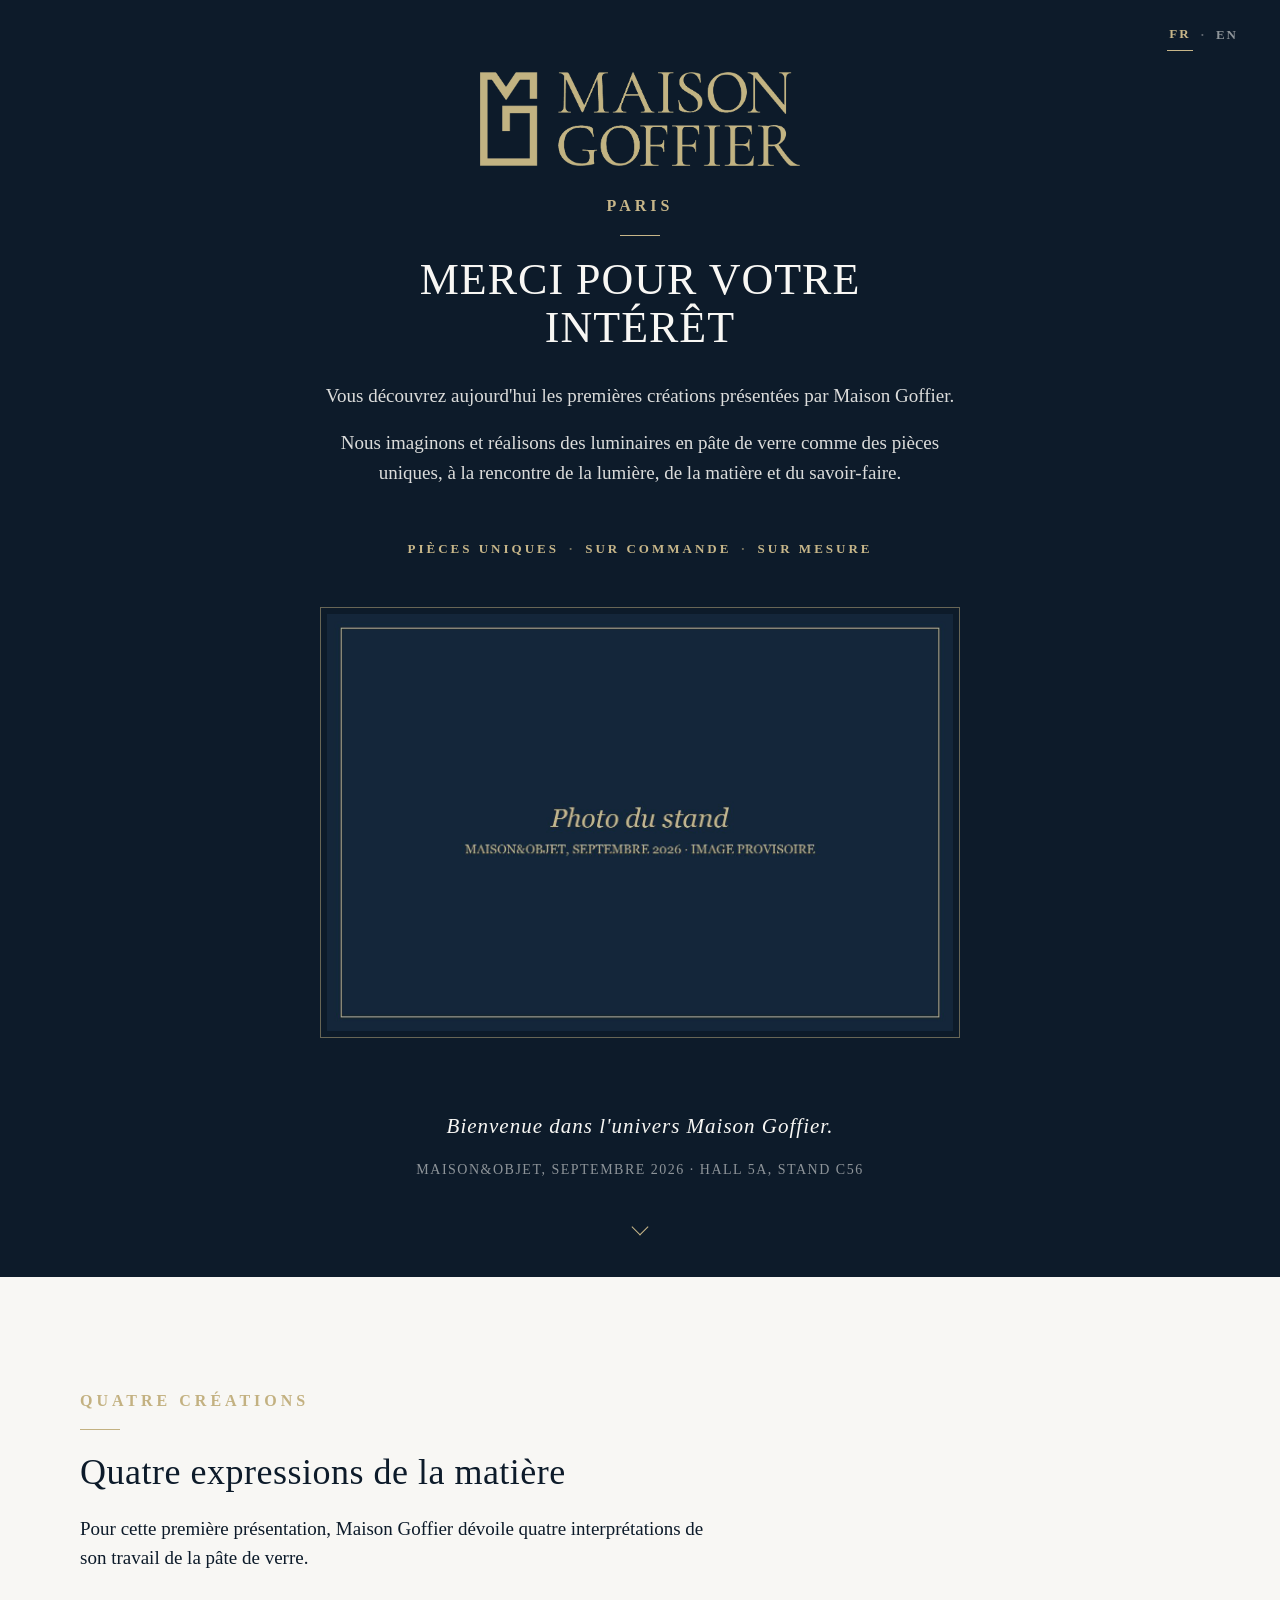
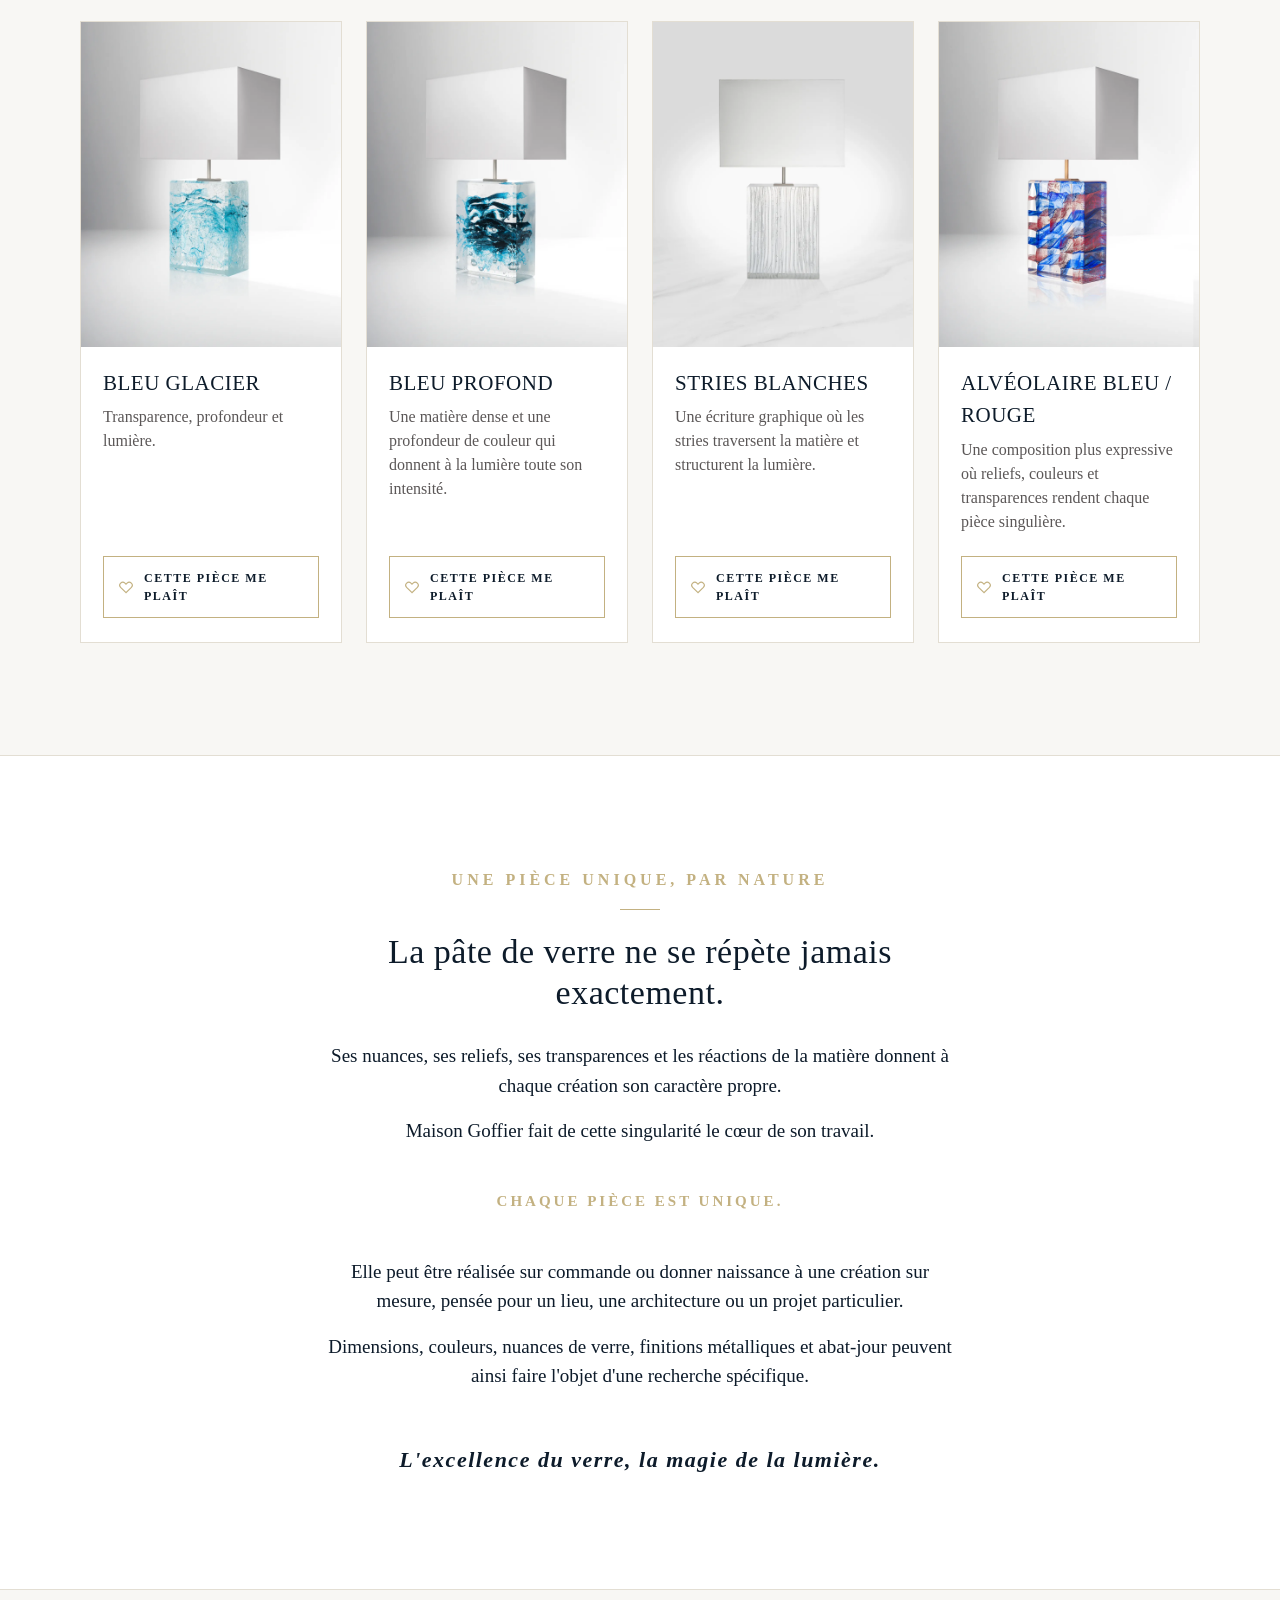
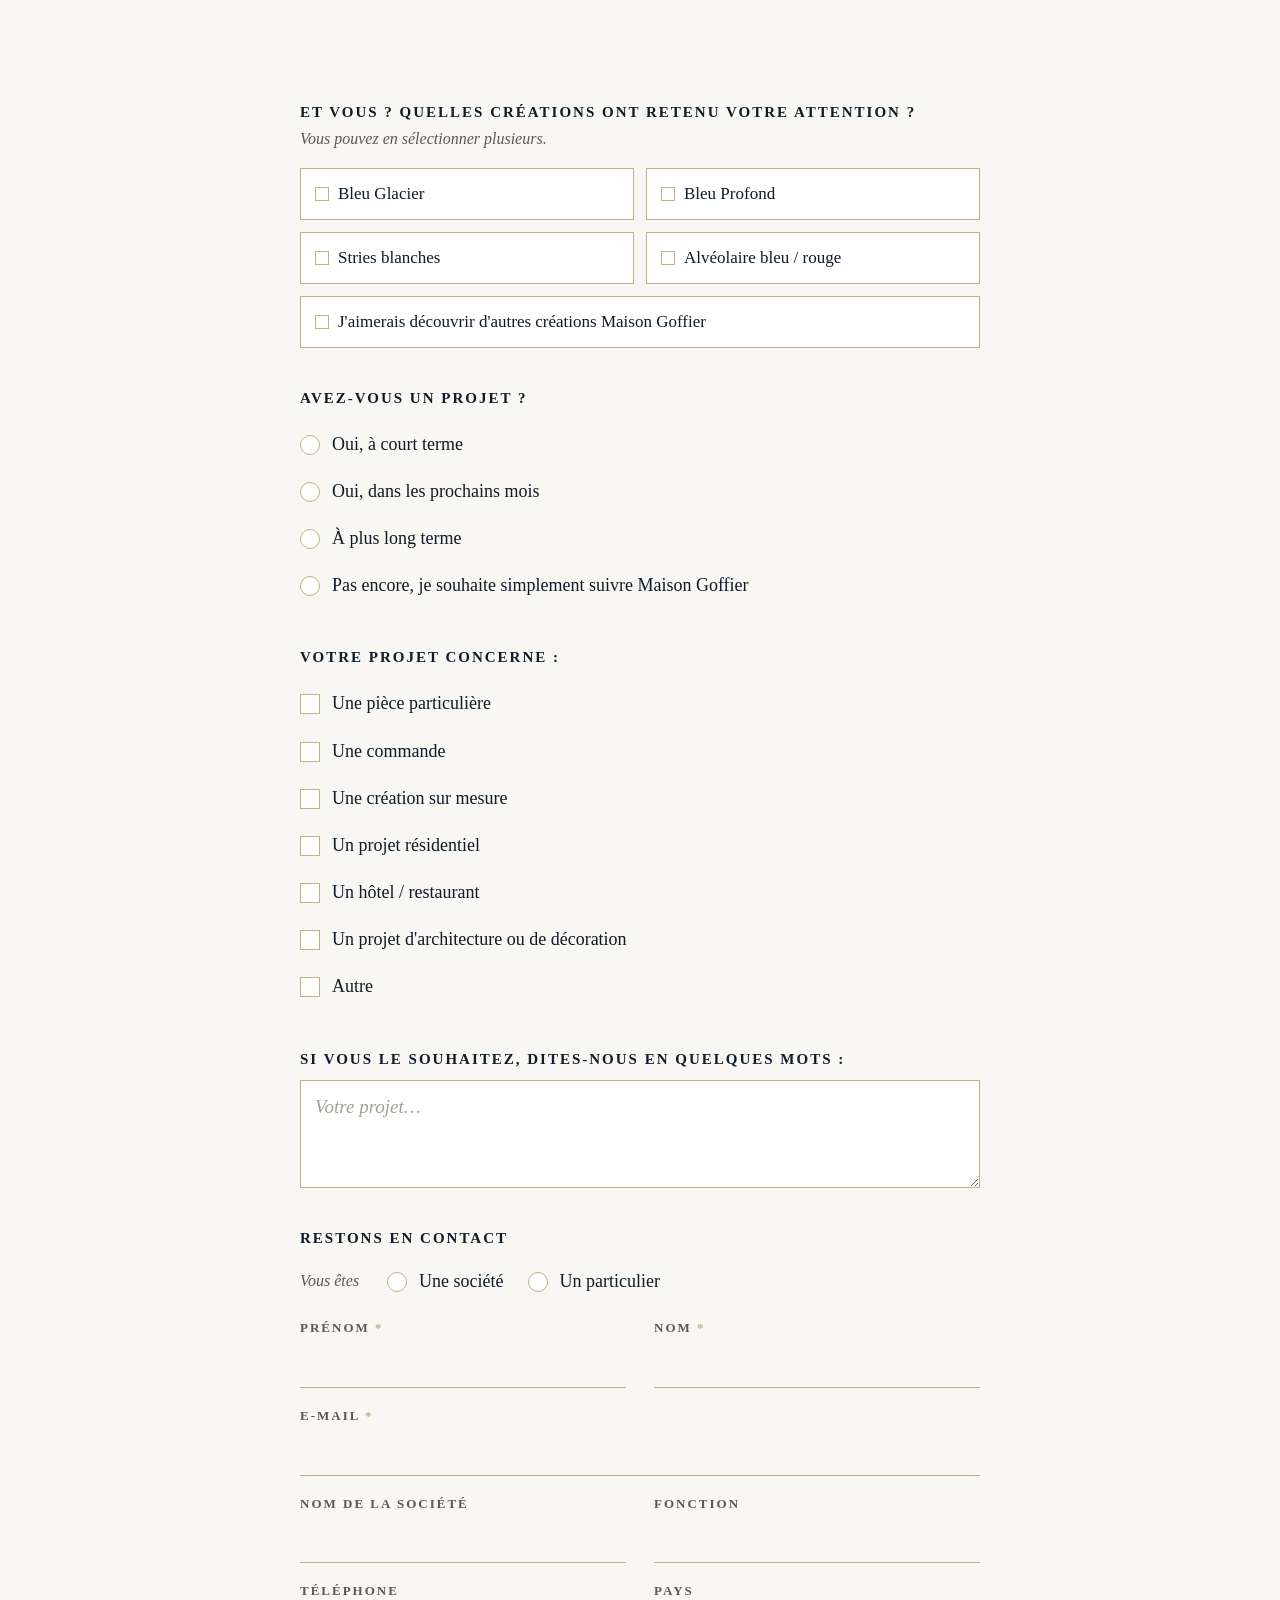
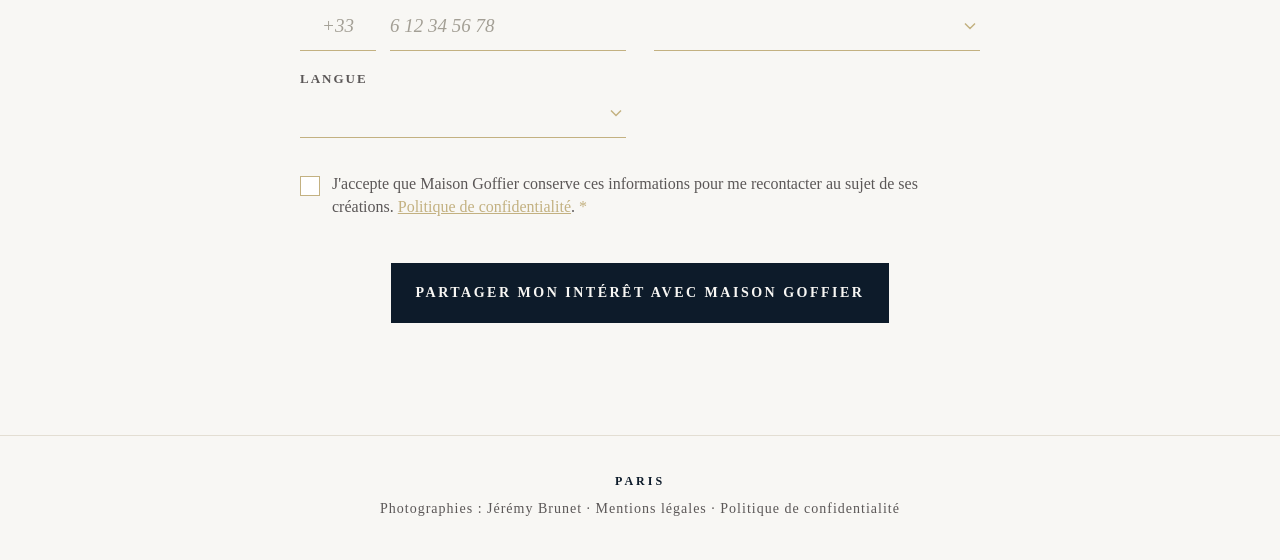
==== index.html @ 5ba2204f "Couleurs : retour strict à la charte (Or Sable #C3B181 sur les surtitres) Co-Authored-By: Claude Fab" ====
<!DOCTYPE html>
<html lang="fr-FR">
<head>
<meta charset="UTF-8">
<meta name="viewport" content="width=device-width, initial-scale=1">
<meta name="theme-color" content="#0d1b2a">
<meta name="format-detection" content="telephone=no">
<link rel="preload" href="assets/fonts/cormorant-garamond-latin.woff2" as="font" type="font/woff2" crossorigin>
<link rel="preload" href="assets/fonts/cormorant-garamond-latin-italic.woff2" as="font" type="font/woff2" crossorigin>
<title>Maison Goffier, Paris</title><meta name="robots" content="noindex,nofollow"><link rel="stylesheet" href="assets/rencontre.css?v=1788344741"></head>
<body class="mg-rencontre mg-ecran-page mg-lang-fr">
<header class="mg-hero">
	<nav class="mg-langues" aria-label="Langue / Language">
	<a href="index.html" class="est-active" aria-current="true" lang="fr">FR</a><span aria-hidden="true">·</span><a href="en.html"  lang="en">EN</a>
</nav>
	<div class="mg-hero__inner">
		<div class="mg-hero__logo">
			<picture>
				<source type="image/webp" srcset="assets/img/logo-maison-goffier.webp">
				<img src="assets/img/logo-maison-goffier.png" alt="Maison Goffier" width="949" height="279" fetchpriority="high">
			</picture>
		</div>
		<p class="mg-surtitre">Paris</p>
		<h1 class="mg-hero__titre">Merci pour votre intérêt</h1>
		<p class="mg-hero__texte">Vous découvrez aujourd'hui les premières créations présentées par Maison Goffier.</p>
		<p class="mg-hero__texte">Nous imaginons et réalisons des luminaires en pâte de verre comme des pièces uniques, à la rencontre de la lumière, de la matière et du savoir-faire.</p>
		<p class="mg-hero__mots"><span class="mg-hero__mot">Pièces uniques</span><span class="mg-hero__sep" aria-hidden="true">·</span><span class="mg-hero__mot">Sur commande</span><span class="mg-hero__sep" aria-hidden="true">·</span><span class="mg-hero__mot">Sur mesure</span></p>
				<figure class="mg-hero__photo"><img src="assets/img/stand-maison-objet-2026.jpg" alt="Le stand Maison Goffier au salon Maison&amp;Objet" width="1280" height="853" decoding="async"></figure>
			</div>
	<div class="mg-hero__pied">
		<p class="mg-hero__bienvenue">Bienvenue dans l'univers Maison Goffier.</p>
				<p class="mg-hero__salon">Maison&amp;Objet, septembre 2026 · Hall 5A, stand C56</p>
			</div>
	<a class="mg-hero__fleche" href="#mg-creations" aria-label="Découvrir les créations"><span></span></a>
</header>
<section class="mg-section mg-creations" id="mg-creations">
	<div class="mg-section__inner">
		<p class="mg-surtitre">Quatre créations</p>
		<h2 class="mg-titre">Quatre expressions de la matière</h2>
		<p class="mg-chapo">Pour cette première présentation, Maison Goffier dévoile quatre interprétations de son travail de la pâte de verre.</p>

		<ul class="mg-cartes" role="list">
						<li class="mg-carte">
				<input type="checkbox" class="mg-carte__input" id="mg-sel-bleu-glacier" name="creations[]" value="bleu-glacier" form="mg-form">
				<div class="mg-carte__visuel">
					<picture>
						<source type="image/webp" srcset="assets/img/bleu-glacier.webp">
						<img src="assets/img/bleu-glacier.jpg" alt="Lampe Bleu Glacier, pied en pâte de verre bleu clair veiné, abat-jour blanc" width="1200" height="1500" decoding="async">
					</picture>
				</div>
				<div class="mg-carte__corps">
					<h3 class="mg-carte__nom">Bleu Glacier</h3>
					<p class="mg-carte__texte">Transparence, profondeur et lumière.</p>
					<label class="mg-carte__bouton" for="mg-sel-bleu-glacier">
						<span class="mg-coeur" aria-hidden="true"></span>
						<span class="mg-carte__bouton-texte">Cette pièce me plaît</span>
						<span class="mg-carte__bouton-texte mg-carte__bouton-texte--choisie">Pièce retenue</span>
					</label>
				</div>
			</li>
						<li class="mg-carte">
				<input type="checkbox" class="mg-carte__input" id="mg-sel-bleu-profond" name="creations[]" value="bleu-profond" form="mg-form">
				<div class="mg-carte__visuel">
					<picture>
						<source type="image/webp" srcset="assets/img/bleu-profond.webp">
						<img src="assets/img/bleu-profond.jpg" alt="Lampe Bleu Profond, pied en pâte de verre turquoise dense, abat-jour blanc" width="1200" height="1500" decoding="async">
					</picture>
				</div>
				<div class="mg-carte__corps">
					<h3 class="mg-carte__nom">Bleu Profond</h3>
					<p class="mg-carte__texte">Une matière dense et une profondeur de couleur qui donnent à la lumière toute son intensité.</p>
					<label class="mg-carte__bouton" for="mg-sel-bleu-profond">
						<span class="mg-coeur" aria-hidden="true"></span>
						<span class="mg-carte__bouton-texte">Cette pièce me plaît</span>
						<span class="mg-carte__bouton-texte mg-carte__bouton-texte--choisie">Pièce retenue</span>
					</label>
				</div>
			</li>
						<li class="mg-carte">
				<input type="checkbox" class="mg-carte__input" id="mg-sel-stries-blanches" name="creations[]" value="stries-blanches" form="mg-form">
				<div class="mg-carte__visuel">
					<picture>
						<source type="image/webp" srcset="assets/img/stries-blanches.webp">
						<img src="assets/img/stries-blanches.jpg" alt="Lampe Stries blanches, pied en pâte de verre strié blanc, abat-jour blanc" width="1200" height="1500" decoding="async">
					</picture>
				</div>
				<div class="mg-carte__corps">
					<h3 class="mg-carte__nom">Stries blanches</h3>
					<p class="mg-carte__texte">Une écriture graphique où les stries traversent la matière et structurent la lumière.</p>
					<label class="mg-carte__bouton" for="mg-sel-stries-blanches">
						<span class="mg-coeur" aria-hidden="true"></span>
						<span class="mg-carte__bouton-texte">Cette pièce me plaît</span>
						<span class="mg-carte__bouton-texte mg-carte__bouton-texte--choisie">Pièce retenue</span>
					</label>
				</div>
			</li>
						<li class="mg-carte">
				<input type="checkbox" class="mg-carte__input" id="mg-sel-alveolaire" name="creations[]" value="alveolaire" form="mg-form">
				<div class="mg-carte__visuel">
					<picture>
						<source type="image/webp" srcset="assets/img/alveolaire-bleu-rouge.webp">
						<img src="assets/img/alveolaire-bleu-rouge.jpg" alt="Lampe Alvéolaire bleu et rouge, pied en pâte de verre à reliefs colorés, abat-jour blanc" width="1200" height="1500" decoding="async">
					</picture>
				</div>
				<div class="mg-carte__corps">
					<h3 class="mg-carte__nom">Alvéolaire bleu / rouge</h3>
					<p class="mg-carte__texte">Une composition plus expressive où reliefs, couleurs et transparences rendent chaque pièce singulière.</p>
					<label class="mg-carte__bouton" for="mg-sel-alveolaire">
						<span class="mg-coeur" aria-hidden="true"></span>
						<span class="mg-carte__bouton-texte">Cette pièce me plaît</span>
						<span class="mg-carte__bouton-texte mg-carte__bouton-texte--choisie">Pièce retenue</span>
					</label>
				</div>
			</li>
					</ul>
	</div>
</section>
<section class="mg-section mg-unique">
	<div class="mg-section__inner">
		<p class="mg-surtitre">Une pièce unique, par nature</p>
		<p class="mg-unique__accroche">La pâte de verre ne se répète jamais exactement.</p>
		<p class="mg-texte">Ses nuances, ses reliefs, ses transparences et les réactions de la matière donnent à chaque création son caractère propre.</p>
		<p class="mg-texte">Maison Goffier fait de cette singularité le cœur de son travail.</p>
		<p class="mg-unique__mots">Chaque pièce est unique.</p>
		<p class="mg-texte">Elle peut être réalisée sur commande ou donner naissance à une création sur mesure, pensée pour un lieu, une architecture ou un projet particulier.</p>
		<p class="mg-texte">Dimensions, couleurs, nuances de verre, finitions métalliques et abat-jour peuvent ainsi faire l'objet d'une recherche spécifique.</p>
		<p class="mg-signature">L'excellence du verre, la magie de la lumière.</p>
	</div>
</section>
<section class="mg-section mg-form-section" id="mg-form-section">
	<div class="mg-section__inner">
		<form class="mg-form" id="mg-form" method="post" action="https://maisongoffier.com/wp-admin/admin-post.php" novalidate>
			<input type="hidden" name="action" value="mg_rencontre_lead">
			<input type="hidden" name="page_langue" value="fr">
			<input type="hidden" name="mg_t" id="mg-t" value="preview-token">
			<p class="mg-hp" aria-hidden="true"><label for="mg-site-web">Votre site web</label><input type="text" id="mg-site-web" name="mg_site_web" tabindex="-1" autocomplete="off"></p>

						<p class="mg-form__erreur" id="mg-erreur" role="alert" hidden></p>

			<fieldset class="mg-groupe">
				<legend class="mg-question">Et vous ? Quelles créations ont retenu votre attention ?</legend>
				<p class="mg-aide">Vous pouvez en sélectionner plusieurs.</p>
				<div class="mg-pilules" id="mg-recap">
										<label class="mg-pilule" for="mg-sel-bleu-glacier" data-for="mg-sel-bleu-glacier"><span class="mg-coche" aria-hidden="true"></span>Bleu Glacier</label>
										<label class="mg-pilule" for="mg-sel-bleu-profond" data-for="mg-sel-bleu-profond"><span class="mg-coche" aria-hidden="true"></span>Bleu Profond</label>
										<label class="mg-pilule" for="mg-sel-stries-blanches" data-for="mg-sel-stries-blanches"><span class="mg-coche" aria-hidden="true"></span>Stries blanches</label>
										<label class="mg-pilule" for="mg-sel-alveolaire" data-for="mg-sel-alveolaire"><span class="mg-coche" aria-hidden="true"></span>Alvéolaire bleu / rouge</label>
										<label class="mg-pilule mg-pilule--autres"><input type="checkbox" name="autres_creations" value="1"><span class="mg-coche" aria-hidden="true"></span>J'aimerais découvrir d'autres créations Maison Goffier</label>
				</div>
			</fieldset>

			<fieldset class="mg-groupe">
				<legend class="mg-question">Avez-vous un projet ?</legend>
				<div class="mg-options">
										<label class="mg-option"><input type="radio" name="horizon" value="court-terme"><span class="mg-rond" aria-hidden="true"></span>Oui, à court terme</label>
										<label class="mg-option"><input type="radio" name="horizon" value="prochains-mois"><span class="mg-rond" aria-hidden="true"></span>Oui, dans les prochains mois</label>
										<label class="mg-option"><input type="radio" name="horizon" value="plus-tard"><span class="mg-rond" aria-hidden="true"></span>À plus long terme</label>
										<label class="mg-option"><input type="radio" name="horizon" value="suivre"><span class="mg-rond" aria-hidden="true"></span>Pas encore, je souhaite simplement suivre Maison Goffier</label>
									</div>
			</fieldset>

			<fieldset class="mg-groupe">
				<legend class="mg-question">Votre projet concerne :</legend>
				<div class="mg-options">
										<label class="mg-option"><input type="checkbox" name="projets[]" value="piece"><span class="mg-coche" aria-hidden="true"></span>Une pièce particulière</label>
										<label class="mg-option"><input type="checkbox" name="projets[]" value="commande"><span class="mg-coche" aria-hidden="true"></span>Une commande</label>
										<label class="mg-option"><input type="checkbox" name="projets[]" value="sur-mesure"><span class="mg-coche" aria-hidden="true"></span>Une création sur mesure</label>
										<label class="mg-option"><input type="checkbox" name="projets[]" value="residentiel"><span class="mg-coche" aria-hidden="true"></span>Un projet résidentiel</label>
										<label class="mg-option"><input type="checkbox" name="projets[]" value="hotel"><span class="mg-coche" aria-hidden="true"></span>Un hôtel / restaurant</label>
										<label class="mg-option"><input type="checkbox" name="projets[]" value="architecture"><span class="mg-coche" aria-hidden="true"></span>Un projet d&#039;architecture ou de décoration</label>
										<label class="mg-option"><input type="checkbox" name="projets[]" value="autre"><span class="mg-coche" aria-hidden="true"></span>Autre</label>
									</div>
			</fieldset>

			<div class="mg-groupe">
				<label class="mg-question" for="mg-message">Si vous le souhaitez, dites-nous en quelques mots :</label>
				<textarea class="mg-champ mg-champ--zone" id="mg-message" name="message" rows="3" maxlength="2000" placeholder="Votre projet…"></textarea>
			</div>

			<fieldset class="mg-groupe mg-contact">
				<legend class="mg-question">Restons en contact</legend>
				<div class="mg-vous" role="radiogroup" aria-label="Vous êtes">
					<span class="mg-vous__libelle">Vous êtes</span>
										<label class="mg-option mg-option--ligne"><input type="radio" name="type_contact" value="societe"><span class="mg-rond" aria-hidden="true"></span>Une société</label>
										<label class="mg-option mg-option--ligne"><input type="radio" name="type_contact" value="particulier"><span class="mg-rond" aria-hidden="true"></span>Un particulier</label>
									</div>
				<div class="mg-champs">
					<p class="mg-champ-groupe"><label for="mg-prenom">Prénom <abbr title="obligatoire">*</abbr></label><input class="mg-champ" type="text" id="mg-prenom" name="prenom" autocomplete="given-name" required></p>
					<p class="mg-champ-groupe"><label for="mg-nom">Nom <abbr title="obligatoire">*</abbr></label><input class="mg-champ" type="text" id="mg-nom" name="nom" autocomplete="family-name" required></p>
					<p class="mg-champ-groupe mg-champ-groupe--large"><label for="mg-email">E-mail <abbr title="obligatoire">*</abbr></label><input class="mg-champ" type="email" id="mg-email" name="email" autocomplete="email" inputmode="email" required></p>
					<p class="mg-champ-groupe mg-champ-groupe--societe"><label for="mg-societe">Nom de la société</label><input class="mg-champ" type="text" id="mg-societe" name="societe" autocomplete="organization"></p>
					<p class="mg-champ-groupe mg-champ-groupe--societe"><label for="mg-fonction">Fonction</label><input class="mg-champ" type="text" id="mg-fonction" name="fonction" autocomplete="organization-title"></p>
					<p class="mg-champ-groupe"><label for="mg-telephone">Téléphone</label><span class="mg-tel"><input class="mg-champ mg-champ--indicatif" type="text" id="mg-indicatif" name="indicatif" autocomplete="tel-country-code" inputmode="tel" placeholder="+33" maxlength="6" aria-label="Indicatif international"><input class="mg-champ" type="tel" id="mg-telephone" name="telephone" autocomplete="tel-national" inputmode="tel" placeholder="6 12 34 56 78" aria-label="Téléphone"></span></p>
					<p class="mg-champ-groupe"><label for="mg-pays">Pays</label><select class="mg-champ mg-champ--select" id="mg-pays" name="pays" autocomplete="country-name"><option value=""></option><option value="France">France</option><option value="Suisse">Suisse</option><option value="Belgique">Belgique</option><option value="Luxembourg">Luxembourg</option><option value="Monaco">Monaco</option><option value="Italie">Italie</option><option value="Espagne">Espagne</option><option value="Allemagne">Allemagne</option><option value="Royaume-Uni">Royaume-Uni</option><option value="Pays-Bas">Pays-Bas</option><option value="Émirats arabes unis">Émirats arabes unis</option><option value="Arabie saoudite">Arabie saoudite</option><option value="Qatar">Qatar</option><option value="États-Unis">États-Unis</option><option value="Canada">Canada</option><option value="Chine">Chine</option><option value="Japon">Japon</option><option value="Corée du Sud">Corée du Sud</option><option value="Singapour">Singapour</option><option value="Hong Kong">Hong Kong</option><option value="Australie">Australie</option><option value="Brésil">Brésil</option><option value="Mexique">Mexique</option><option value="Maroc">Maroc</option><option value="Liban">Liban</option><option value="Turquie">Turquie</option><option value="Inde">Inde</option><option value="Autre pays">Autre pays</option></select></p>
					<p class="mg-champ-groupe"><label for="mg-langue">Langue</label><select class="mg-champ mg-champ--select" id="mg-langue" name="langue" autocomplete="language"><option value=""></option><option value="Français">Français</option><option value="Anglais">Anglais</option><option value="Espagnol">Espagnol</option><option value="Chinois">Chinois</option></select></p>
				</div>
				<label class="mg-option mg-consentement"><input type="checkbox" name="consentement" value="1" required><span class="mg-coche" aria-hidden="true"></span><span>J'accepte que Maison Goffier conserve ces informations pour me recontacter au sujet de ses créations. <a href="https://maisongoffier.com/privacy-policy/" target="_blank" rel="noopener">Politique de confidentialité</a>. <abbr title="obligatoire">*</abbr></span></label>
			</fieldset>

			<button type="submit" class="mg-bouton" id="mg-envoyer"><span class="mg-bouton__long">Partager mon intérêt avec Maison Goffier</span><span class="mg-bouton__court">Partager mon intérêt</span></button>
		</form>
	</div>
</section>

<div class="mg-barre" id="mg-barre" hidden>
	<span class="mg-barre__compte" id="mg-compte"></span>
	<a class="mg-barre__lien" href="#mg-form-section">Partager mon intérêt</a>
</div>
<footer class="mg-footer">
	<p class="mg-footer__marque">Paris</p>
	<p class="mg-footer__mentions">Photographies&nbsp;: Jérémy Brunet · <a href="https://maisongoffier.com/mentions-legales/">Mentions légales</a> · <a href="https://maisongoffier.com/privacy-policy/">Politique de confidentialité</a></p>
</footer>
<script>var mgRencontre = {"bootstrap":"","lead":"","ecran":"page","lang":"fr","t":{"une":"1 pièce retenue","plusieurs":"%d pièces retenues","envoi":"Envoi en cours…","err_champs":"Merci de renseigner votre prénom, votre nom et une adresse e-mail valide.","err_consent":"Merci d'accepter que Maison Goffier vous recontacte.","err_envoi":"Votre demande n'a pas pu être transmise. Merci de réessayer."}};</script><script src="assets/rencontre.js"></script><script>/* Preview GitHub Pages : pas de serveur, l'envoi mène à l'écran merci. */document.addEventListener('submit',function(e){if(e.defaultPrevented)return;e.preventDefault();window.location.href='merci.html';});</script></body>
</html>
---- assets/rencontre.css ----
/* Maison Goffier : page de rencontre salon.
   Tout est préfixé .mg- : Divi ne cible rien ici, et réciproquement.
   DA relevée en production le 22/08/2026 : Cormorant Garamond intégral, bleu nuit #0d1b2a,
   or #c3b181 (liens) et #c7b689 (accents), sur-titres en majuscules espacées, italique de respiration. */

@font-face {
	font-family: 'Cormorant Garamond';
	font-style: normal;
	font-weight: 300 700;
	font-display: block;
	src: url('fonts/cormorant-garamond-latin.woff2') format('woff2');
}
@font-face {
	font-family: 'Cormorant Garamond';
	font-style: italic;
	font-weight: 300 700;
	font-display: block;
	src: url('fonts/cormorant-garamond-latin-italic.woff2') format('woff2');
}

:root {
	--mg-nuit: #0d1b2a;
	--mg-nuit-2: #14263a;
	--mg-or: #c3b181;
	--mg-or-2: #c7b689;
	--mg-creme: #f8f7f4;
	--mg-blanc: #ffffff;
	--mg-pierre: #5b5757;
	--mg-trait: #e3ded3;
	--mg-erreur: #8c2f2f;
	--mg-police: 'Cormorant Garamond', Georgia, 'Times New Roman', serif;
	--mg-marge: 24px;
	--mg-largeur: 1120px;
}

html { -webkit-text-size-adjust: 100%; scroll-behavior: smooth; }
body.mg-rencontre {
	margin: 0;
	background: var(--mg-creme);
	color: var(--mg-nuit);
	font-family: var(--mg-police);
	font-size: 19px;
	line-height: 1.55;
	-webkit-font-smoothing: antialiased;
}
body.mg-rencontre.mg-barre-visible { padding-bottom: 72px; }
.mg-rencontre * { box-sizing: border-box; }
/* Reset en spécificité nulle (:where) : les marges posées par les classes .mg-* gagnent toujours. */
:where(.mg-rencontre) :where(h1, h2, h3, p, ul, fieldset) { margin: 0; padding: 0; }
.mg-rencontre fieldset { border: 0; min-width: 0; }
.mg-rencontre legend { padding: 0; }
.mg-rencontre a { color: var(--mg-or); text-decoration: none; }
.mg-rencontre a:hover { text-decoration: underline; }
.mg-rencontre img { display: block; max-width: 100%; height: auto; }
.mg-rencontre abbr { text-decoration: none; color: var(--mg-or); }

/* Typographie commune */
.mg-surtitre {
	font-size: 15px;
	font-weight: 600;
	letter-spacing: 4px;
	text-transform: uppercase;
	color: var(--mg-or);
}
/* Filet doré court : le lien entre le surtitre et le titre (demande Thierry, 02/09) */
.mg-surtitre::after { content: ''; display: block; width: 40px; height: 1px; margin: 16px 0 0; background: var(--mg-or); }
.mg-hero .mg-surtitre, .mg-unique .mg-surtitre { text-align: center; }
.mg-hero .mg-surtitre::after, .mg-unique .mg-surtitre::after { margin-left: auto; margin-right: auto; }
.mg-hero .mg-surtitre { color: var(--mg-or-2); }
.mg-hero .mg-surtitre::after { background: var(--mg-or-2); }
.mg-titre {
	font-size: 30px;
	font-weight: 500;
	line-height: 1.15;
	letter-spacing: .5px;
	margin-top: 22px;
}
.mg-chapo, .mg-texte { font-size: 19px; max-width: 640px; }
.mg-chapo { margin-top: 20px; }
.mg-texte + .mg-texte { margin-top: 16px; }
.mg-signature {
	font-style: italic;
	font-weight: 600;
	font-size: 22px;
	letter-spacing: 1.5px;
	color: var(--mg-nuit);
}

/* Sections */
.mg-section { padding: 64px var(--mg-marge); }
.mg-section__inner { max-width: var(--mg-largeur); margin: 0 auto; }

/* Bascule FR / EN */
.mg-langues {
	position: absolute;
	top: 18px;
	right: var(--mg-marge);
	z-index: 5;
	display: flex;
	align-items: center;
	gap: 8px;
	font-size: 13px;
	font-weight: 600;
	letter-spacing: 2px;
}
.mg-langues a { color: rgba(248, 247, 244, .55); padding: 6px 2px; }
.mg-langues a:hover { color: var(--mg-or-2); text-decoration: none; }
.mg-langues a.est-active { color: var(--mg-or-2); border-bottom: 1px solid var(--mg-or-2); }
.mg-langues span { color: rgba(248, 247, 244, .35); }

/* Hero */
.mg-hero {
	position: relative;
	min-height: 92svh;
	display: flex;
	flex-direction: column;
	justify-content: center;
	padding: 72px var(--mg-marge) 96px;
	background: var(--mg-nuit);
	color: var(--mg-creme);
	text-align: center;
}
.mg-hero__inner { max-width: 640px; margin: auto; }
.mg-hero__logo { width: 220px; margin: 0 auto 28px; }
.mg-hero__logo img { width: 100%; }
.mg-hero__photo { margin: 48px auto 0; padding: 6px; border: 1px solid rgba(195, 177, 129, .5); }
.mg-hero__photo img { width: 100%; aspect-ratio: 3 / 2; object-fit: cover; }
.mg-hero__pied { max-width: 640px; margin: 56px auto 0; }
.mg-hero__titre {
	font-size: 34px;
	font-weight: 500;
	line-height: 1.1;
	letter-spacing: 1px;
	text-transform: uppercase;
	margin: 20px 0 28px;
	color: var(--mg-creme);
}
.mg-hero__texte { font-size: 19px; color: rgba(248, 247, 244, .88); }
.mg-hero__texte + .mg-hero__texte { margin-top: 18px; }
.mg-hero .mg-hero__mots {
	display: flex;
	flex-direction: column;
	align-items: center;
	gap: 14px;
	margin: 48px 0 0;
	font-size: 13px;
	font-weight: 600;
	letter-spacing: 3px;
	text-transform: uppercase;
	color: var(--mg-or-2);
}
.mg-hero__sep { display: none; margin: 0 10px; opacity: .6; }
.mg-hero__bienvenue { font-style: italic; font-weight: 500; font-size: 21px; letter-spacing: 1px; }
.mg-hero .mg-hero__salon { margin-top: 16px; font-size: 14px; letter-spacing: 1.5px; text-transform: uppercase; color: rgba(248, 247, 244, .55); }
.mg-hero__fleche {
	position: absolute;
	left: 50%;
	bottom: 28px;
	width: 44px;
	height: 44px;
	margin-left: -22px;
	display: flex;
	align-items: center;
	justify-content: center;
}
.mg-hero__fleche span {
	width: 12px;
	height: 12px;
	border-right: 1px solid var(--mg-or-2);
	border-bottom: 1px solid var(--mg-or-2);
	transform: rotate(45deg);
	animation: mg-fleche 2.2s ease-in-out infinite;
}
@keyframes mg-fleche { 0%, 100% { transform: translateY(-3px) rotate(45deg); opacity: .6; } 50% { transform: translateY(3px) rotate(45deg); opacity: 1; } }
@media (prefers-reduced-motion: reduce) { .mg-hero__fleche span { animation: none; } }

/* Créations */
.mg-creations { background: var(--mg-creme); }
.mg-cartes {
	list-style: none;
	display: grid;
	grid-template-columns: 1fr;
	gap: 28px;
	margin-top: 48px;
}
.mg-carte {
	position: relative;
	display: flex;
	flex-direction: column;
	background: var(--mg-blanc);
	border: 1px solid var(--mg-trait);
	transition: border-color .25s ease, box-shadow .25s ease;
}
.mg-carte__input {
	position: absolute;
	width: 1px; height: 1px;
	margin: -1px; padding: 0;
	overflow: hidden;
	clip: rect(0 0 0 0);
	white-space: nowrap;
	border: 0;
}
.mg-carte__visuel { aspect-ratio: 4 / 5; overflow: hidden; background: #f1f0ec; }
.mg-carte__visuel img { width: 100%; height: 100%; object-fit: cover; }
/* Corps en colonne flexible : le bouton se cale en bas, aligné d'une carte à l'autre quelle que soit la longueur du texte. */
.mg-carte__corps { display: flex; flex-direction: column; flex: 1 1 auto; padding: 20px 22px 24px; }
.mg-carte__nom { font-size: 24px; font-weight: 500; letter-spacing: .5px; text-transform: uppercase; }
.mg-carte__texte { margin: 6px 0 22px; font-size: 17px; line-height: 1.5; color: var(--mg-pierre); }
.mg-carte__bouton {
	display: inline-flex;
	align-items: center;
	gap: 10px;
	margin-top: auto;
	padding: 12px 20px 11px 16px;
	border: 1px solid var(--mg-or);
	color: var(--mg-nuit);
	font-size: 13px;
	font-weight: 600;
	letter-spacing: 2px;
	text-transform: uppercase;
	cursor: pointer;
	user-select: none;
	-webkit-tap-highlight-color: transparent;
	transition: background-color .2s ease, color .2s ease, border-color .2s ease;
	width: 100%;
	justify-content: center;
}
.mg-carte__bouton-texte--choisie { display: none; }
.mg-coeur, .mg-coche, .mg-rond { flex: 0 0 auto; display: inline-block; }
.mg-coeur {
	width: 16px; height: 16px;
	background-color: var(--mg-or);
	-webkit-mask: url("data:image/svg+xml,%3Csvg xmlns='http://www.w3.org/2000/svg' viewBox='0 0 24 24'%3E%3Cpath fill='none' stroke='%23000' stroke-width='1.8' d='M12 20.5 3.9 12.6a4.6 4.6 0 0 1 6.5-6.5L12 7.7l1.6-1.6a4.6 4.6 0 0 1 6.5 6.5Z'/%3E%3C/svg%3E") center / contain no-repeat;
	mask: url("data:image/svg+xml,%3Csvg xmlns='http://www.w3.org/2000/svg' viewBox='0 0 24 24'%3E%3Cpath fill='none' stroke='%23000' stroke-width='1.8' d='M12 20.5 3.9 12.6a4.6 4.6 0 0 1 6.5-6.5L12 7.7l1.6-1.6a4.6 4.6 0 0 1 6.5 6.5Z'/%3E%3C/svg%3E") center / contain no-repeat;
}
.mg-carte:has(.mg-carte__input:checked) { border-color: var(--mg-nuit); box-shadow: 0 0 0 1px var(--mg-nuit); }
.mg-carte:has(.mg-carte__input:checked) .mg-carte__bouton { background: var(--mg-nuit); border-color: var(--mg-nuit); color: var(--mg-creme); }
.mg-carte:has(.mg-carte__input:checked) .mg-coeur {
	-webkit-mask-image: url("data:image/svg+xml,%3Csvg xmlns='http://www.w3.org/2000/svg' viewBox='0 0 24 24'%3E%3Cpath d='M12 21 3.5 12.7a5 5 0 0 1 7-7.1L12 7l1.5-1.4a5 5 0 0 1 7 7.1Z'/%3E%3C/svg%3E");
	mask-image: url("data:image/svg+xml,%3Csvg xmlns='http://www.w3.org/2000/svg' viewBox='0 0 24 24'%3E%3Cpath d='M12 21 3.5 12.7a5 5 0 0 1 7-7.1L12 7l1.5-1.4a5 5 0 0 1 7 7.1Z'/%3E%3C/svg%3E");
	background-color: var(--mg-or-2);
}
.mg-carte:has(.mg-carte__input:checked) .mg-carte__bouton-texte { display: none; }
.mg-carte:has(.mg-carte__input:checked) .mg-carte__bouton-texte--choisie { display: inline; }
.mg-carte:has(.mg-carte__input:focus-visible) { outline: 2px solid var(--mg-or); outline-offset: 3px; }

/* Pièce unique */
.mg-unique { background: var(--mg-blanc); border-top: 1px solid var(--mg-trait); border-bottom: 1px solid var(--mg-trait); text-align: center; }
.mg-unique .mg-section__inner { max-width: 680px; }
.mg-unique .mg-texte { margin-left: auto; margin-right: auto; }
.mg-unique__accroche { margin: 22px 0 28px; font-size: 30px; font-weight: 500; line-height: 1.2; letter-spacing: .5px; }
.mg-unique__mots { margin: 44px 0; font-size: 15px; font-weight: 600; letter-spacing: 3px; text-transform: uppercase; color: var(--mg-or); }
.mg-unique .mg-signature { margin-top: 52px; }

/* Formulaire */
.mg-form-section { background: var(--mg-creme); }
.mg-form { max-width: 680px; margin: 0 auto; }
.mg-groupe + .mg-groupe { margin-top: 40px; }
.mg-question {
	display: block;
	font-size: 15px;
	font-weight: 600;
	letter-spacing: 2px;
	text-transform: uppercase;
	color: var(--mg-nuit);
	line-height: 1.4;
}
.mg-aide { margin-top: 4px; font-size: 16px; font-style: italic; color: var(--mg-pierre); }
.mg-hp { position: absolute; left: -9999px; top: auto; width: 1px; height: 1px; overflow: hidden; }
.mg-form__erreur { margin: 0 0 24px; padding: 12px 16px; border: 1px solid var(--mg-erreur); color: var(--mg-erreur); font-size: 17px; background: #fff; }
.mg-form__erreur[hidden] { display: none; }

.mg-pilules { display: grid; grid-template-columns: 1fr; gap: 10px; margin-top: 16px; }
.mg-pilule {
	display: flex;
	align-items: center;
	gap: 9px;
	min-height: 52px;
	padding: 9px 16px 8px 14px;
	border: 1px solid var(--mg-or);
	background: var(--mg-blanc);
	font-size: 17px;
	cursor: pointer;
	user-select: none;
	-webkit-tap-highlight-color: transparent;
	transition: background-color .2s ease, color .2s ease;
}
.mg-pilule input { position: absolute; opacity: 0; width: 1px; height: 1px; }
.mg-pilule.est-choisie, .mg-pilule:has(input:checked) { background: var(--mg-nuit); border-color: var(--mg-nuit); color: var(--mg-creme); }
.mg-pilule--autres { grid-column: 1 / -1; }

.mg-options { display: flex; flex-direction: column; gap: 4px; margin-top: 14px; }
.mg-option {
	position: relative;
	display: flex;
	align-items: flex-start;
	gap: 12px;
	padding: 9px 0;
	font-size: 18px;
	line-height: 1.4;
	cursor: pointer;
	-webkit-tap-highlight-color: transparent;
}
.mg-option input { position: absolute; opacity: 0; width: 1px; height: 1px; }
.mg-coche, .mg-rond {
	width: 20px; height: 20px;
	margin-top: 3px;
	border: 1px solid var(--mg-or);
	background: var(--mg-blanc);
	position: relative;
	transition: background-color .15s ease;
}
.mg-rond { border-radius: 50%; }
.mg-pilule .mg-coche { width: 14px; height: 14px; margin-top: 0; }
.mg-option:has(input:checked) .mg-coche, .mg-option:has(input:checked) .mg-rond,
.mg-pilule:has(input:checked) .mg-coche, .mg-pilule.est-choisie .mg-coche { background: var(--mg-nuit); border-color: var(--mg-nuit); }
.mg-coche::after {
	content: '';
	position: absolute;
	left: 6px; top: 2px;
	width: 5px; height: 10px;
	border-right: 1.5px solid var(--mg-or-2);
	border-bottom: 1.5px solid var(--mg-or-2);
	transform: rotate(45deg);
	opacity: 0;
}
.mg-pilule .mg-coche::after { left: 4px; top: 1px; width: 4px; height: 7px; }
.mg-option:has(input:checked) .mg-coche::after, .mg-pilule:has(input:checked) .mg-coche::after, .mg-pilule.est-choisie .mg-coche::after { opacity: 1; }
.mg-rond::after {
	content: '';
	position: absolute;
	left: 5px; top: 5px;
	width: 8px; height: 8px;
	border-radius: 50%;
	background: var(--mg-or-2);
	opacity: 0;
}
.mg-option:has(input:checked) .mg-rond::after { opacity: 1; }
.mg-option:has(input:focus-visible) .mg-coche, .mg-option:has(input:focus-visible) .mg-rond, .mg-pilule:has(input:focus-visible) { outline: 2px solid var(--mg-or); outline-offset: 2px; }

.mg-champ {
	display: block;
	width: 100%;
	padding: 10px 0 9px;
	border: 0;
	border-bottom: 1px solid var(--mg-or);
	border-radius: 0;
	background: transparent;
	font: inherit;
	font-size: 19px;
	color: var(--mg-nuit);
	outline: none;
	transition: border-color .2s ease;
	-webkit-appearance: none;
	appearance: none;
}
.mg-champ:focus { border-bottom-color: var(--mg-nuit); border-bottom-width: 2px; padding-bottom: 8px; }
.mg-champ::placeholder { color: #a39f95; font-style: italic; }
.mg-champ--zone { margin-top: 10px; padding: 12px 14px; border: 1px solid var(--mg-or); background: var(--mg-blanc); resize: vertical; min-height: 96px; line-height: 1.45; }
.mg-champ--zone:focus { border-color: var(--mg-nuit); border-width: 1px; padding: 12px 14px; }
.mg-champ.est-invalide { border-bottom-color: var(--mg-erreur); }

.mg-champs { display: grid; grid-template-columns: 1fr; gap: 18px; margin-top: 18px; }
.mg-vous { display: flex; flex-wrap: wrap; align-items: center; gap: 4px 24px; margin-top: 14px; }
.mg-vous__libelle { font-size: 16px; font-style: italic; color: var(--mg-pierre); margin-right: 4px; }
.mg-option--ligne { padding: 6px 0; }
/* Un particulier n'a ni société ni fonction à renseigner : les deux champs s'effacent (repli sans :has() : champs toujours visibles). */
.mg-contact:has(input[name="type_contact"][value="particulier"]:checked) .mg-champ-groupe--societe { display: none; }
.mg-tel { display: flex; gap: 14px; }
.mg-champ--indicatif { flex: 0 0 76px; text-align: center; }
.mg-champ--select {
	background-image: url("data:image/svg+xml,%3Csvg xmlns='http://www.w3.org/2000/svg' viewBox='0 0 12 8'%3E%3Cpath fill='none' stroke='%23c3b181' stroke-width='1.5' d='m1 1.5 5 5 5-5'/%3E%3C/svg%3E");
	background-repeat: no-repeat;
	background-position: right 4px center;
	background-size: 12px 8px;
	padding-right: 26px;
	cursor: pointer;
}
.mg-champ--select option { color: #0d1b2a; }
.mg-champ-groupe label { display: block; font-size: 13px; font-weight: 600; letter-spacing: 2px; text-transform: uppercase; color: var(--mg-pierre); }
.mg-champ-groupe label small { font-size: 12px; font-weight: 400; letter-spacing: 1px; text-transform: none; font-style: italic; }
.mg-consentement { margin-top: 26px; font-size: 16px; color: var(--mg-pierre); }
.mg-consentement a { text-decoration: underline; }

.mg-bouton {
	display: block;
	width: 100%;
	margin-top: 36px;
	padding: 18px 24px;
	border: 1px solid var(--mg-nuit);
	background: var(--mg-nuit);
	color: var(--mg-creme);
	font: inherit;
	font-size: 14px;
	font-weight: 600;
	letter-spacing: 2.5px;
	text-transform: uppercase;
	cursor: pointer;
	transition: background-color .2s ease, opacity .2s ease;
	-webkit-appearance: none;
	appearance: none;
	border-radius: 0;
	white-space: nowrap;
}
.mg-bouton__long { display: none; }
.mg-bouton:hover { background: var(--mg-nuit-2); }
.mg-bouton:focus-visible { outline: 2px solid var(--mg-or); outline-offset: 3px; }
.mg-bouton[disabled] { opacity: .6; cursor: wait; }

/* Barre flottante (sélection en cours) */
.mg-barre {
	position: fixed;
	left: 0; right: 0; bottom: 0;
	z-index: 50;
	display: flex;
	align-items: center;
	justify-content: space-between;
	gap: 16px;
	padding: 14px var(--mg-marge);
	padding-bottom: max(14px, env(safe-area-inset-bottom));
	background: var(--mg-nuit);
	color: var(--mg-creme);
	box-shadow: 0 -8px 24px rgba(13, 27, 42, .18);
	transform: translateY(100%);
	transition: transform .3s ease;
}
.mg-barre[hidden] { display: none; }
.mg-barre.est-visible { transform: translateY(0); }
.mg-barre__compte { font-style: italic; font-size: 18px; }
.mg-barre__lien {
	flex: 0 0 auto;
	padding: 10px 18px;
	border: 1px solid var(--mg-or);
	color: var(--mg-or-2);
	font-size: 12px;
	font-weight: 600;
	letter-spacing: 2px;
	text-transform: uppercase;
}
.mg-barre__lien:hover { background: var(--mg-or); color: var(--mg-nuit); text-decoration: none; }

/* Merci */
.mg-hero--merci { min-height: 100svh; padding-bottom: 72px; }
.mg-hero--merci .mg-hero__mots { display: block; margin: 6px 0 26px; }
.mg-hero__bientot { margin-top: 26px !important; font-style: italic; }
.mg-merci__marque { margin-top: 36px; font-size: 14px; font-weight: 600; letter-spacing: 3px; text-transform: uppercase; }
.mg-signature--clair { margin-top: 10px; color: var(--mg-creme); }
.mg-merci__devise { margin-top: 6px; font-style: italic; font-size: 17px; letter-spacing: 1px; color: var(--mg-or-2); }
.mg-merci__retour { margin-top: 44px; }
.mg-merci__retour a { display: inline-block; padding: 12px 22px; border: 1px solid var(--mg-or); color: var(--mg-or-2); font-size: 12px; font-weight: 600; letter-spacing: 2px; text-transform: uppercase; }
.mg-merci__retour a:hover { background: var(--mg-or); color: var(--mg-nuit); text-decoration: none; }

/* Pied */
.mg-footer { padding: 36px var(--mg-marge) 40px; text-align: center; background: var(--mg-creme); border-top: 1px solid var(--mg-trait); }
.mg-footer__marque { font-size: 12px; font-weight: 600; letter-spacing: 3px; text-transform: uppercase; color: var(--mg-nuit); }
.mg-footer__mentions { margin-top: 8px; font-size: 14px; letter-spacing: 1px; color: var(--mg-pierre); }
.mg-footer__mentions a { color: var(--mg-pierre); }
.mg-ecran-merci .mg-footer { background: var(--mg-nuit); border-top-color: rgba(248, 247, 244, .12); }
.mg-ecran-merci .mg-footer__marque { color: rgba(248, 247, 244, .55); }
.mg-ecran-merci .mg-footer__mentions, .mg-ecran-merci .mg-footer__mentions a { color: rgba(248, 247, 244, .45); }

/* Bandeau cookies : la page ne dépose aucun traceur, il n'a rien à faire ici */
#cmplz-cookiebanner-container, .cmplz-cookiebanner { display: none !important; }

/* Tablette */
@media (min-width: 640px) {
	:root { --mg-marge: 40px; }
	.mg-section { padding: 88px var(--mg-marge); }
	.mg-surtitre { font-size: 16px; }
	.mg-hero__logo { width: 280px; }
	.mg-cartes { grid-template-columns: repeat(2, 1fr); }
	.mg-pilules { grid-template-columns: repeat(2, 1fr); gap: 12px; }
	.mg-champs { grid-template-columns: repeat(2, 1fr); column-gap: 28px; }
	.mg-champ-groupe--large { grid-column: 1 / -1; }
	.mg-bouton { width: auto; min-width: 360px; margin-left: auto; margin-right: auto; }
	.mg-bouton__long { display: inline; }
	.mg-bouton__court { display: none; }
	.mg-hero__titre { font-size: 40px; }
	.mg-hero .mg-hero__mots { display: block; margin-top: 52px; }
	.mg-hero__sep { display: inline; }
	.mg-hero__pied { margin-top: 72px; }
	.mg-titre { font-size: 36px; }
	.mg-unique__accroche { font-size: 34px; }
}

/* Bureau */
@media (min-width: 1024px) {
	.mg-section { padding: 112px var(--mg-marge); }
	.mg-hero__logo { width: 320px; }
	.mg-cartes { grid-template-columns: repeat(4, 1fr); gap: 24px; }
	.mg-carte__nom { font-size: 21px; }
	.mg-carte__texte { font-size: 16px; }
	.mg-carte__bouton { padding-left: 14px; padding-right: 14px; font-size: 12px; letter-spacing: 1.5px; }
	.mg-hero { min-height: 84svh; }
	.mg-hero__titre { font-size: 44px; }
	.mg-barre { padding-left: 40px; padding-right: 40px; }
}
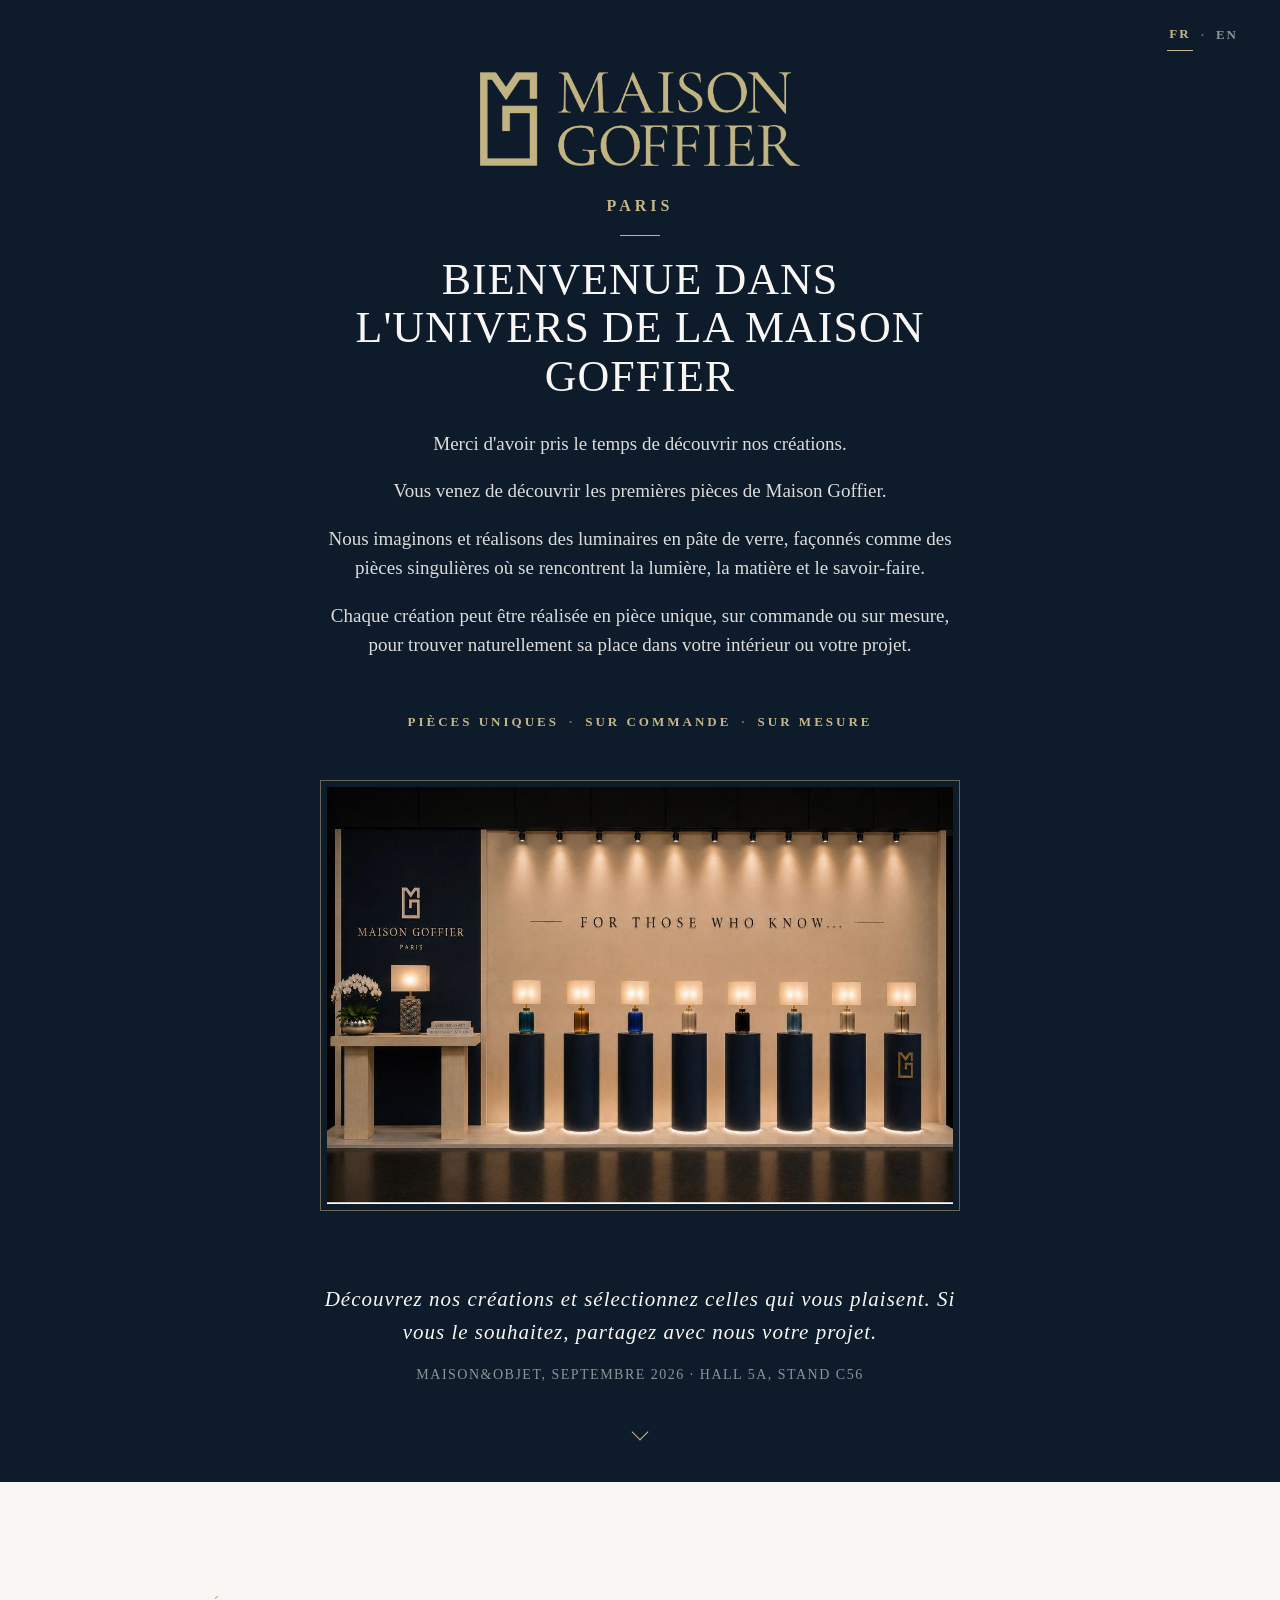
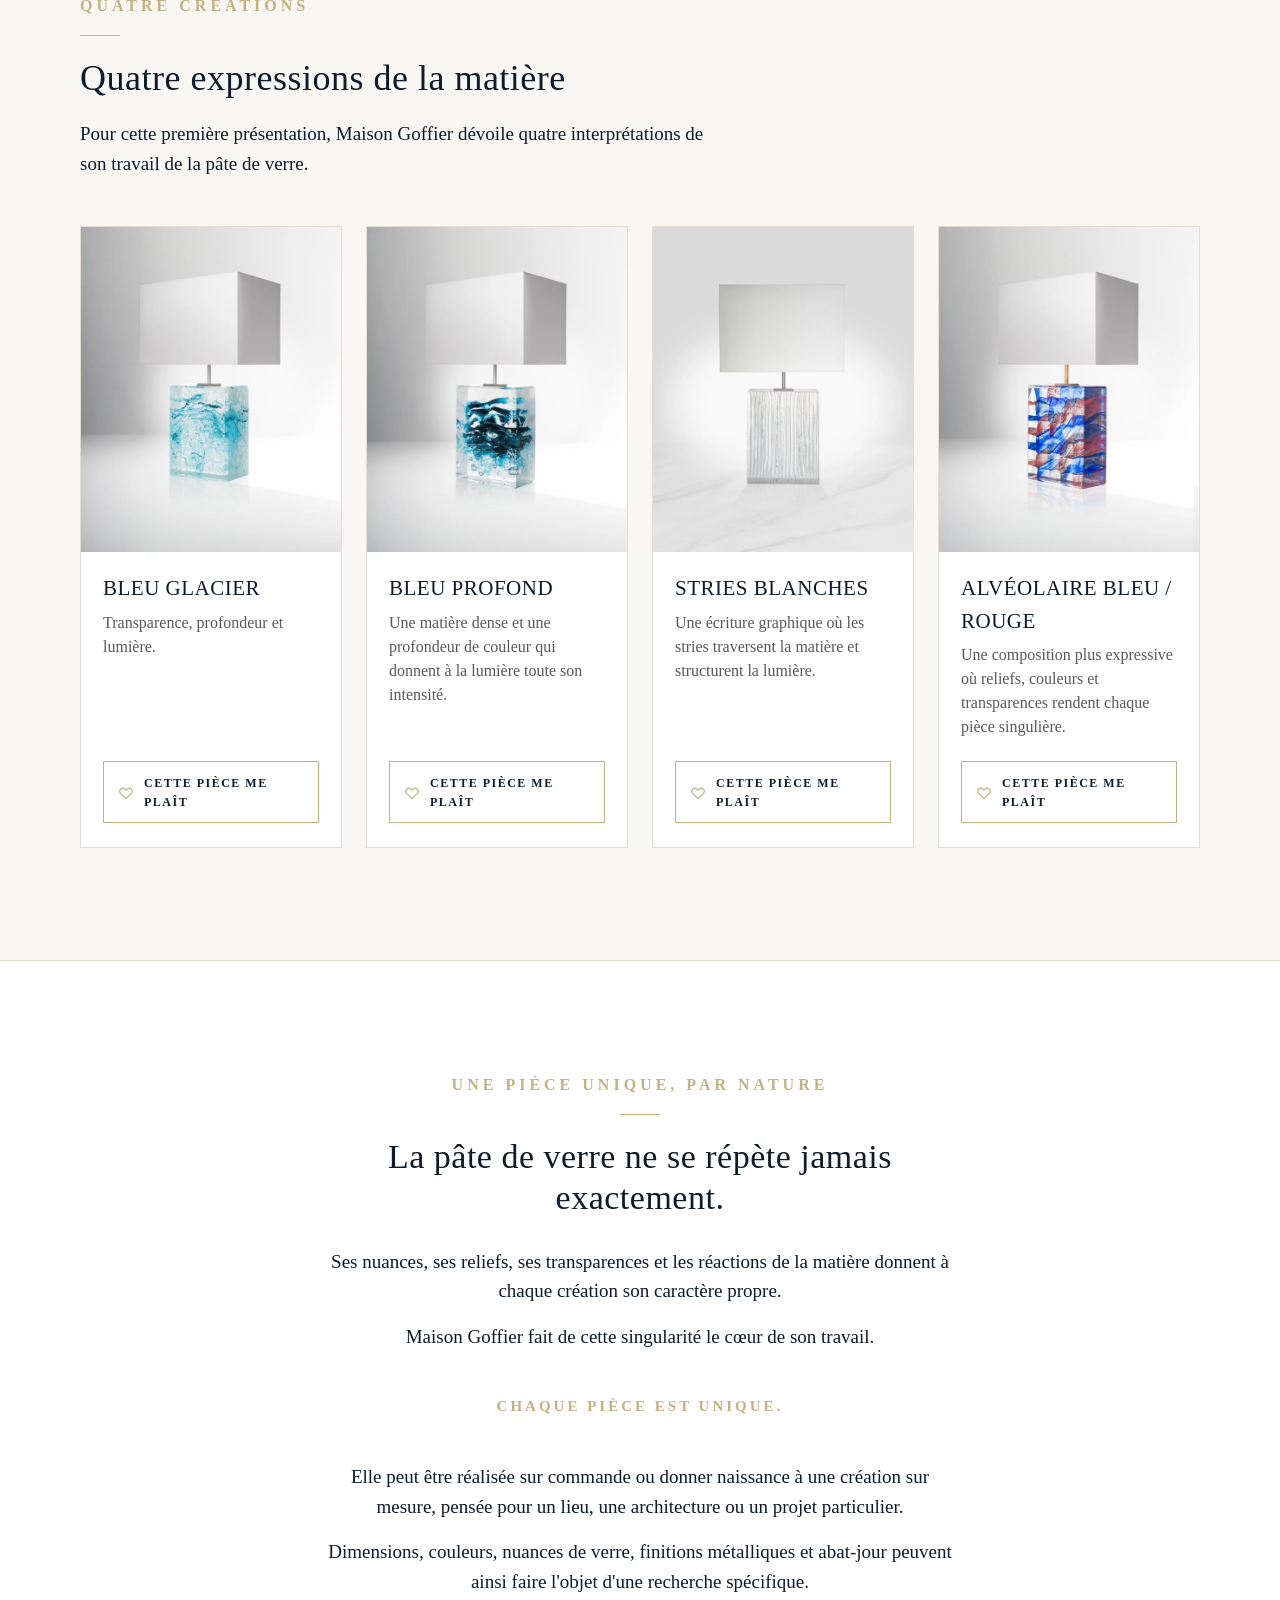
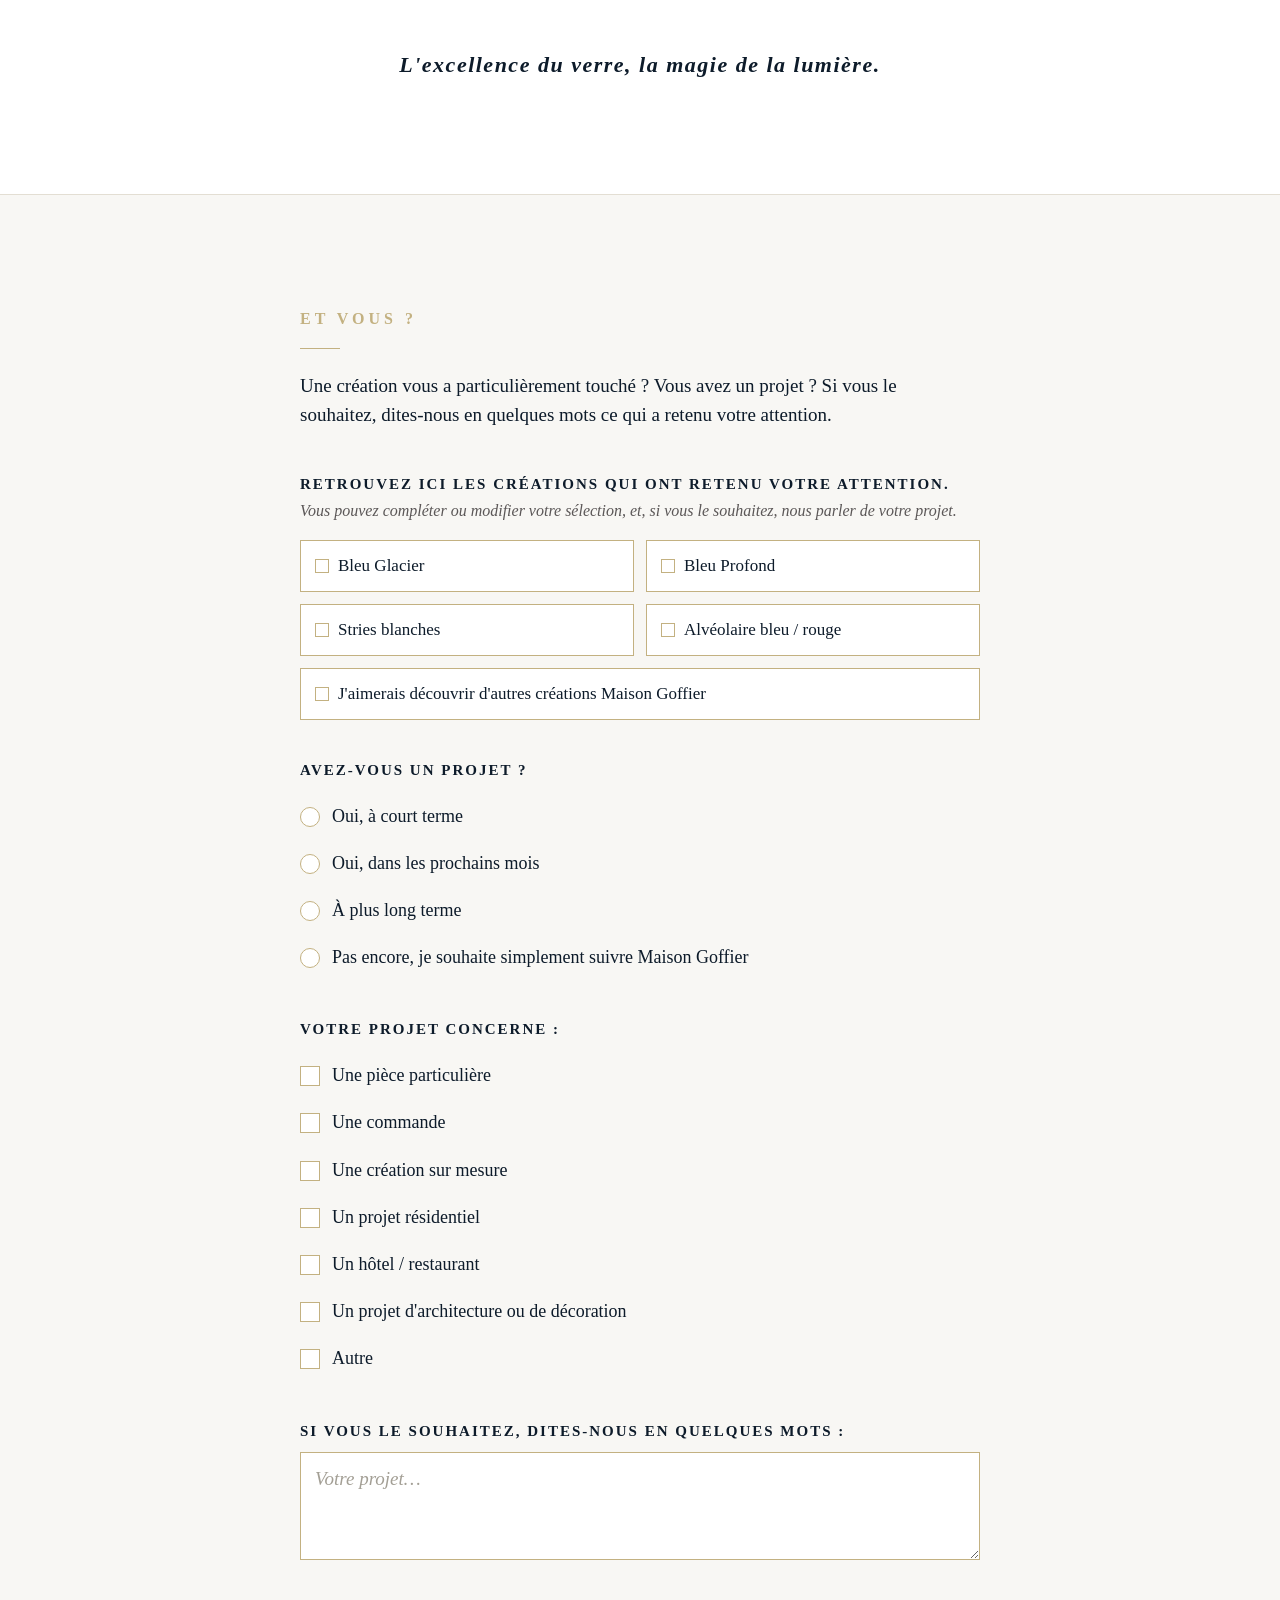
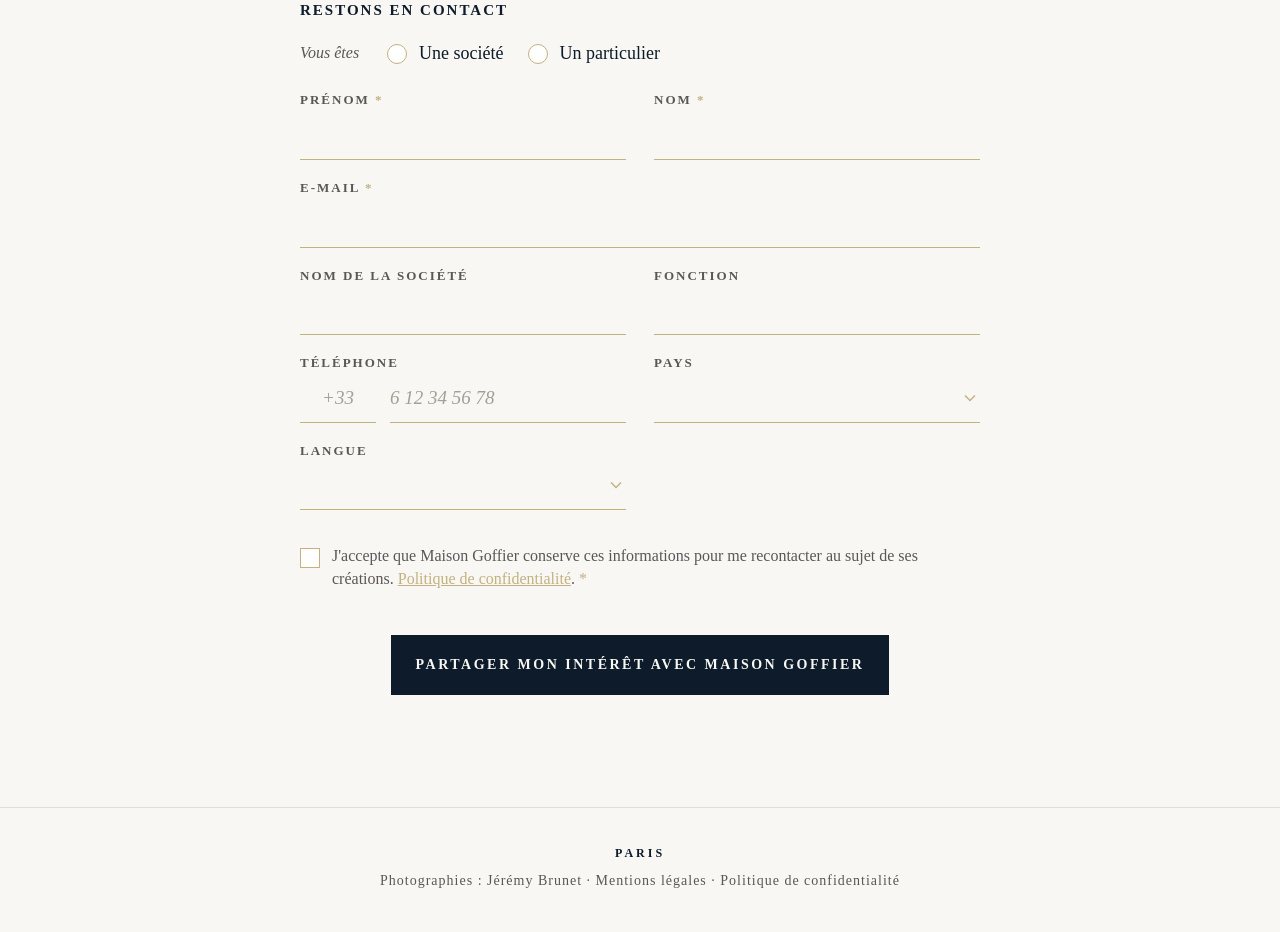
==== commit a856ba4d: "Textes v2 de Thierry (hero, intro formulaire, écran merci), photo du stand Co-Authored-By: Claude Fa" ====
--- a/index.html
+++ b/index.html
@@ -7,7 +7,7 @@
 <meta name="format-detection" content="telephone=no">
 <link rel="preload" href="assets/fonts/cormorant-garamond-latin.woff2" as="font" type="font/woff2" crossorigin>
 <link rel="preload" href="assets/fonts/cormorant-garamond-latin-italic.woff2" as="font" type="font/woff2" crossorigin>
-<title>Maison Goffier, Paris</title><meta name="robots" content="noindex,nofollow"><link rel="stylesheet" href="assets/rencontre.css?v=1788344741"></head>
+<title>Maison Goffier, Paris</title><meta name="robots" content="noindex,nofollow"><link rel="stylesheet" href="assets/rencontre.css?v=1788345699"></head>
 <body class="mg-rencontre mg-ecran-page mg-lang-fr">
 <header class="mg-hero">
 	<nav class="mg-langues" aria-label="Langue / Language">
@@ -21,14 +21,16 @@
 			</picture>
 		</div>
 		<p class="mg-surtitre">Paris</p>
-		<h1 class="mg-hero__titre">Merci pour votre intérêt</h1>
-		<p class="mg-hero__texte">Vous découvrez aujourd'hui les premières créations présentées par Maison Goffier.</p>
-		<p class="mg-hero__texte">Nous imaginons et réalisons des luminaires en pâte de verre comme des pièces uniques, à la rencontre de la lumière, de la matière et du savoir-faire.</p>
-		<p class="mg-hero__mots"><span class="mg-hero__mot">Pièces uniques</span><span class="mg-hero__sep" aria-hidden="true">·</span><span class="mg-hero__mot">Sur commande</span><span class="mg-hero__sep" aria-hidden="true">·</span><span class="mg-hero__mot">Sur mesure</span></p>
+		<h1 class="mg-hero__titre">Bienvenue dans l'univers de la Maison Goffier</h1>
+				<p class="mg-hero__texte">Merci d'avoir pris le temps de découvrir nos créations.</p>
+				<p class="mg-hero__texte">Vous venez de découvrir les premières pièces de Maison Goffier.</p>
+				<p class="mg-hero__texte">Nous imaginons et réalisons des luminaires en pâte de verre, façonnés comme des pièces singulières où se rencontrent la lumière, la matière et le savoir-faire.</p>
+				<p class="mg-hero__texte">Chaque création peut être réalisée en pièce unique, sur commande ou sur mesure, pour trouver naturellement sa place dans votre intérieur ou votre projet.</p>
+				<p class="mg-hero__mots"><span class="mg-hero__mot">Pièces uniques</span><span class="mg-hero__sep" aria-hidden="true">·</span><span class="mg-hero__mot">Sur commande</span><span class="mg-hero__sep" aria-hidden="true">·</span><span class="mg-hero__mot">Sur mesure</span></p>
 				<figure class="mg-hero__photo"><img src="assets/img/stand-maison-objet-2026.jpg" alt="Le stand Maison Goffier au salon Maison&amp;Objet" width="1280" height="853" decoding="async"></figure>
 			</div>
 	<div class="mg-hero__pied">
-		<p class="mg-hero__bienvenue">Bienvenue dans l'univers Maison Goffier.</p>
+		<p class="mg-hero__bienvenue">Découvrez nos créations et sélectionnez celles qui vous plaisent. Si vous le souhaitez, partagez avec nous votre projet.</p>
 				<p class="mg-hero__salon">Maison&amp;Objet, septembre 2026 · Hall 5A, stand C56</p>
 			</div>
 	<a class="mg-hero__fleche" href="#mg-creations" aria-label="Découvrir les créations"><span></span></a>
@@ -129,6 +131,10 @@
 </section>
 <section class="mg-section mg-form-section" id="mg-form-section">
 	<div class="mg-section__inner">
+		<div class="mg-form__intro">
+			<p class="mg-surtitre">Et vous ?</p>
+			<p class="mg-chapo">Une création vous a particulièrement touché ? Vous avez un projet ? Si vous le souhaitez, dites-nous en quelques mots ce qui a retenu votre attention.</p>
+		</div>
 		<form class="mg-form" id="mg-form" method="post" action="https://maisongoffier.com/wp-admin/admin-post.php" novalidate>
 			<input type="hidden" name="action" value="mg_rencontre_lead">
 			<input type="hidden" name="page_langue" value="fr">
@@ -138,8 +144,8 @@
 						<p class="mg-form__erreur" id="mg-erreur" role="alert" hidden></p>
 
 			<fieldset class="mg-groupe">
-				<legend class="mg-question">Et vous ? Quelles créations ont retenu votre attention ?</legend>
-				<p class="mg-aide">Vous pouvez en sélectionner plusieurs.</p>
+				<legend class="mg-question">Retrouvez ici les créations qui ont retenu votre attention.</legend>
+				<p class="mg-aide">Vous pouvez compléter ou modifier votre sélection, et, si vous le souhaitez, nous parler de votre projet.</p>
 				<div class="mg-pilules" id="mg-recap">
 										<label class="mg-pilule" for="mg-sel-bleu-glacier" data-for="mg-sel-bleu-glacier"><span class="mg-coche" aria-hidden="true"></span>Bleu Glacier</label>
 										<label class="mg-pilule" for="mg-sel-bleu-profond" data-for="mg-sel-bleu-profond"><span class="mg-coche" aria-hidden="true"></span>Bleu Profond</label>
--- a/assets/rencontre.css
+++ b/assets/rencontre.css
@@ -254,6 +254,8 @@
 
 /* Formulaire */
 .mg-form-section { background: var(--mg-creme); }
+.mg-form__intro { max-width: 680px; margin: 0 auto 44px; }
+.mg-form__intro .mg-chapo { margin-top: 22px; }
 .mg-form { max-width: 680px; margin: 0 auto; }
 .mg-groupe + .mg-groupe { margin-top: 40px; }
 .mg-question {
@@ -446,7 +448,12 @@
 .mg-merci__marque { margin-top: 36px; font-size: 14px; font-weight: 600; letter-spacing: 3px; text-transform: uppercase; }
 .mg-signature--clair { margin-top: 10px; color: var(--mg-creme); }
 .mg-merci__devise { margin-top: 6px; font-style: italic; font-size: 17px; letter-spacing: 1px; color: var(--mg-or-2); }
-.mg-merci__retour { margin-top: 44px; }
+.mg-merci__liens { margin-top: 44px; }
+.mg-merci__liens-titre { font-size: 15px; font-weight: 600; letter-spacing: 4px; text-transform: uppercase; color: var(--mg-or-2); }
+.mg-merci__retour { margin-top: 18px; }
+.mg-merci__retour + .mg-merci__retour { margin-top: 12px; }
+.mg-hero--merci .mg-hero__bientot { margin-top: 44px !important; }
+.mg-merci__marque { margin-top: 28px; }
 .mg-merci__retour a { display: inline-block; padding: 12px 22px; border: 1px solid var(--mg-or); color: var(--mg-or-2); font-size: 12px; font-weight: 600; letter-spacing: 2px; text-transform: uppercase; }
 .mg-merci__retour a:hover { background: var(--mg-or); color: var(--mg-nuit); text-decoration: none; }
 
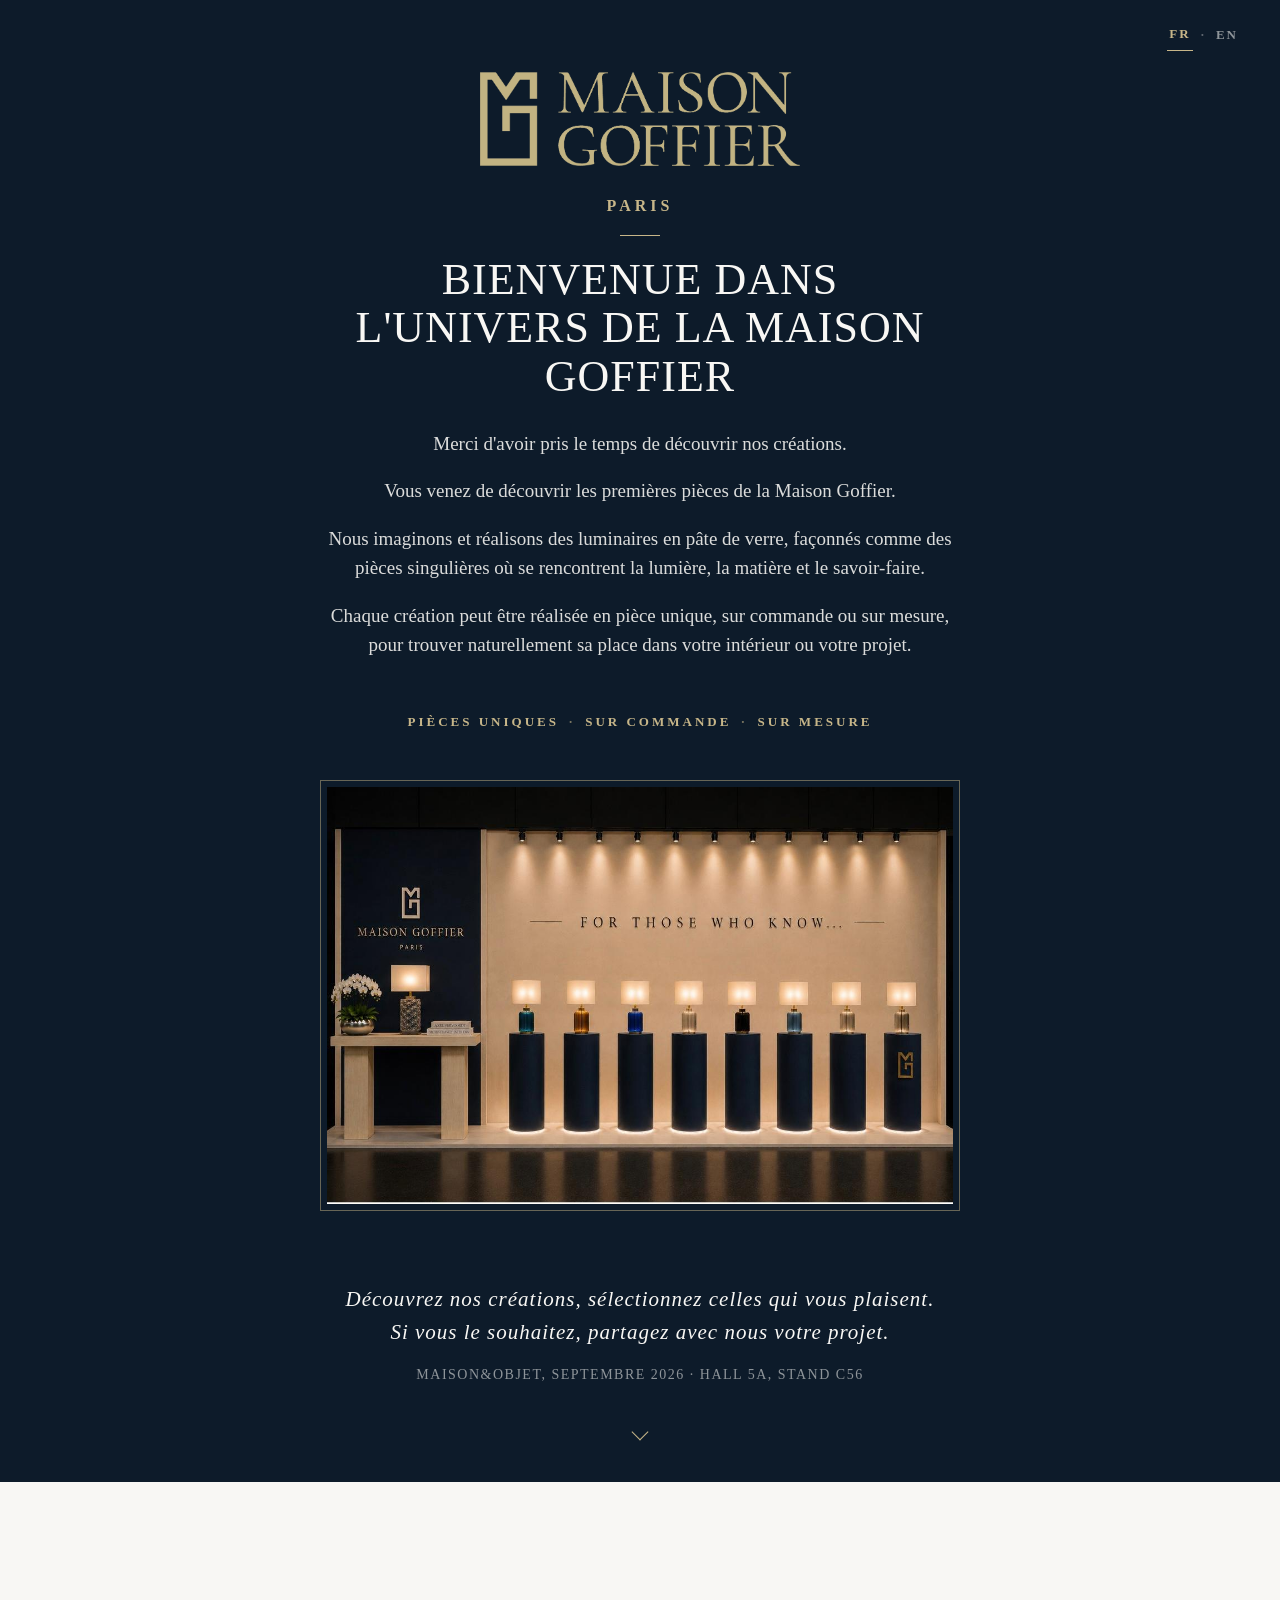
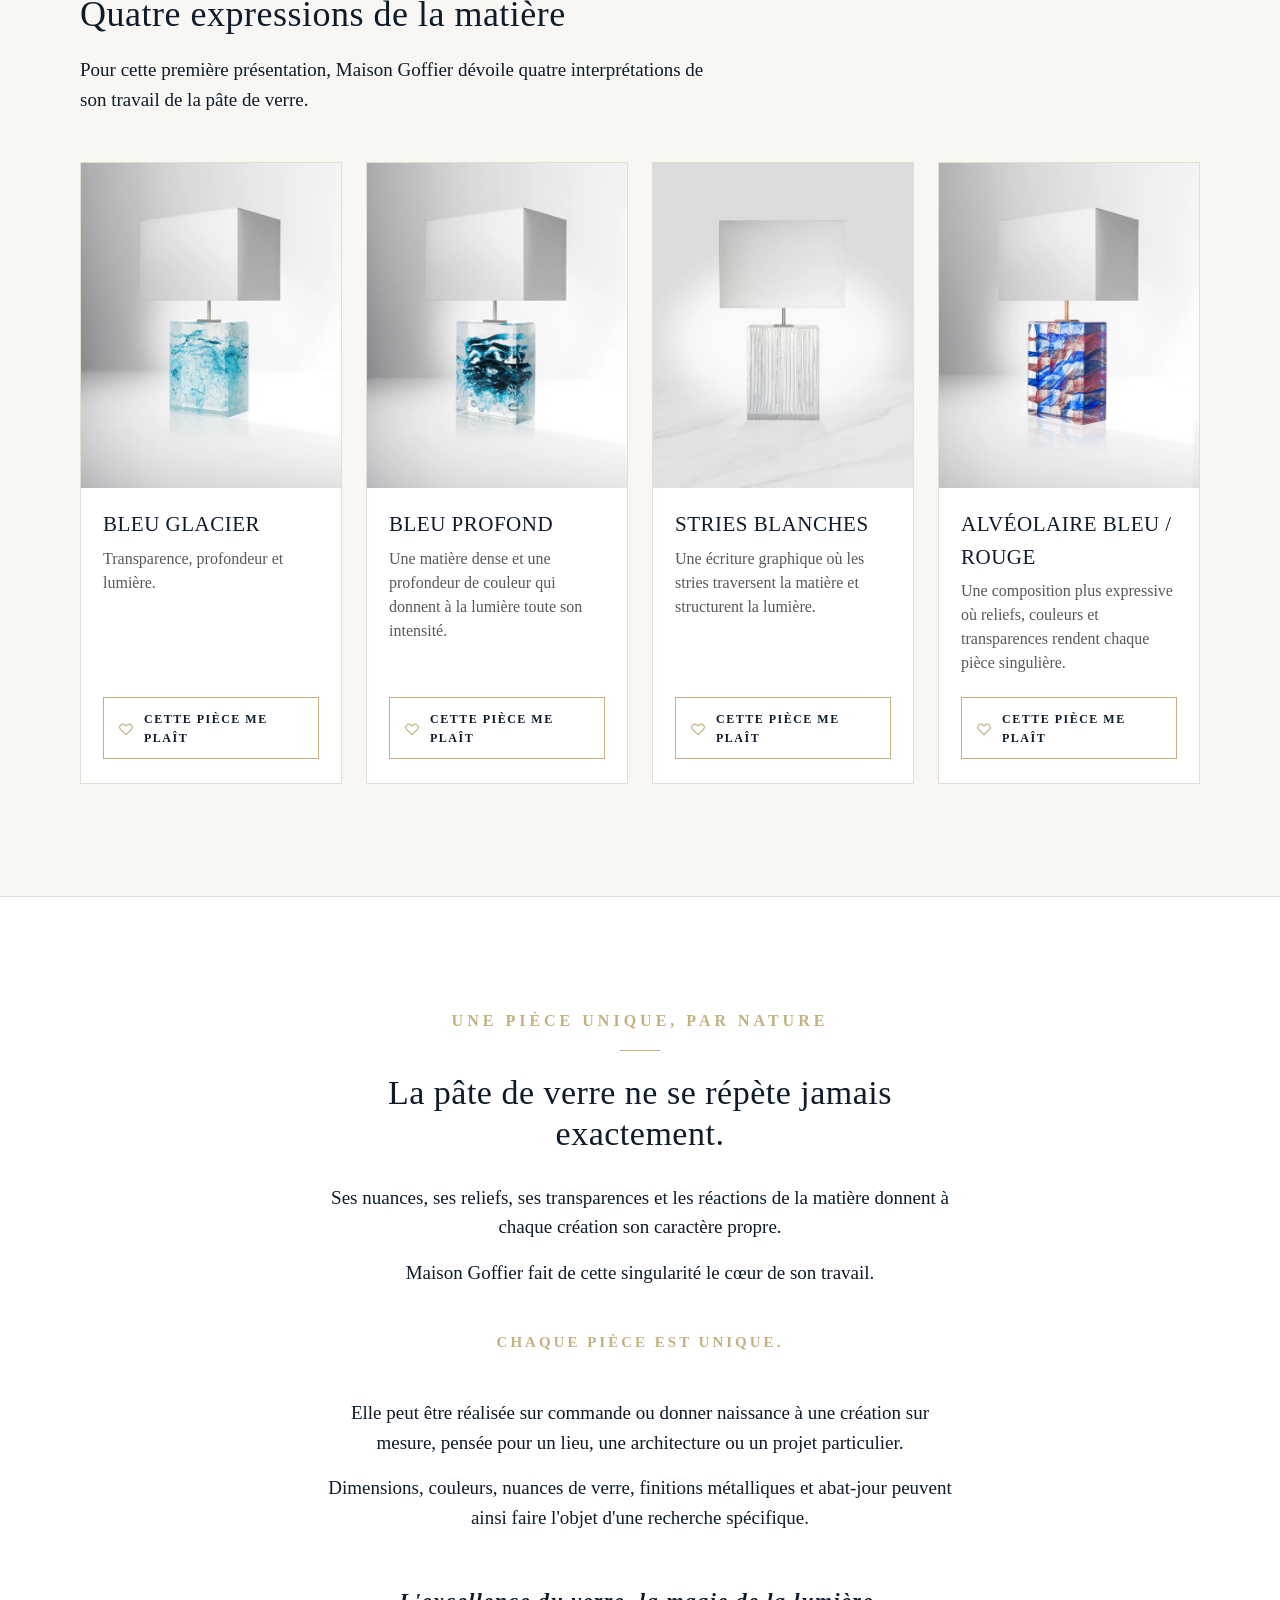
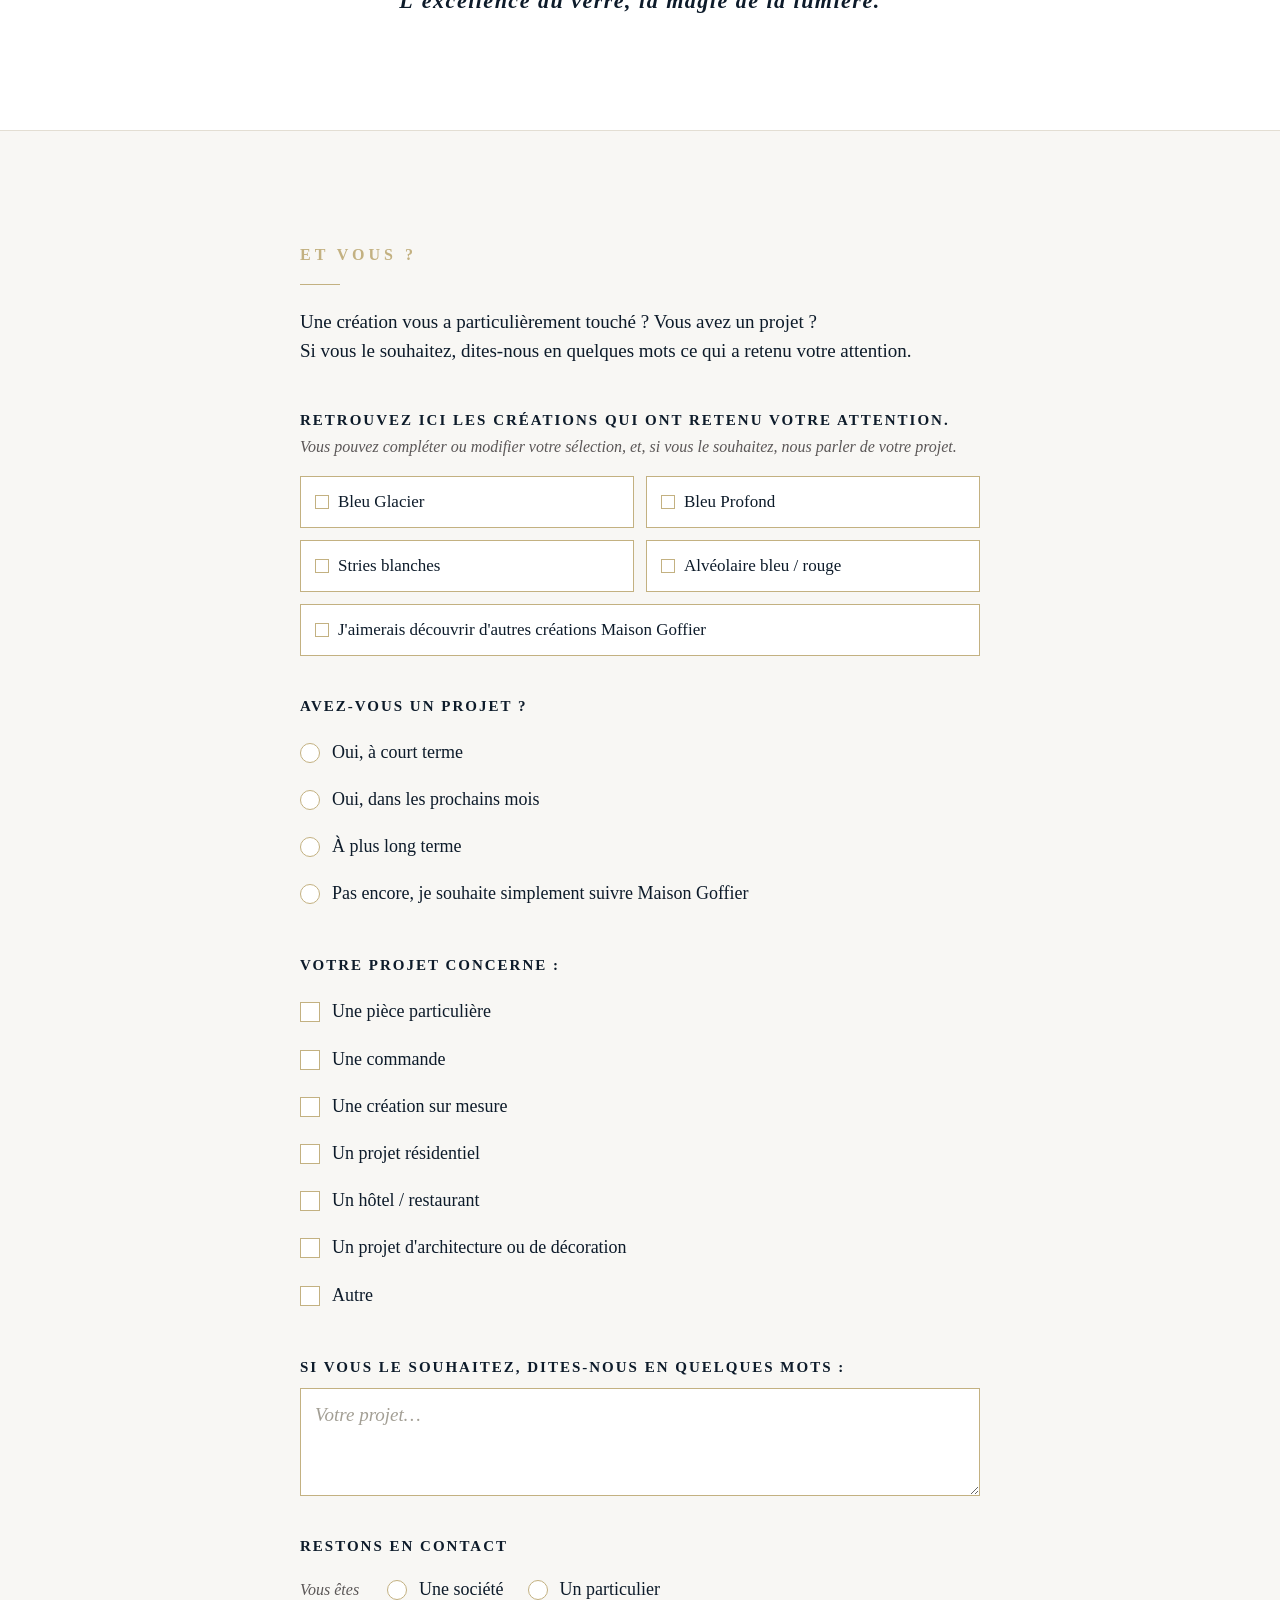
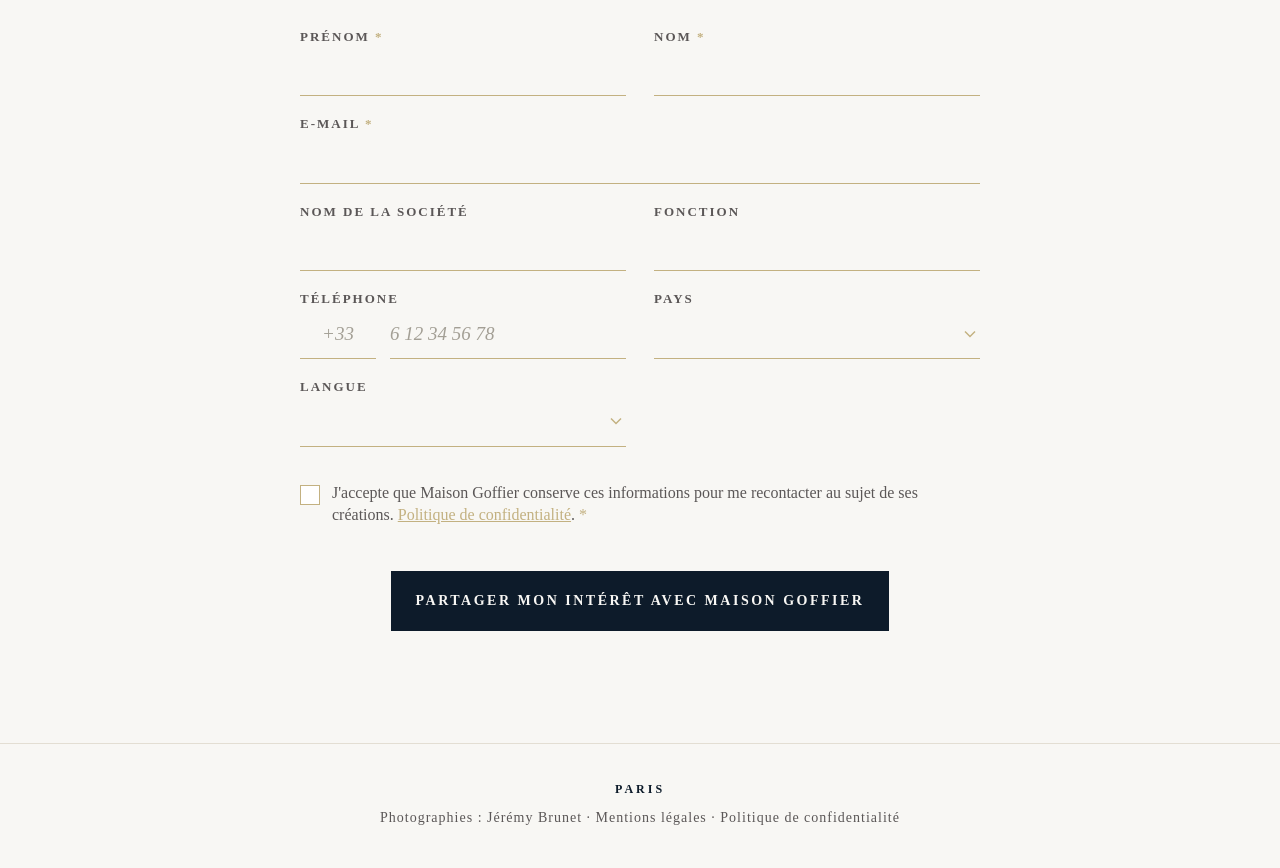
==== commit 229359fb: "Retours Thierry du 03/09 : « de la Maison Goffier », surtitre créations retiré, retours à la ligne, " ====
--- a/index.html
+++ b/index.html
@@ -7,7 +7,7 @@
 <meta name="format-detection" content="telephone=no">
 <link rel="preload" href="assets/fonts/cormorant-garamond-latin.woff2" as="font" type="font/woff2" crossorigin>
 <link rel="preload" href="assets/fonts/cormorant-garamond-latin-italic.woff2" as="font" type="font/woff2" crossorigin>
-<title>Maison Goffier, Paris</title><meta name="robots" content="noindex,nofollow"><link rel="stylesheet" href="assets/rencontre.css?v=1788345699"></head>
+<title>Maison Goffier, Paris</title><meta name="robots" content="noindex,nofollow"><link rel="stylesheet" href="assets/rencontre.css?v=1788453793"></head>
 <body class="mg-rencontre mg-ecran-page mg-lang-fr">
 <header class="mg-hero">
 	<nav class="mg-langues" aria-label="Langue / Language">
@@ -23,22 +23,21 @@
 		<p class="mg-surtitre">Paris</p>
 		<h1 class="mg-hero__titre">Bienvenue dans l'univers de la Maison Goffier</h1>
 				<p class="mg-hero__texte">Merci d'avoir pris le temps de découvrir nos créations.</p>
-				<p class="mg-hero__texte">Vous venez de découvrir les premières pièces de Maison Goffier.</p>
+				<p class="mg-hero__texte">Vous venez de découvrir les premières pièces de la Maison Goffier.</p>
 				<p class="mg-hero__texte">Nous imaginons et réalisons des luminaires en pâte de verre, façonnés comme des pièces singulières où se rencontrent la lumière, la matière et le savoir-faire.</p>
 				<p class="mg-hero__texte">Chaque création peut être réalisée en pièce unique, sur commande ou sur mesure, pour trouver naturellement sa place dans votre intérieur ou votre projet.</p>
 				<p class="mg-hero__mots"><span class="mg-hero__mot">Pièces uniques</span><span class="mg-hero__sep" aria-hidden="true">·</span><span class="mg-hero__mot">Sur commande</span><span class="mg-hero__sep" aria-hidden="true">·</span><span class="mg-hero__mot">Sur mesure</span></p>
 				<figure class="mg-hero__photo"><img src="assets/img/stand-maison-objet-2026.jpg" alt="Le stand Maison Goffier au salon Maison&amp;Objet" width="1280" height="853" decoding="async"></figure>
 			</div>
 	<div class="mg-hero__pied">
-		<p class="mg-hero__bienvenue">Découvrez nos créations et sélectionnez celles qui vous plaisent. Si vous le souhaitez, partagez avec nous votre projet.</p>
+		<p class="mg-hero__bienvenue">Découvrez nos créations, sélectionnez celles qui vous plaisent.<br>Si vous le souhaitez, partagez avec nous votre projet.</p>
 				<p class="mg-hero__salon">Maison&amp;Objet, septembre 2026 · Hall 5A, stand C56</p>
 			</div>
 	<a class="mg-hero__fleche" href="#mg-creations" aria-label="Découvrir les créations"><span></span></a>
 </header>
 <section class="mg-section mg-creations" id="mg-creations">
 	<div class="mg-section__inner">
-		<p class="mg-surtitre">Quatre créations</p>
-		<h2 class="mg-titre">Quatre expressions de la matière</h2>
+				<h2 class="mg-titre mg-titre--seul">Quatre expressions de la matière</h2>
 		<p class="mg-chapo">Pour cette première présentation, Maison Goffier dévoile quatre interprétations de son travail de la pâte de verre.</p>
 
 		<ul class="mg-cartes" role="list">
@@ -133,12 +132,12 @@
 	<div class="mg-section__inner">
 		<div class="mg-form__intro">
 			<p class="mg-surtitre">Et vous ?</p>
-			<p class="mg-chapo">Une création vous a particulièrement touché ? Vous avez un projet ? Si vous le souhaitez, dites-nous en quelques mots ce qui a retenu votre attention.</p>
+			<p class="mg-chapo">Une création vous a particulièrement touché ? Vous avez un projet ?<br>Si vous le souhaitez, dites-nous en quelques mots ce qui a retenu votre attention.</p>
 		</div>
 		<form class="mg-form" id="mg-form" method="post" action="https://maisongoffier.com/wp-admin/admin-post.php" novalidate>
 			<input type="hidden" name="action" value="mg_rencontre_lead">
 			<input type="hidden" name="page_langue" value="fr">
-			<input type="hidden" name="mg_t" id="mg-t" value="preview-token">
+			<input type="hidden" name="mg_t" id="mg-t" value="1788454105.67fc8c33c5febd248453">
 			<p class="mg-hp" aria-hidden="true"><label for="mg-site-web">Votre site web</label><input type="text" id="mg-site-web" name="mg_site_web" tabindex="-1" autocomplete="off"></p>
 
 						<p class="mg-form__erreur" id="mg-erreur" role="alert" hidden></p>
@@ -216,5 +215,5 @@
 	<p class="mg-footer__marque">Paris</p>
 	<p class="mg-footer__mentions">Photographies&nbsp;: Jérémy Brunet · <a href="https://maisongoffier.com/mentions-legales/">Mentions légales</a> · <a href="https://maisongoffier.com/privacy-policy/">Politique de confidentialité</a></p>
 </footer>
-<script>var mgRencontre = {"bootstrap":"","lead":"","ecran":"page","lang":"fr","t":{"une":"1 pièce retenue","plusieurs":"%d pièces retenues","envoi":"Envoi en cours…","err_champs":"Merci de renseigner votre prénom, votre nom et une adresse e-mail valide.","err_consent":"Merci d'accepter que Maison Goffier vous recontacte.","err_envoi":"Votre demande n'a pas pu être transmise. Merci de réessayer."}};</script><script src="assets/rencontre.js"></script><script>/* Preview GitHub Pages : pas de serveur, l'envoi mène à l'écran merci. */document.addEventListener('submit',function(e){if(e.defaultPrevented)return;e.preventDefault();window.location.href='merci.html';});</script></body>
+<script>var mgRencontre = {"bootstrap":"","lead":"","ecran":"page","lang":"fr","t":{"une":"1 pièce retenue","plusieurs":"%d pièces retenues","envoi":"Envoi en cours…","err_champs":"Merci de renseigner votre prénom, votre nom et une adresse e-mail valide.","err_consent":"Merci d'accepter que Maison Goffier vous recontacte.","err_envoi":"Votre demande n'a pas pu être transmise. Merci de réessayer."}};</script><script src="assets/rencontre.js?v=1788280093"></script><script>/* Preview GitHub Pages : pas de serveur, l'envoi mène à l'écran merci. */document.addEventListener('submit',function(e){if(e.defaultPrevented)return;e.preventDefault();window.location.href='merci.html';});</script></body>
 </html>
--- a/assets/rencontre.css
+++ b/assets/rencontre.css
@@ -75,6 +75,7 @@
 	letter-spacing: .5px;
 	margin-top: 22px;
 }
+.mg-titre--seul { margin-top: 0; }
 .mg-chapo, .mg-texte { font-size: 19px; max-width: 640px; }
 .mg-chapo { margin-top: 20px; }
 .mg-texte + .mg-texte { margin-top: 16px; }
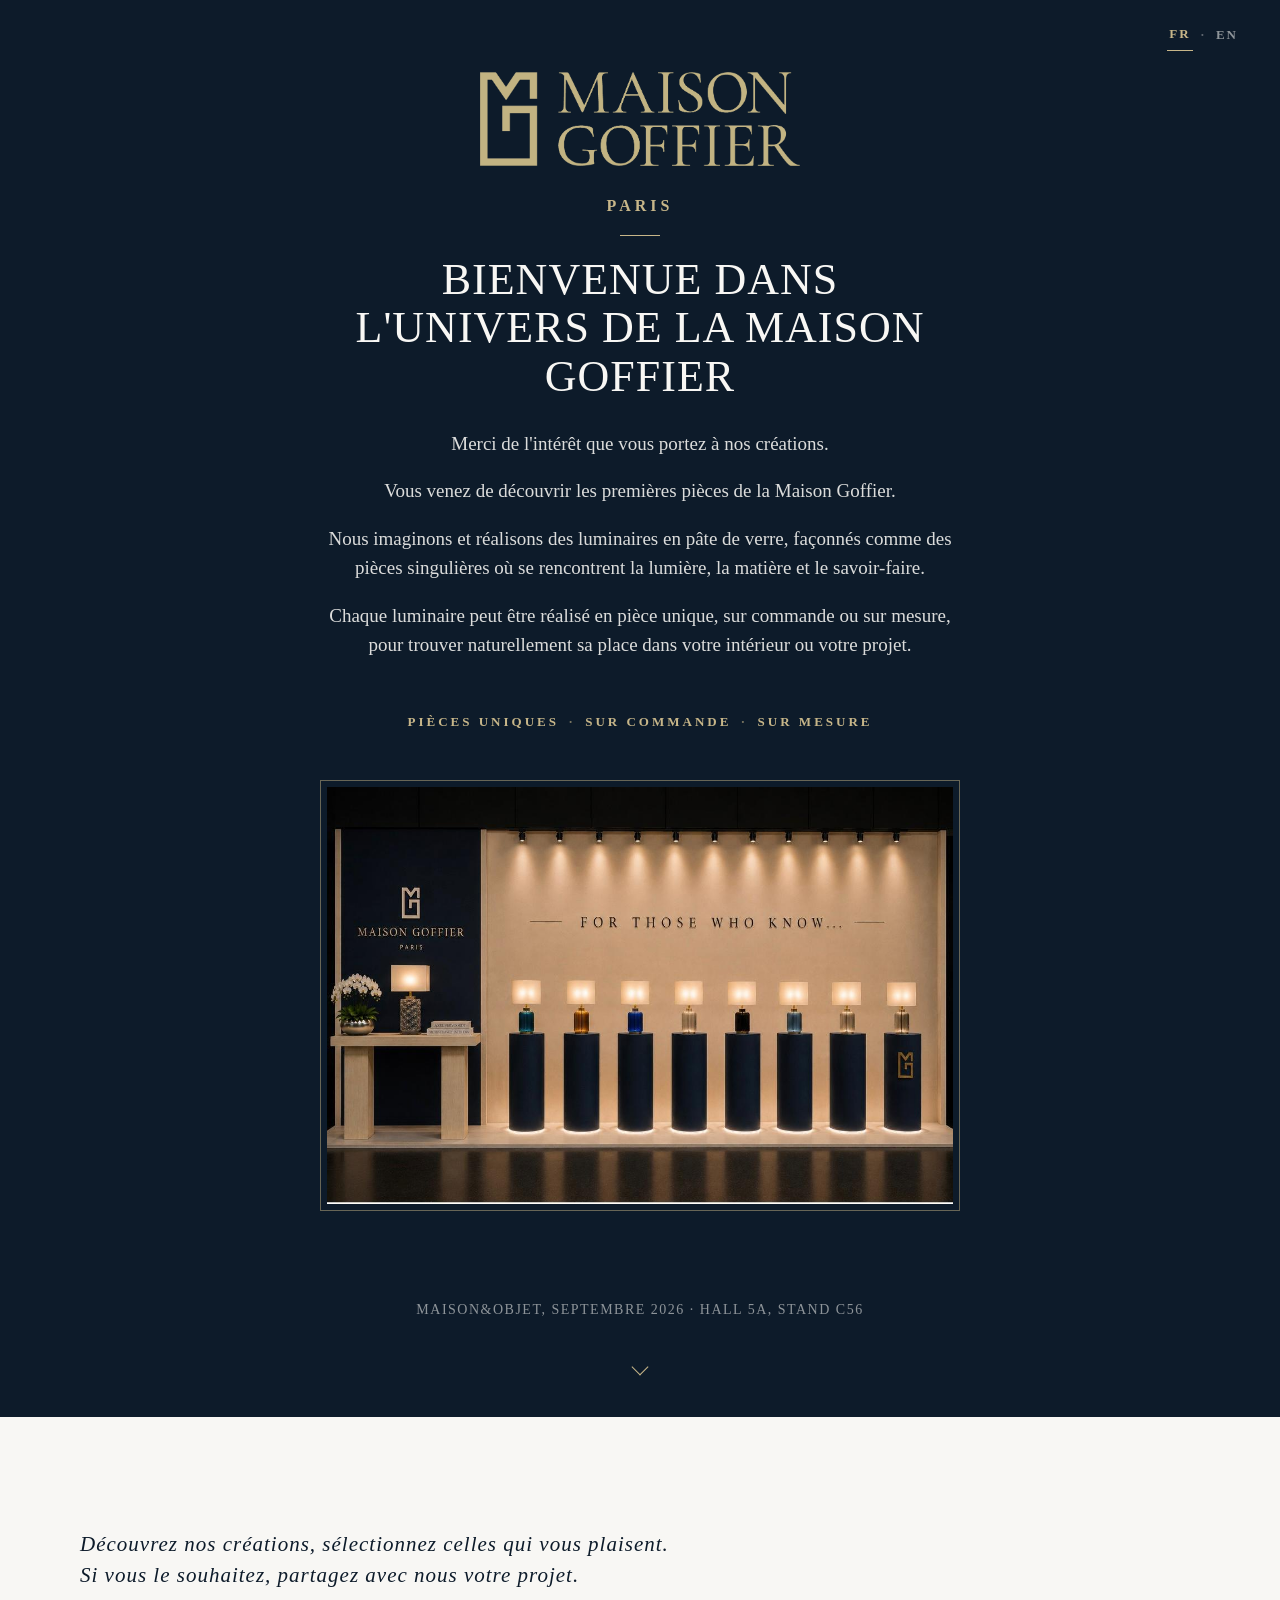
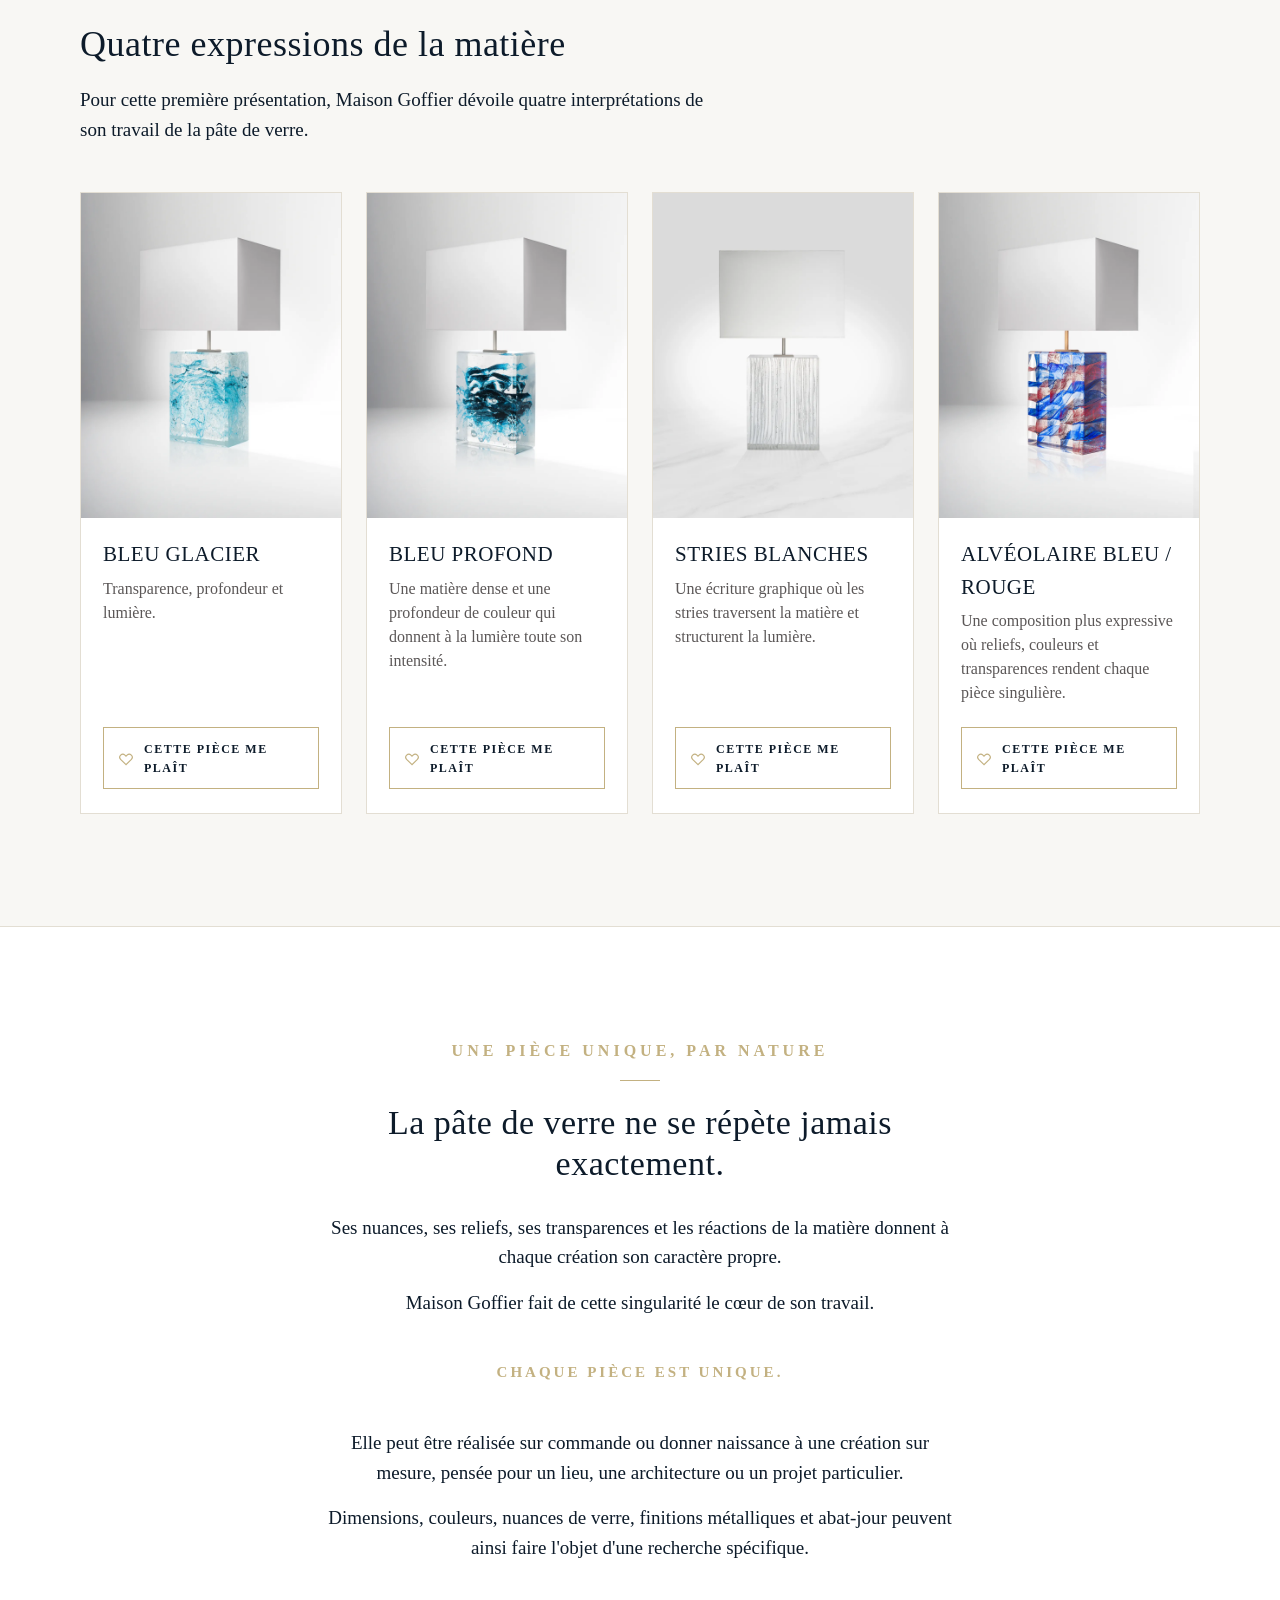
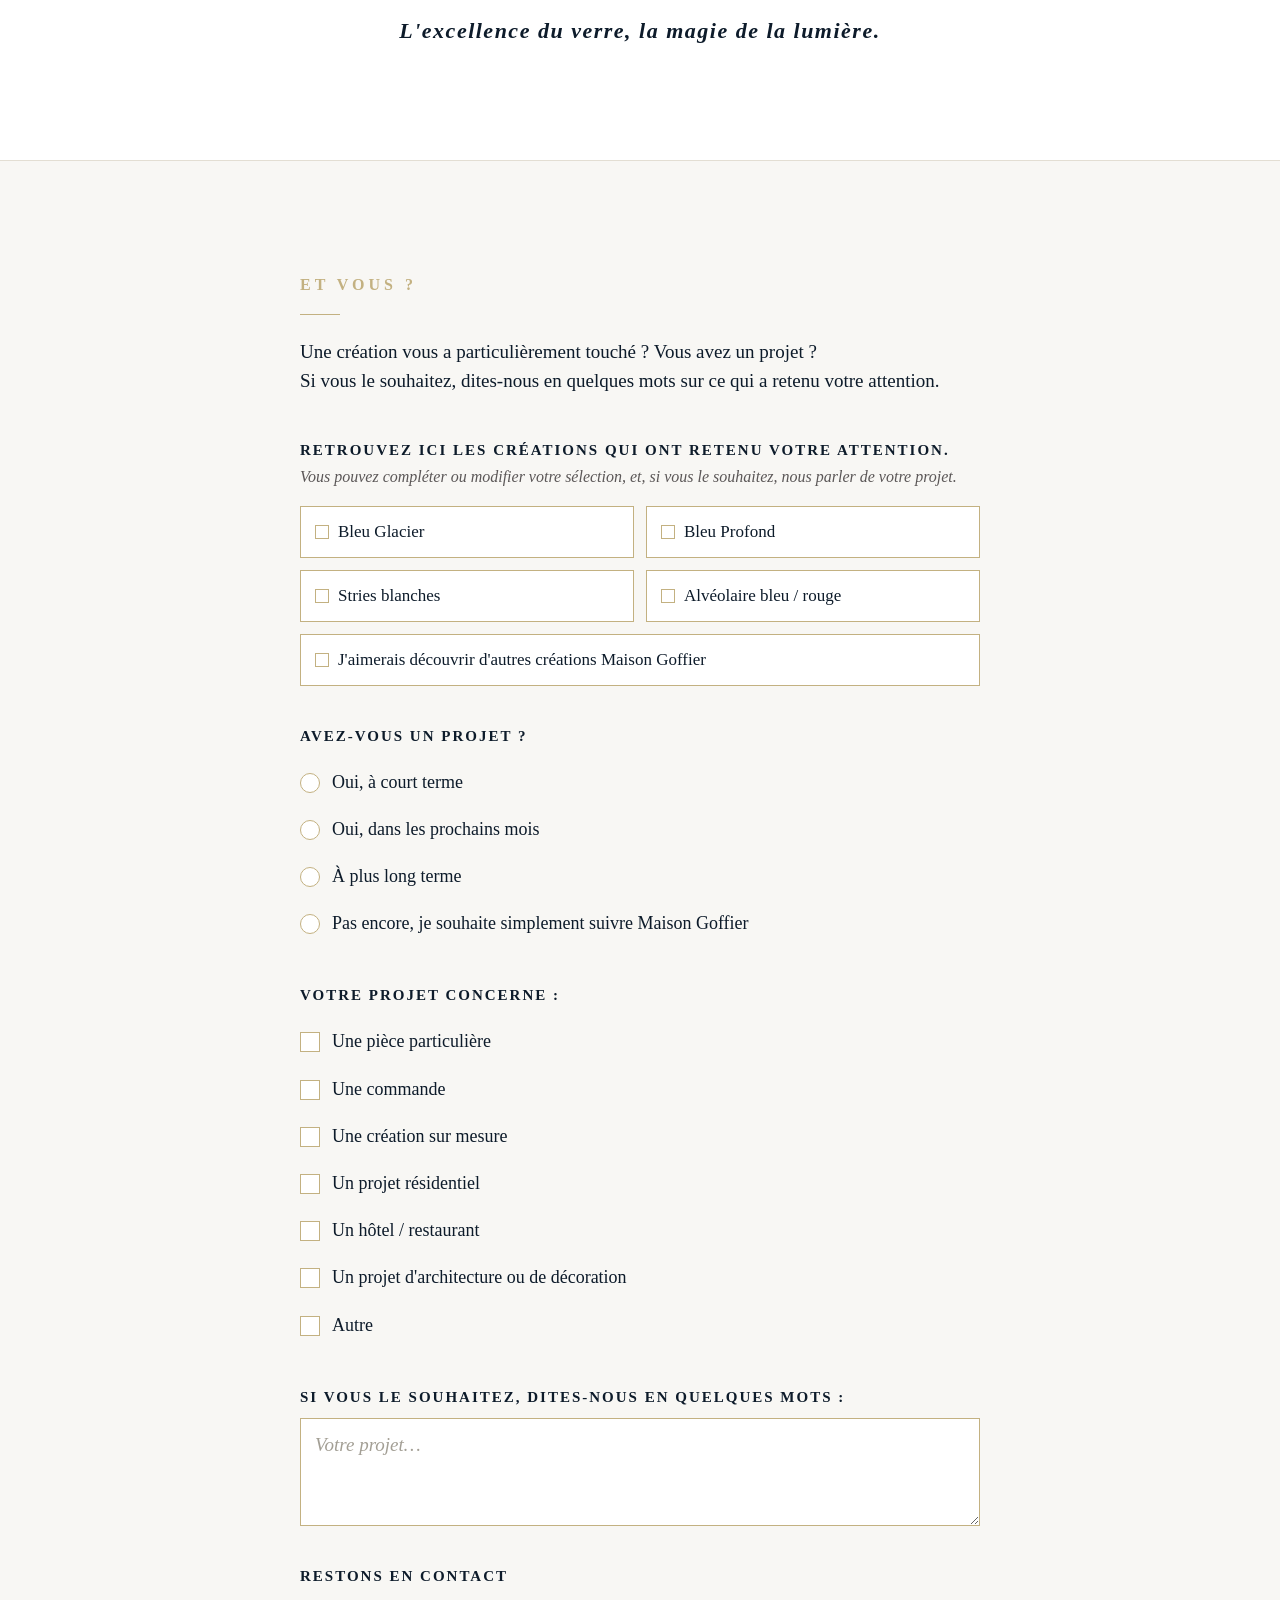
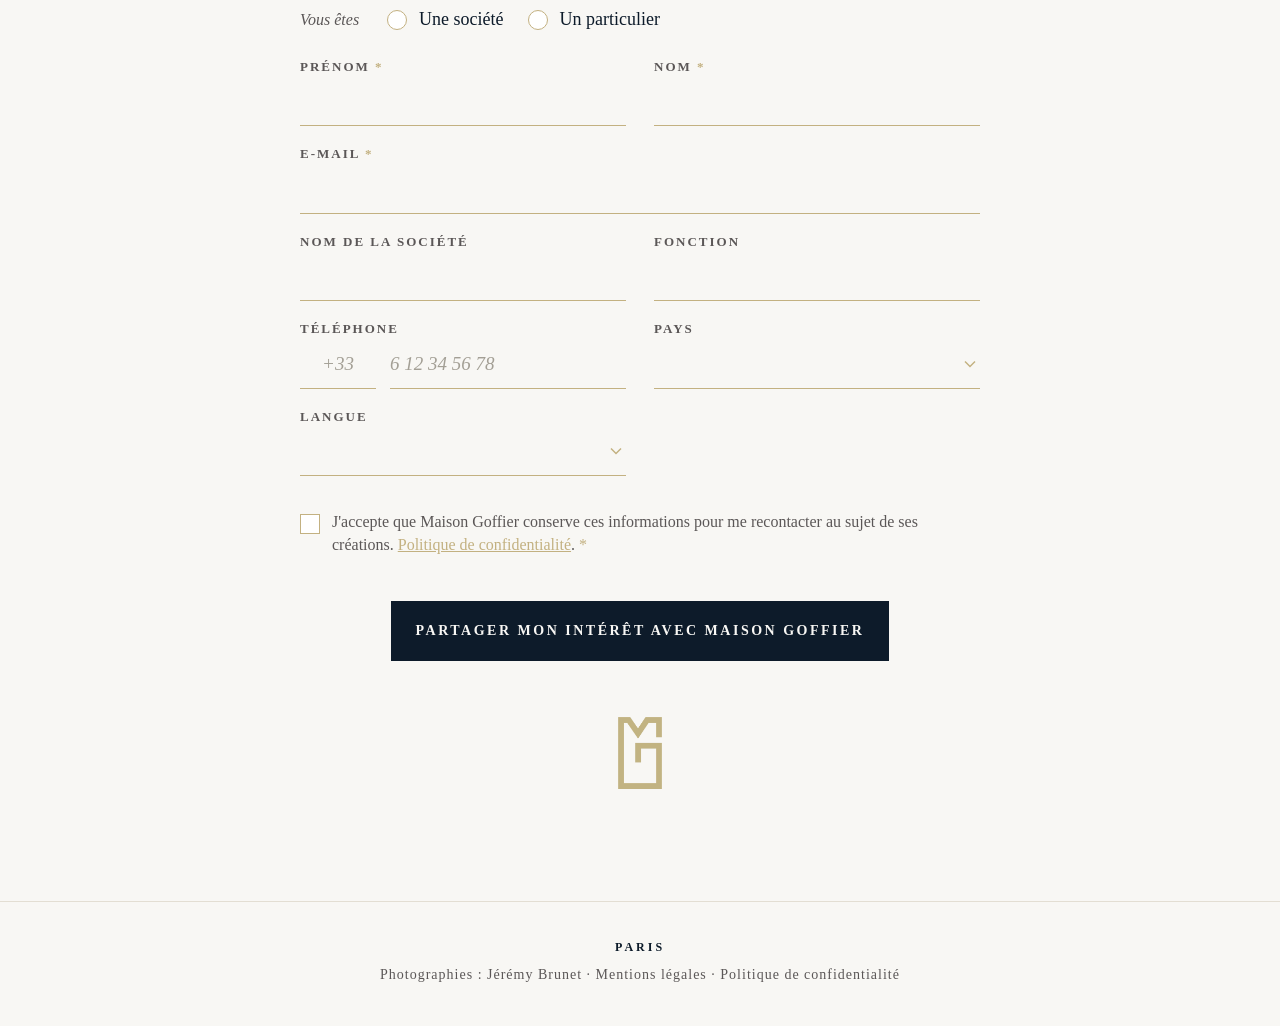
==== commit e988875a: "Retours Thierry 03/09 soir : merci de l'intérêt, chaque luminaire, « sur ce qui », invitation en têt" ====
--- a/index.html
+++ b/index.html
@@ -7,7 +7,7 @@
 <meta name="format-detection" content="telephone=no">
 <link rel="preload" href="assets/fonts/cormorant-garamond-latin.woff2" as="font" type="font/woff2" crossorigin>
 <link rel="preload" href="assets/fonts/cormorant-garamond-latin-italic.woff2" as="font" type="font/woff2" crossorigin>
-<title>Maison Goffier, Paris</title><meta name="robots" content="noindex,nofollow"><link rel="stylesheet" href="assets/rencontre.css?v=1788453793"></head>
+<title>Maison Goffier, Paris</title><meta name="robots" content="noindex,nofollow"><link rel="stylesheet" href="assets/rencontre.css?v=1788470801"></head>
 <body class="mg-rencontre mg-ecran-page mg-lang-fr">
 <header class="mg-hero">
 	<nav class="mg-langues" aria-label="Langue / Language">
@@ -22,22 +22,22 @@
 		</div>
 		<p class="mg-surtitre">Paris</p>
 		<h1 class="mg-hero__titre">Bienvenue dans l'univers de la Maison Goffier</h1>
-				<p class="mg-hero__texte">Merci d'avoir pris le temps de découvrir nos créations.</p>
+				<p class="mg-hero__texte">Merci de l'intérêt que vous portez à nos créations.</p>
 				<p class="mg-hero__texte">Vous venez de découvrir les premières pièces de la Maison Goffier.</p>
 				<p class="mg-hero__texte">Nous imaginons et réalisons des luminaires en pâte de verre, façonnés comme des pièces singulières où se rencontrent la lumière, la matière et le savoir-faire.</p>
-				<p class="mg-hero__texte">Chaque création peut être réalisée en pièce unique, sur commande ou sur mesure, pour trouver naturellement sa place dans votre intérieur ou votre projet.</p>
+				<p class="mg-hero__texte">Chaque luminaire peut être réalisé en pièce unique, sur commande ou sur mesure, pour trouver naturellement sa place dans votre intérieur ou votre projet.</p>
 				<p class="mg-hero__mots"><span class="mg-hero__mot">Pièces uniques</span><span class="mg-hero__sep" aria-hidden="true">·</span><span class="mg-hero__mot">Sur commande</span><span class="mg-hero__sep" aria-hidden="true">·</span><span class="mg-hero__mot">Sur mesure</span></p>
 				<figure class="mg-hero__photo"><img src="assets/img/stand-maison-objet-2026.jpg" alt="Le stand Maison Goffier au salon Maison&amp;Objet" width="1280" height="853" decoding="async"></figure>
 			</div>
 	<div class="mg-hero__pied">
-		<p class="mg-hero__bienvenue">Découvrez nos créations, sélectionnez celles qui vous plaisent.<br>Si vous le souhaitez, partagez avec nous votre projet.</p>
 				<p class="mg-hero__salon">Maison&amp;Objet, septembre 2026 · Hall 5A, stand C56</p>
 			</div>
 	<a class="mg-hero__fleche" href="#mg-creations" aria-label="Découvrir les créations"><span></span></a>
 </header>
 <section class="mg-section mg-creations" id="mg-creations">
 	<div class="mg-section__inner">
-				<h2 class="mg-titre mg-titre--seul">Quatre expressions de la matière</h2>
+				<p class="mg-creations__invite">Découvrez nos créations, sélectionnez celles qui vous plaisent.<br>Si vous le souhaitez, partagez avec nous votre projet.</p>
+		<h2 class="mg-titre mg-titre--seul">Quatre expressions de la matière</h2>
 		<p class="mg-chapo">Pour cette première présentation, Maison Goffier dévoile quatre interprétations de son travail de la pâte de verre.</p>
 
 		<ul class="mg-cartes" role="list">
@@ -132,12 +132,12 @@
 	<div class="mg-section__inner">
 		<div class="mg-form__intro">
 			<p class="mg-surtitre">Et vous ?</p>
-			<p class="mg-chapo">Une création vous a particulièrement touché ? Vous avez un projet ?<br>Si vous le souhaitez, dites-nous en quelques mots ce qui a retenu votre attention.</p>
+			<p class="mg-chapo">Une création vous a particulièrement touché ? Vous avez un projet ?<br>Si vous le souhaitez, dites-nous en quelques mots sur ce qui a retenu votre attention.</p>
 		</div>
 		<form class="mg-form" id="mg-form" method="post" action="https://maisongoffier.com/wp-admin/admin-post.php" novalidate>
 			<input type="hidden" name="action" value="mg_rencontre_lead">
 			<input type="hidden" name="page_langue" value="fr">
-			<input type="hidden" name="mg_t" id="mg-t" value="1788454105.67fc8c33c5febd248453">
+			<input type="hidden" name="mg_t" id="mg-t" value="1788470847.2330d9b1f1c8d05b4c35">
 			<p class="mg-hp" aria-hidden="true"><label for="mg-site-web">Votre site web</label><input type="text" id="mg-site-web" name="mg_site_web" tabindex="-1" autocomplete="off"></p>
 
 						<p class="mg-form__erreur" id="mg-erreur" role="alert" hidden></p>
@@ -204,6 +204,7 @@
 
 			<button type="submit" class="mg-bouton" id="mg-envoyer"><span class="mg-bouton__long">Partager mon intérêt avec Maison Goffier</span><span class="mg-bouton__court">Partager mon intérêt</span></button>
 		</form>
+		<p class="mg-form__signature"><picture><source type="image/webp" srcset="assets/img/monogramme-mg.webp"><img src="assets/img/monogramme-mg.png" alt="" width="170" height="278" loading="lazy"></picture></p>
 	</div>
 </section>
 
--- a/assets/rencontre.css
+++ b/assets/rencontre.css
@@ -126,7 +126,10 @@
 .mg-hero__logo img { width: 100%; }
 .mg-hero__photo { margin: 48px auto 0; padding: 6px; border: 1px solid rgba(195, 177, 129, .5); }
 .mg-hero__photo img { width: 100%; aspect-ratio: 3 / 2; object-fit: cover; }
-.mg-hero__pied { max-width: 640px; margin: 56px auto 0; }
+.mg-hero__pied { max-width: 640px; margin: 48px auto 0; }
+.mg-creations__invite { max-width: 640px; margin: 0 0 32px; font-style: italic; font-weight: 500; font-size: 21px; letter-spacing: 1px; line-height: 1.5; }
+.mg-form__signature { margin: 56px auto 0; width: 44px; }
+.mg-form__signature img { width: 100%; }
 .mg-hero__titre {
 	font-size: 34px;
 	font-weight: 500;
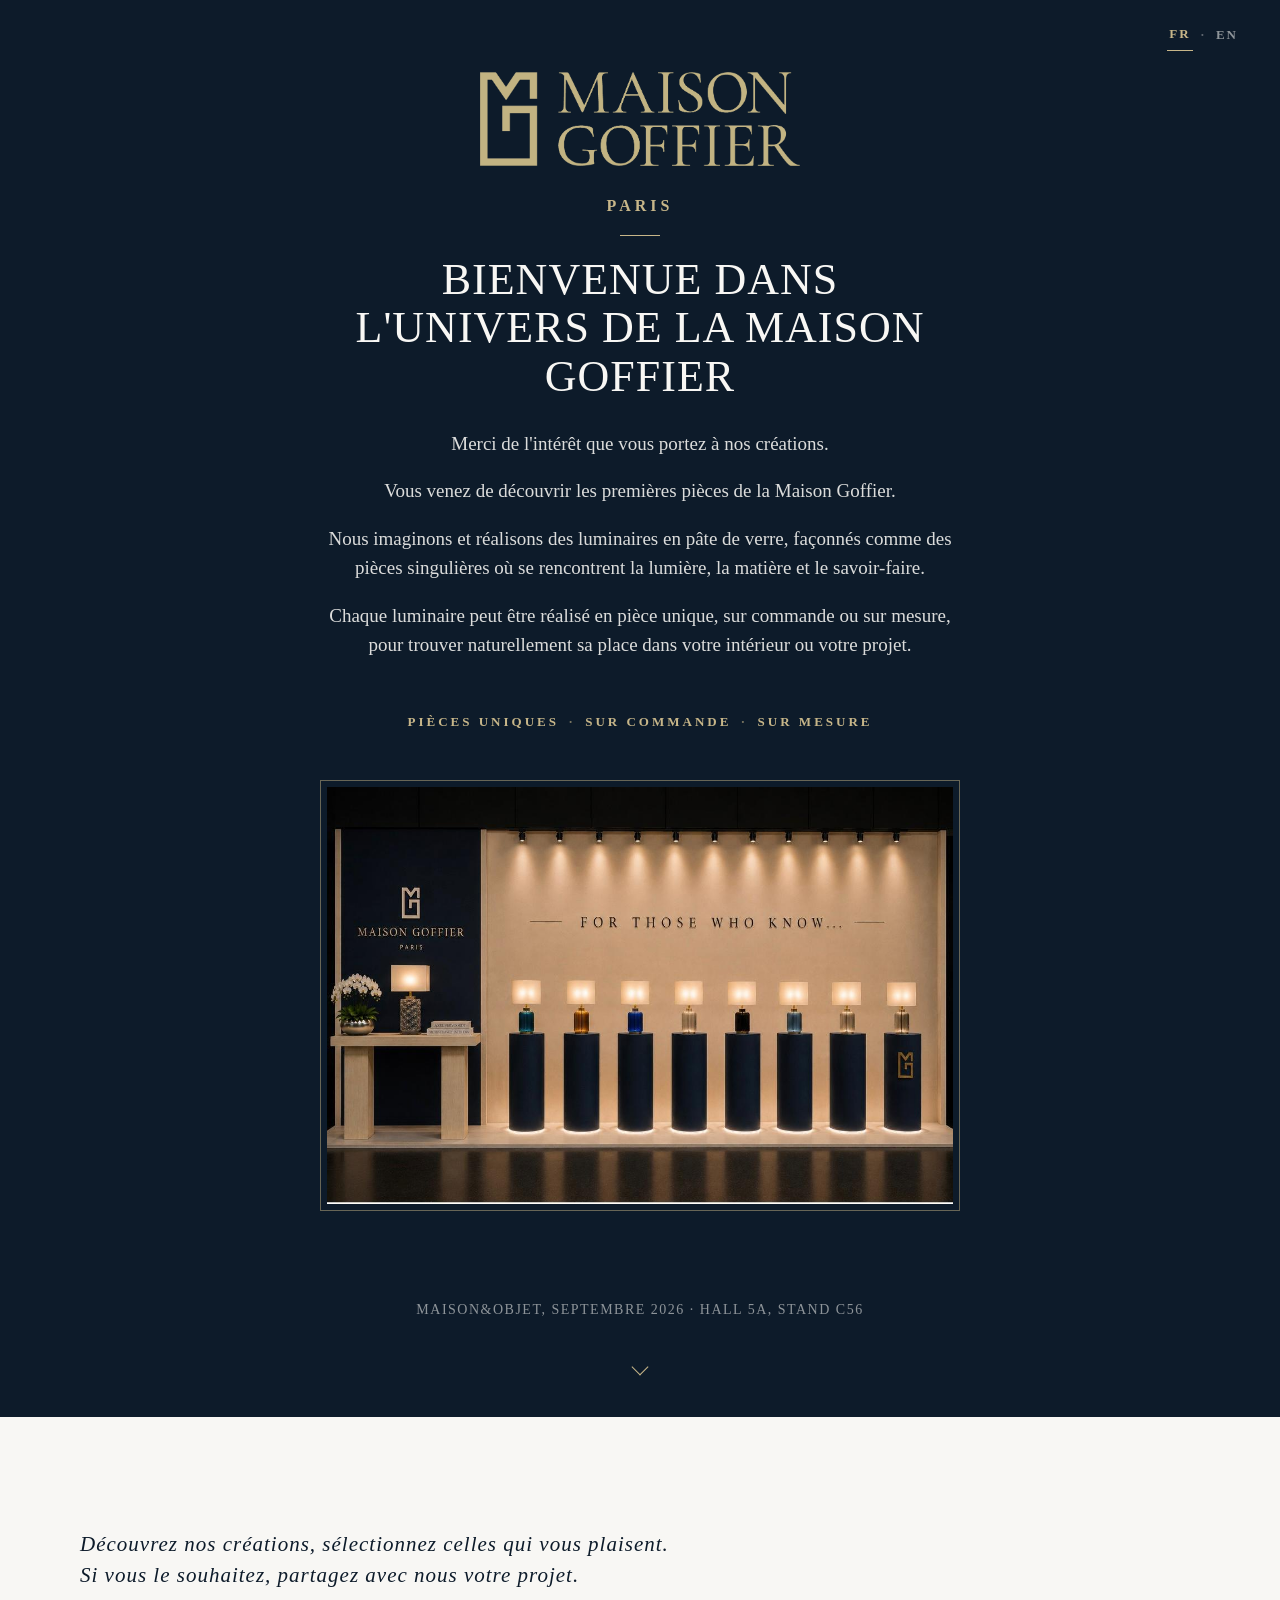
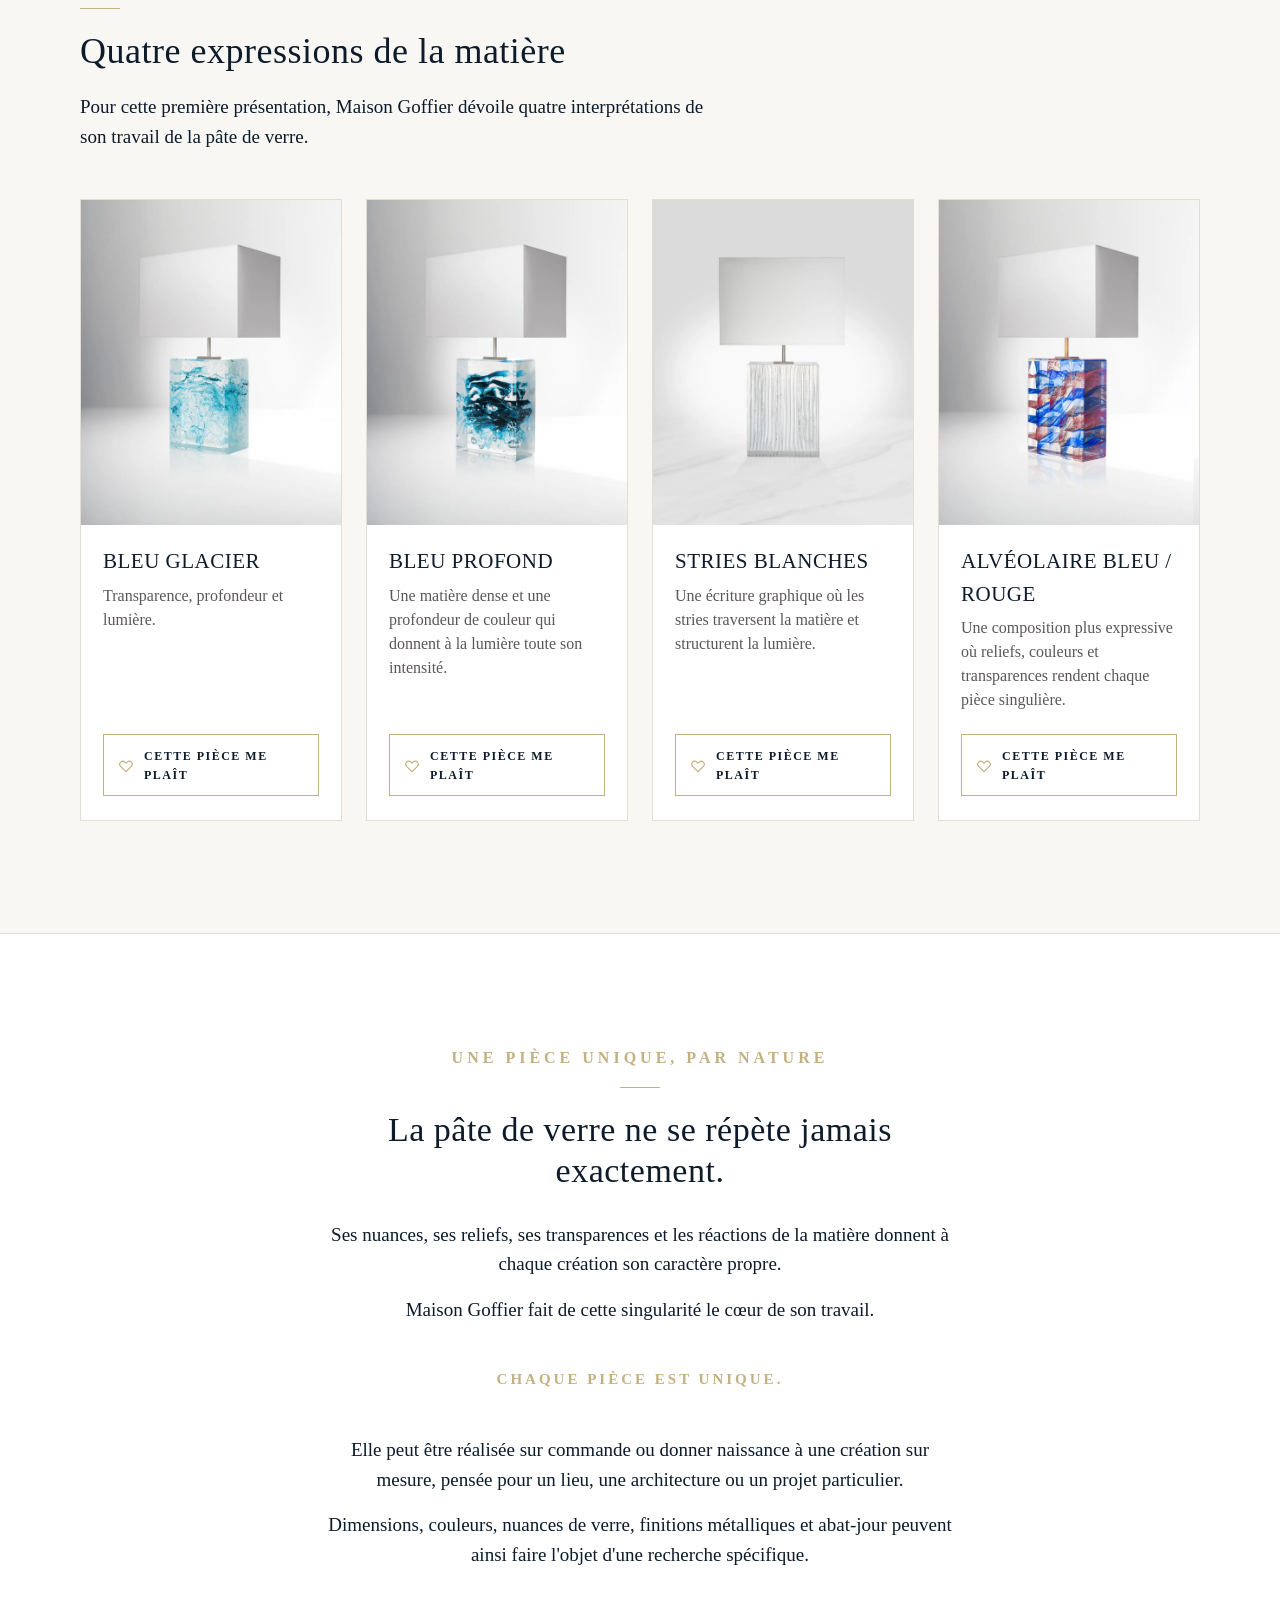
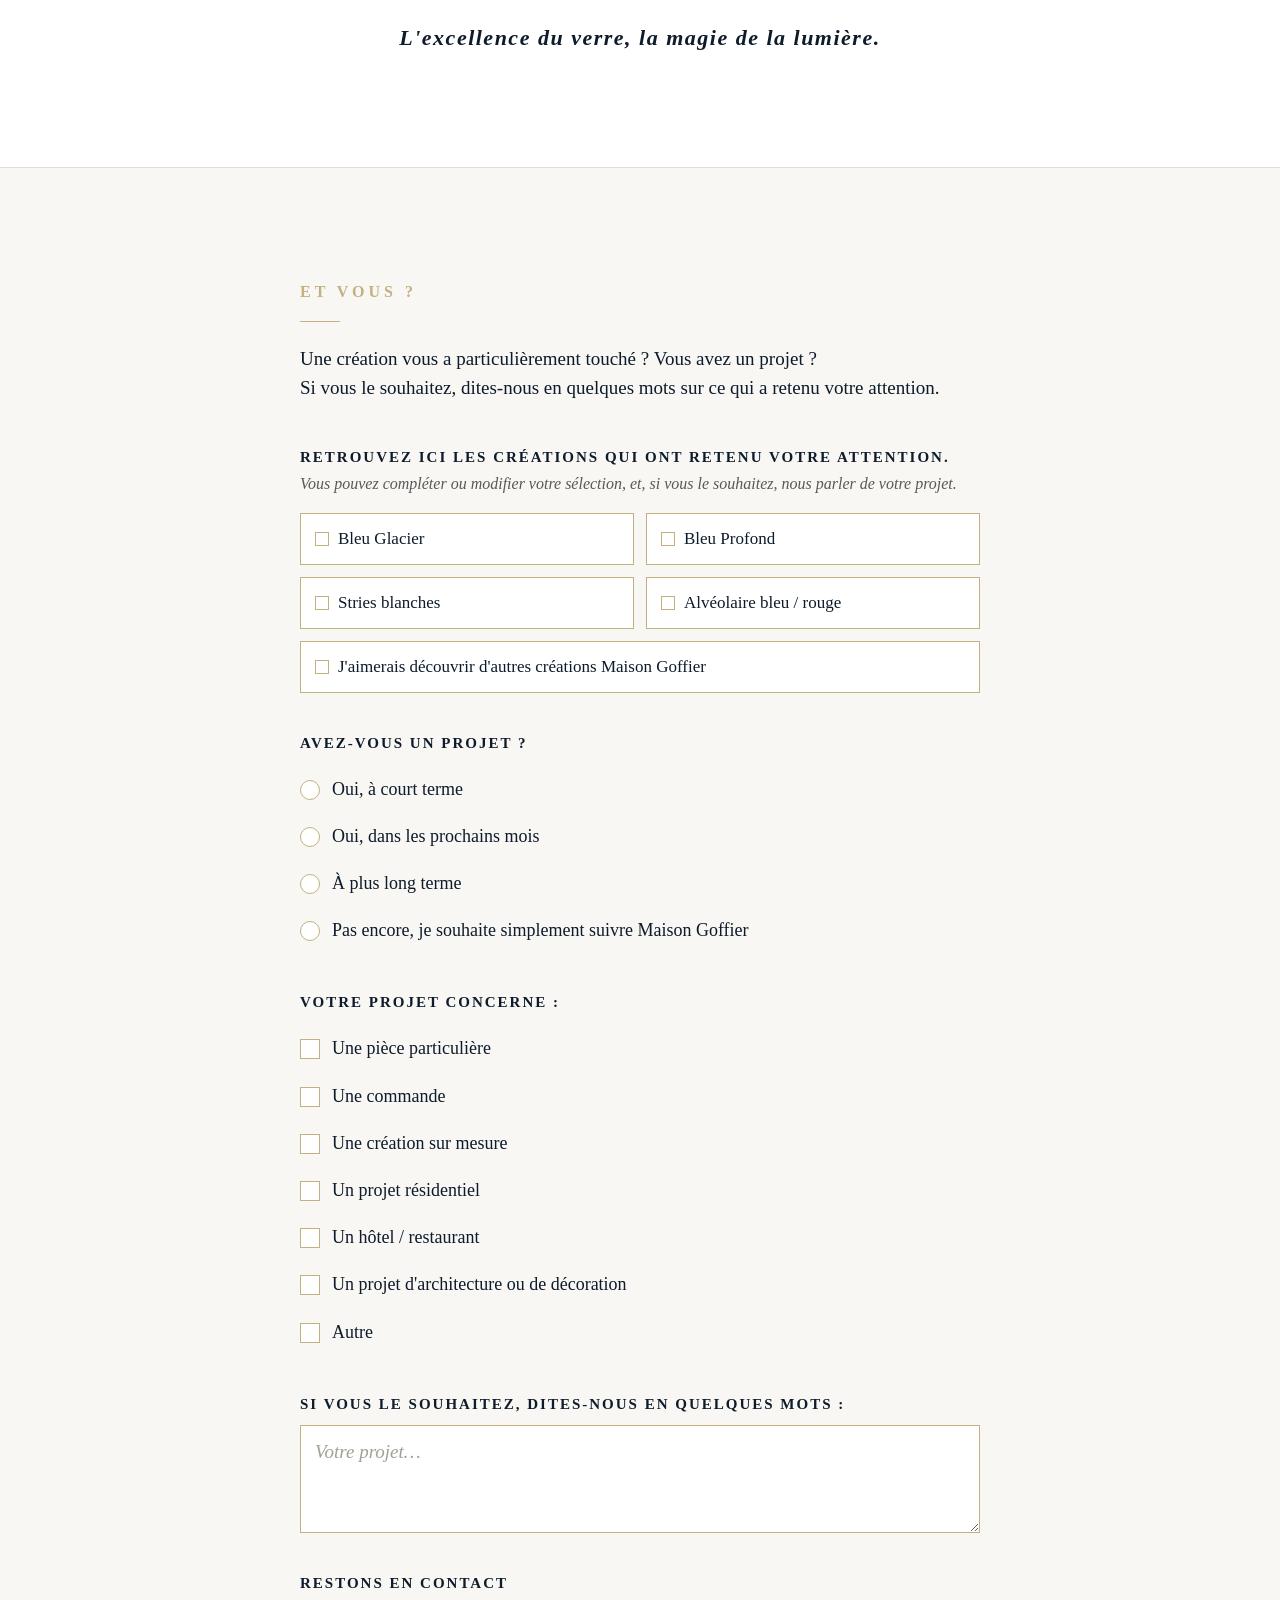
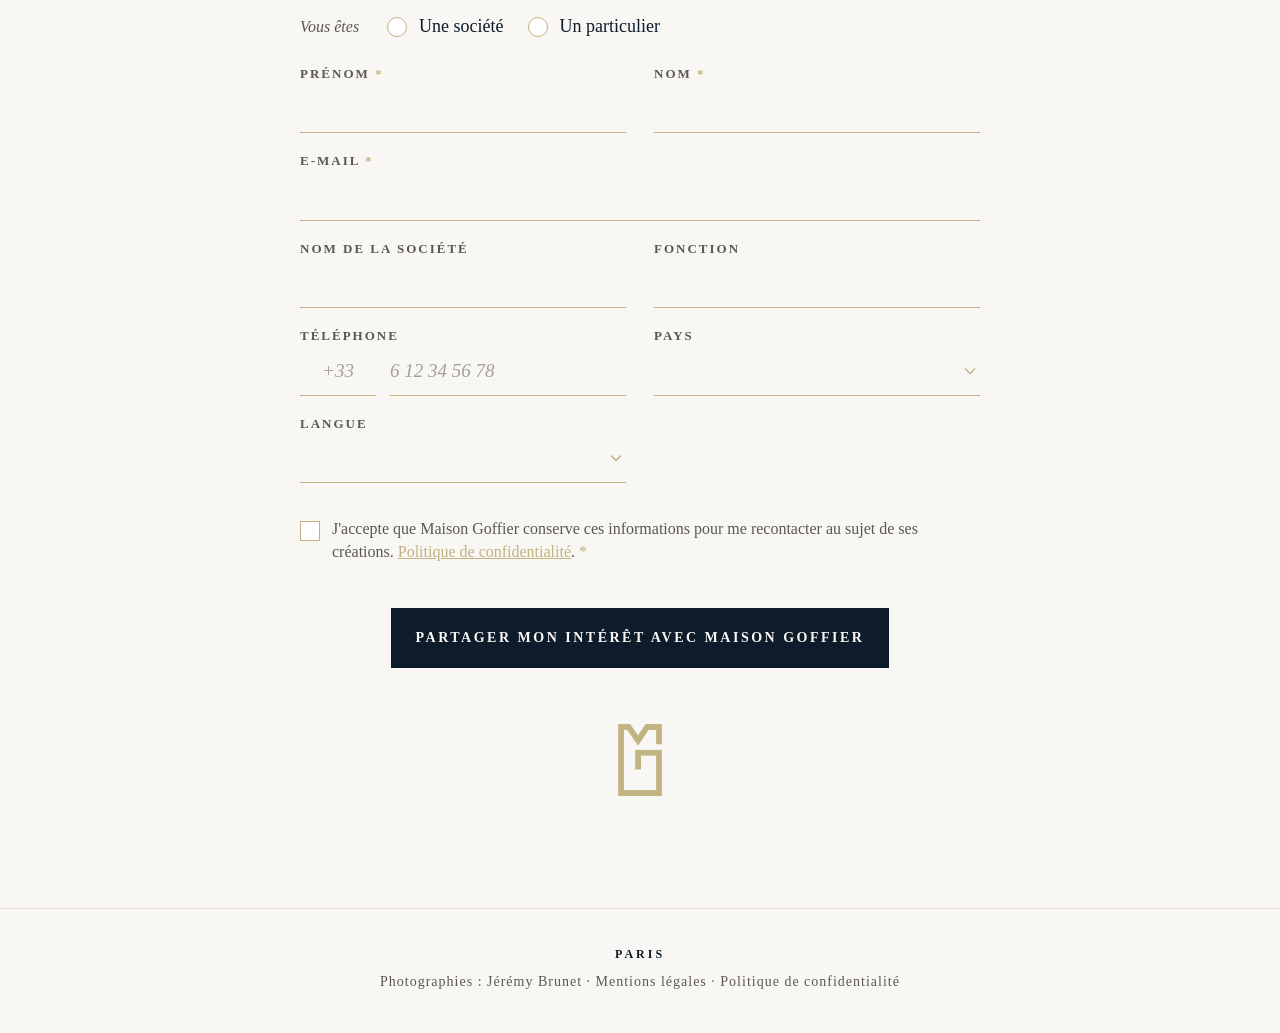
==== commit f095f62b: "Retour Thierry 04/09 : l'invitation devient la tete de section des creations (meme mesure, filet dor" ====
--- a/index.html
+++ b/index.html
@@ -7,7 +7,7 @@
 <meta name="format-detection" content="telephone=no">
 <link rel="preload" href="assets/fonts/cormorant-garamond-latin.woff2" as="font" type="font/woff2" crossorigin>
 <link rel="preload" href="assets/fonts/cormorant-garamond-latin-italic.woff2" as="font" type="font/woff2" crossorigin>
-<title>Maison Goffier, Paris</title><meta name="robots" content="noindex,nofollow"><link rel="stylesheet" href="assets/rencontre.css?v=1788470801"></head>
+<title>Maison Goffier, Paris</title><meta name="robots" content="noindex,nofollow"><link rel="stylesheet" href="assets/rencontre.css?v=1788517616"></head>
 <body class="mg-rencontre mg-ecran-page mg-lang-fr">
 <header class="mg-hero">
 	<nav class="mg-langues" aria-label="Langue / Language">
@@ -36,9 +36,14 @@
 </header>
 <section class="mg-section mg-creations" id="mg-creations">
 	<div class="mg-section__inner">
-				<p class="mg-creations__invite">Découvrez nos créations, sélectionnez celles qui vous plaisent.<br>Si vous le souhaitez, partagez avec nous votre projet.</p>
-		<h2 class="mg-titre mg-titre--seul">Quatre expressions de la matière</h2>
-		<p class="mg-chapo">Pour cette première présentation, Maison Goffier dévoile quatre interprétations de son travail de la pâte de verre.</p>
+		<!-- Tete de section : l'invitation ouvre la deuxieme partie de la page (demande Thierry, 03/09/2026).
+		     Elle occupe la place du surtitre dans le systeme de tete de section : meme mesure, meme filet dore,
+		     meme rythme vertical que les autres sections. -->
+		<div class="mg-creations__tete">
+						<p class="mg-creations__invite">Découvrez nos créations, sélectionnez celles qui vous plaisent.<br>Si vous le souhaitez, partagez avec nous votre projet.</p>
+			<h2 class="mg-titre">Quatre expressions de la matière</h2>
+			<p class="mg-chapo">Pour cette première présentation, Maison Goffier dévoile quatre interprétations de son travail de la pâte de verre.</p>
+		</div>
 
 		<ul class="mg-cartes" role="list">
 						<li class="mg-carte">
@@ -137,7 +142,7 @@
 		<form class="mg-form" id="mg-form" method="post" action="https://maisongoffier.com/wp-admin/admin-post.php" novalidate>
 			<input type="hidden" name="action" value="mg_rencontre_lead">
 			<input type="hidden" name="page_langue" value="fr">
-			<input type="hidden" name="mg_t" id="mg-t" value="1788470847.2330d9b1f1c8d05b4c35">
+			<input type="hidden" name="mg_t" id="mg-t" value="1788517724.e6fad31e73c5c26306cd">
 			<p class="mg-hp" aria-hidden="true"><label for="mg-site-web">Votre site web</label><input type="text" id="mg-site-web" name="mg_site_web" tabindex="-1" autocomplete="off"></p>
 
 						<p class="mg-form__erreur" id="mg-erreur" role="alert" hidden></p>
--- a/assets/rencontre.css
+++ b/assets/rencontre.css
@@ -75,7 +75,6 @@
 	letter-spacing: .5px;
 	margin-top: 22px;
 }
-.mg-titre--seul { margin-top: 0; }
 .mg-chapo, .mg-texte { font-size: 19px; max-width: 640px; }
 .mg-chapo { margin-top: 20px; }
 .mg-texte + .mg-texte { margin-top: 16px; }
@@ -127,7 +126,6 @@
 .mg-hero__photo { margin: 48px auto 0; padding: 6px; border: 1px solid rgba(195, 177, 129, .5); }
 .mg-hero__photo img { width: 100%; aspect-ratio: 3 / 2; object-fit: cover; }
 .mg-hero__pied { max-width: 640px; margin: 48px auto 0; }
-.mg-creations__invite { max-width: 640px; margin: 0 0 32px; font-style: italic; font-weight: 500; font-size: 21px; letter-spacing: 1px; line-height: 1.5; }
 .mg-form__signature { margin: 56px auto 0; width: 44px; }
 .mg-form__signature img { width: 100%; }
 .mg-hero__titre {
@@ -180,6 +178,25 @@
 
 /* Créations */
 .mg-creations { background: var(--mg-creme); }
+/* Tête de section : l'invitation de Thierry ouvre la deuxième partie de la page (03/09/2026).
+   Elle prend la place du surtitre dans le système de tête de section : une seule mesure pour
+   l'invitation, le titre et le chapô, le filet doré de 40 px en lien vers le titre, et le rythme
+   vertical commun (filet à 16 px, titre à 22 px, chapô à 20 px). */
+.mg-creations__tete { max-width: 640px; }
+.mg-creations__invite {
+	margin: 0;
+	font-style: italic;
+	font-weight: 500;
+	font-size: 21px;
+	letter-spacing: 1px;
+	line-height: 1.5;
+	text-wrap: balance;
+}
+.mg-creations__invite::after { content: ''; display: block; width: 40px; height: 1px; margin: 16px 0 0; background: var(--mg-or); }
+.mg-creations__invite + .mg-titre { margin-top: 22px; }
+/* Si le surtitre des créations est un jour remis, c'est lui qui porte le filet, pas l'invitation. */
+.mg-surtitre + .mg-creations__invite { margin-top: 22px; }
+.mg-surtitre + .mg-creations__invite::after { display: none; }
 .mg-cartes {
 	list-style: none;
 	display: grid;
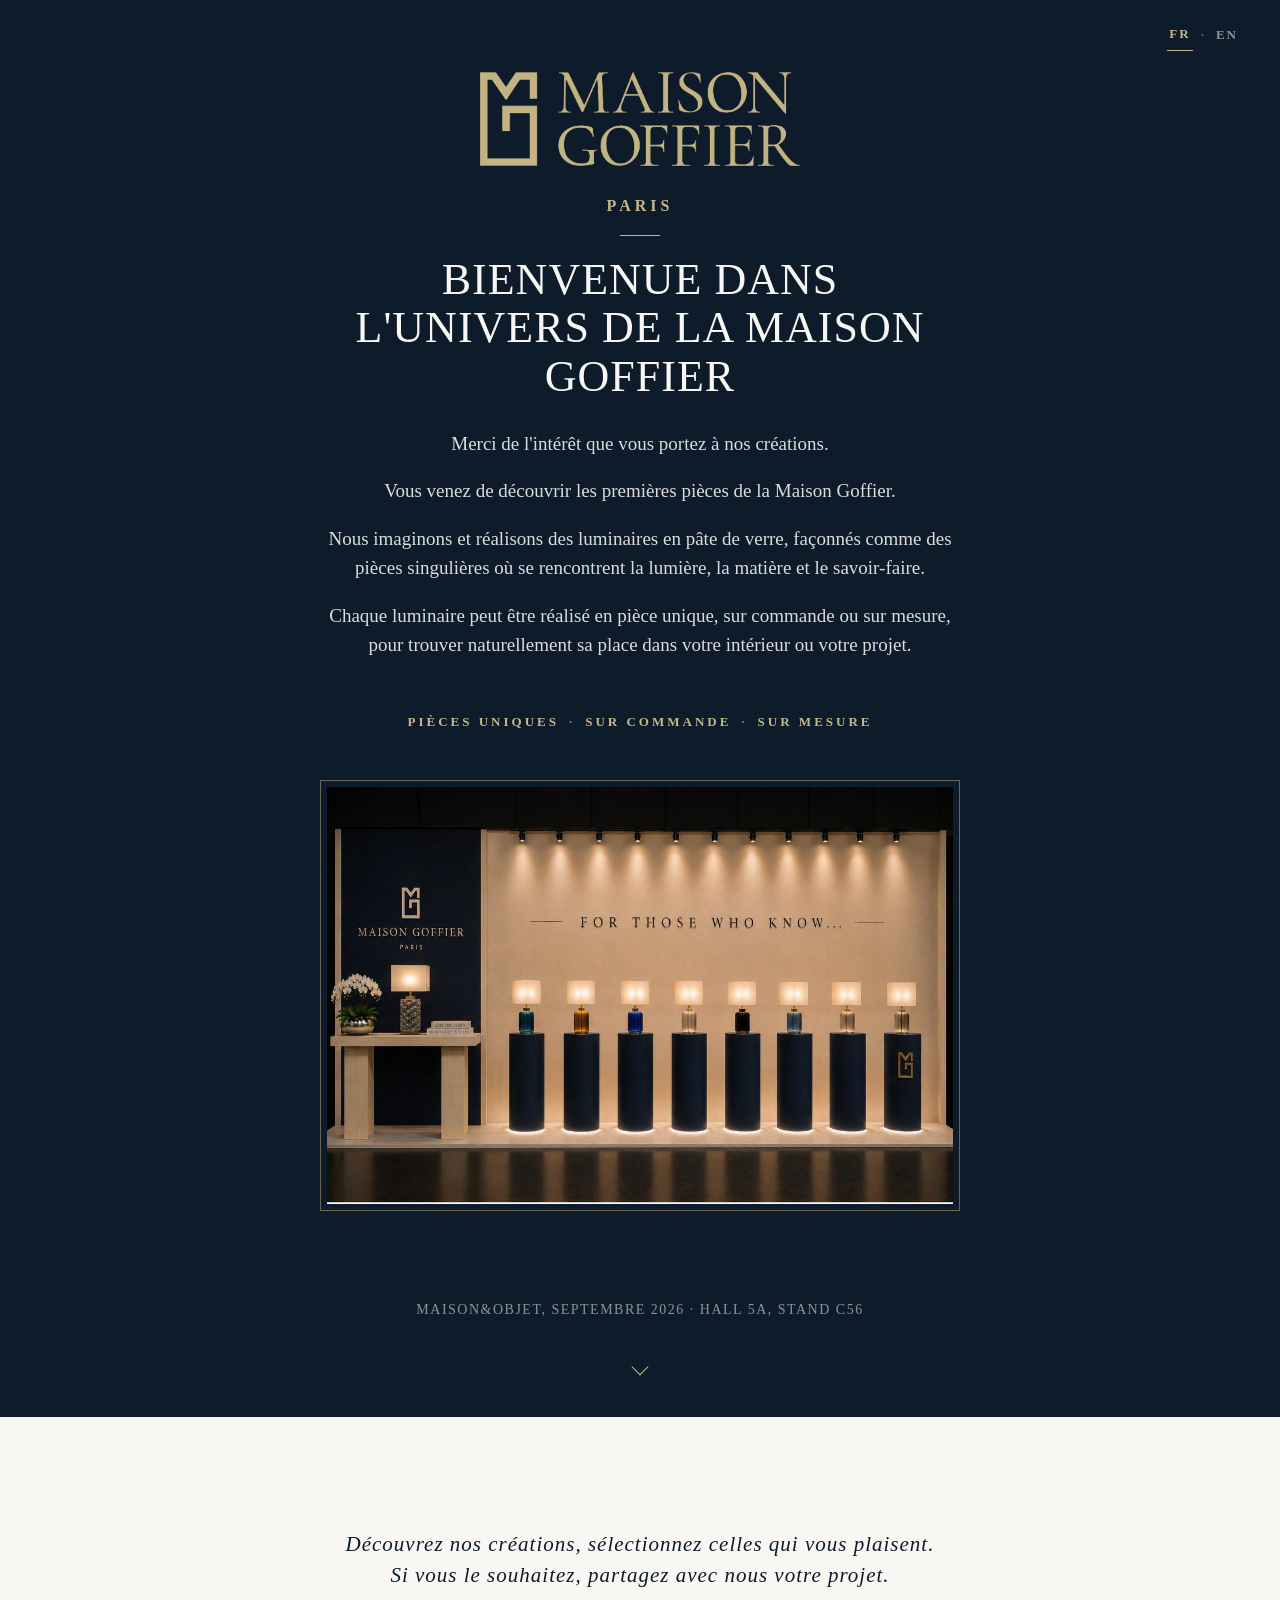
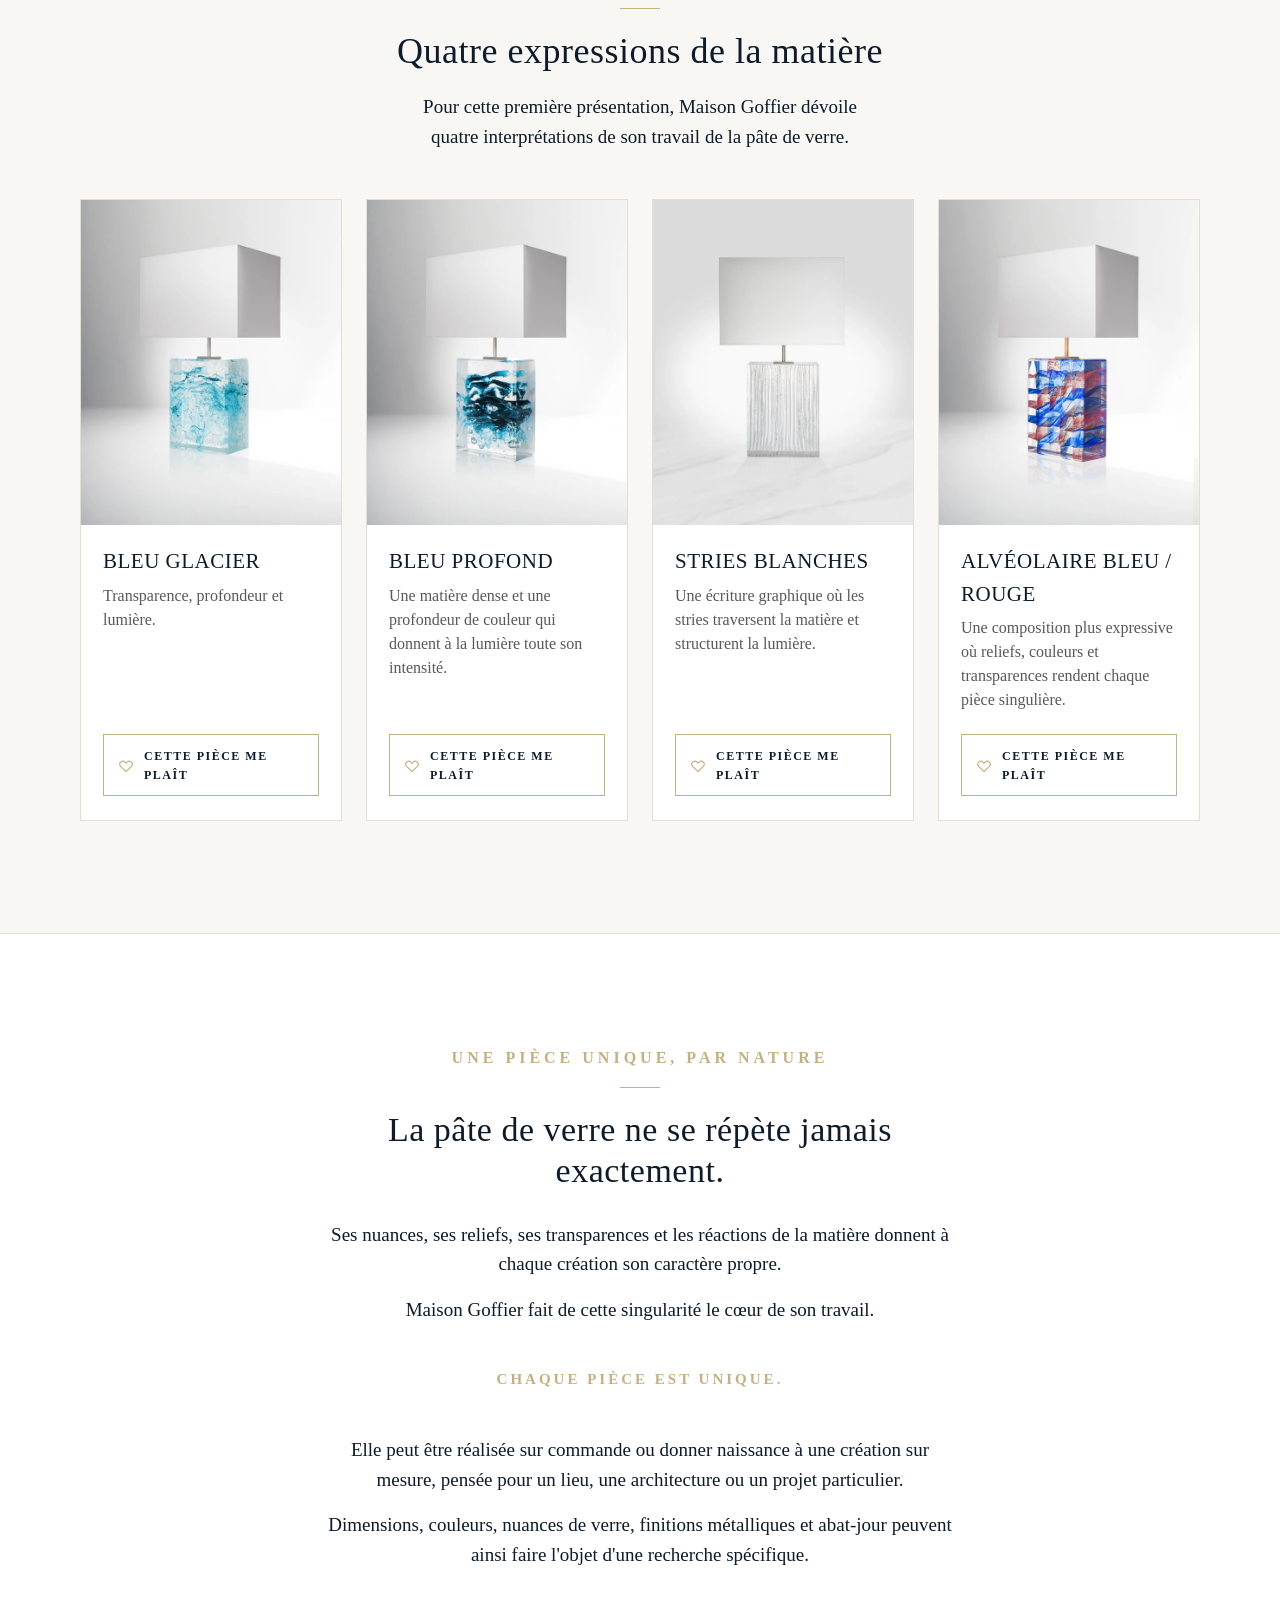
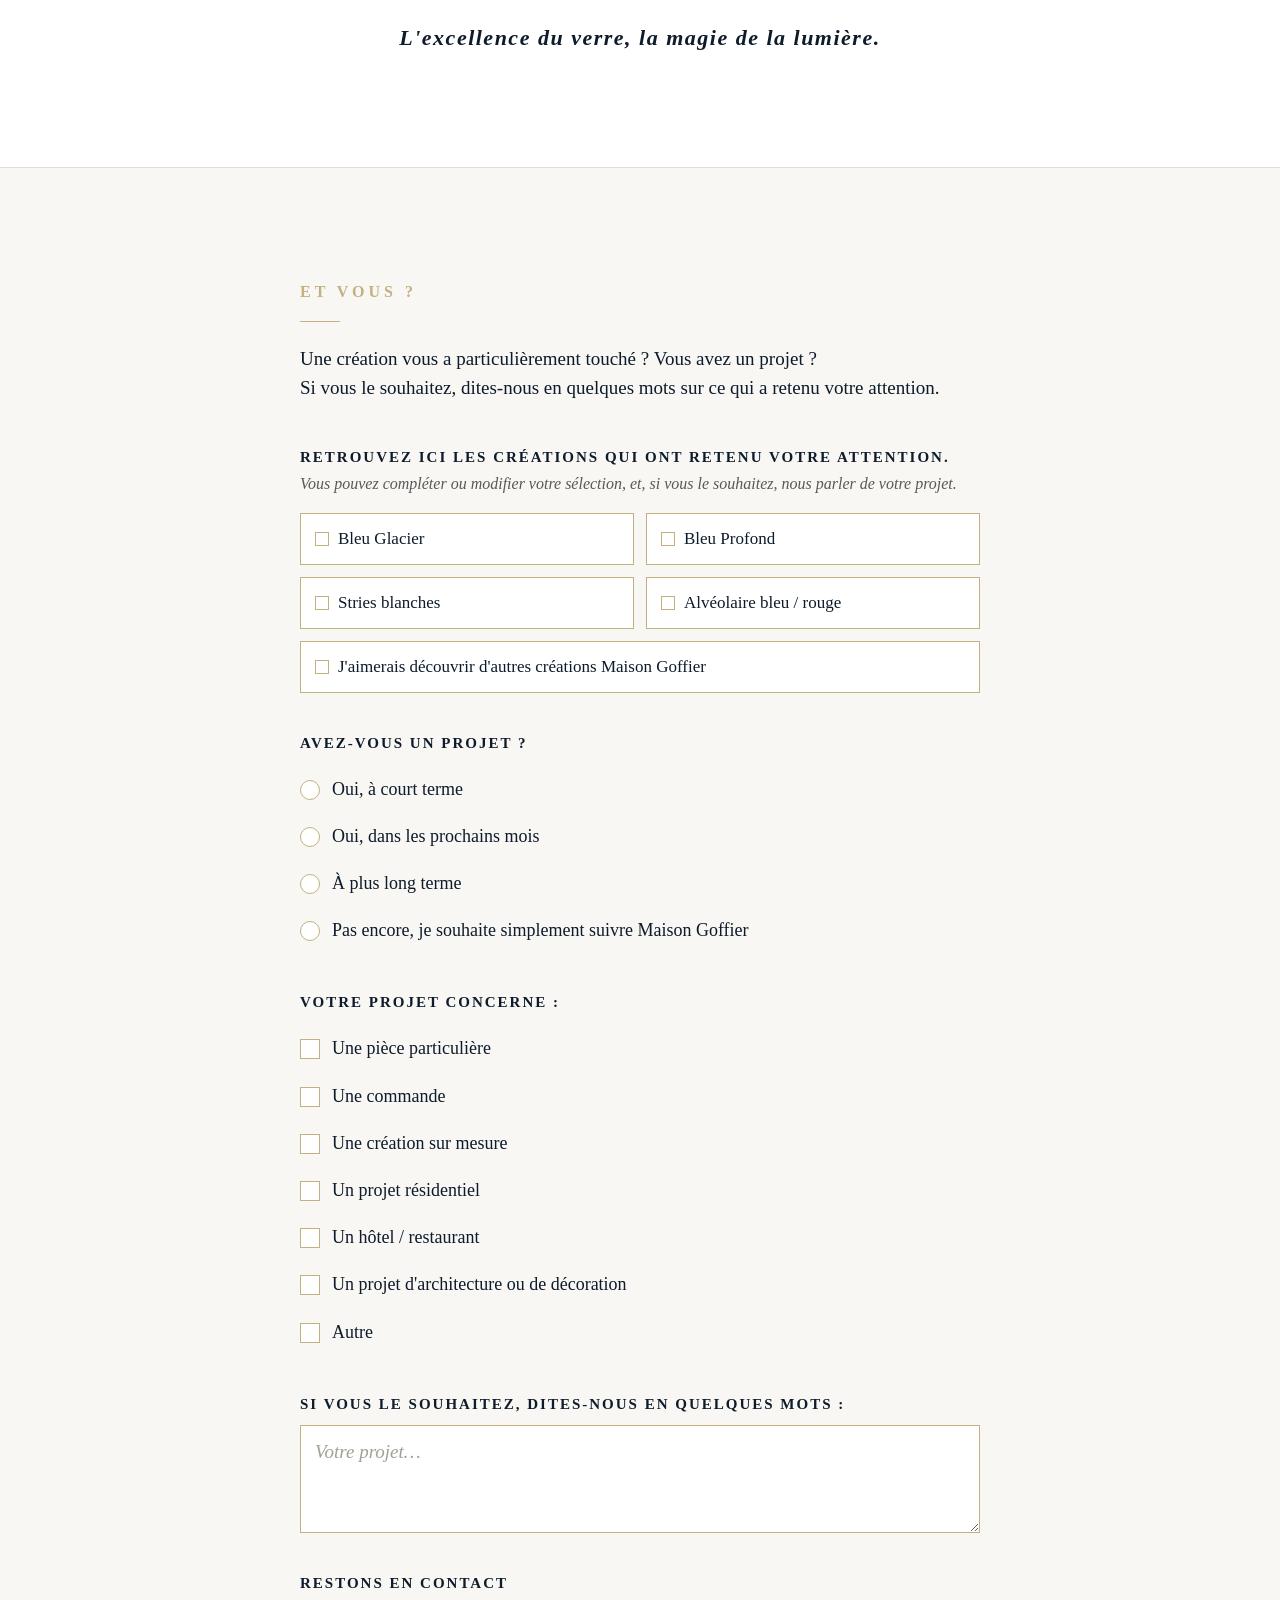
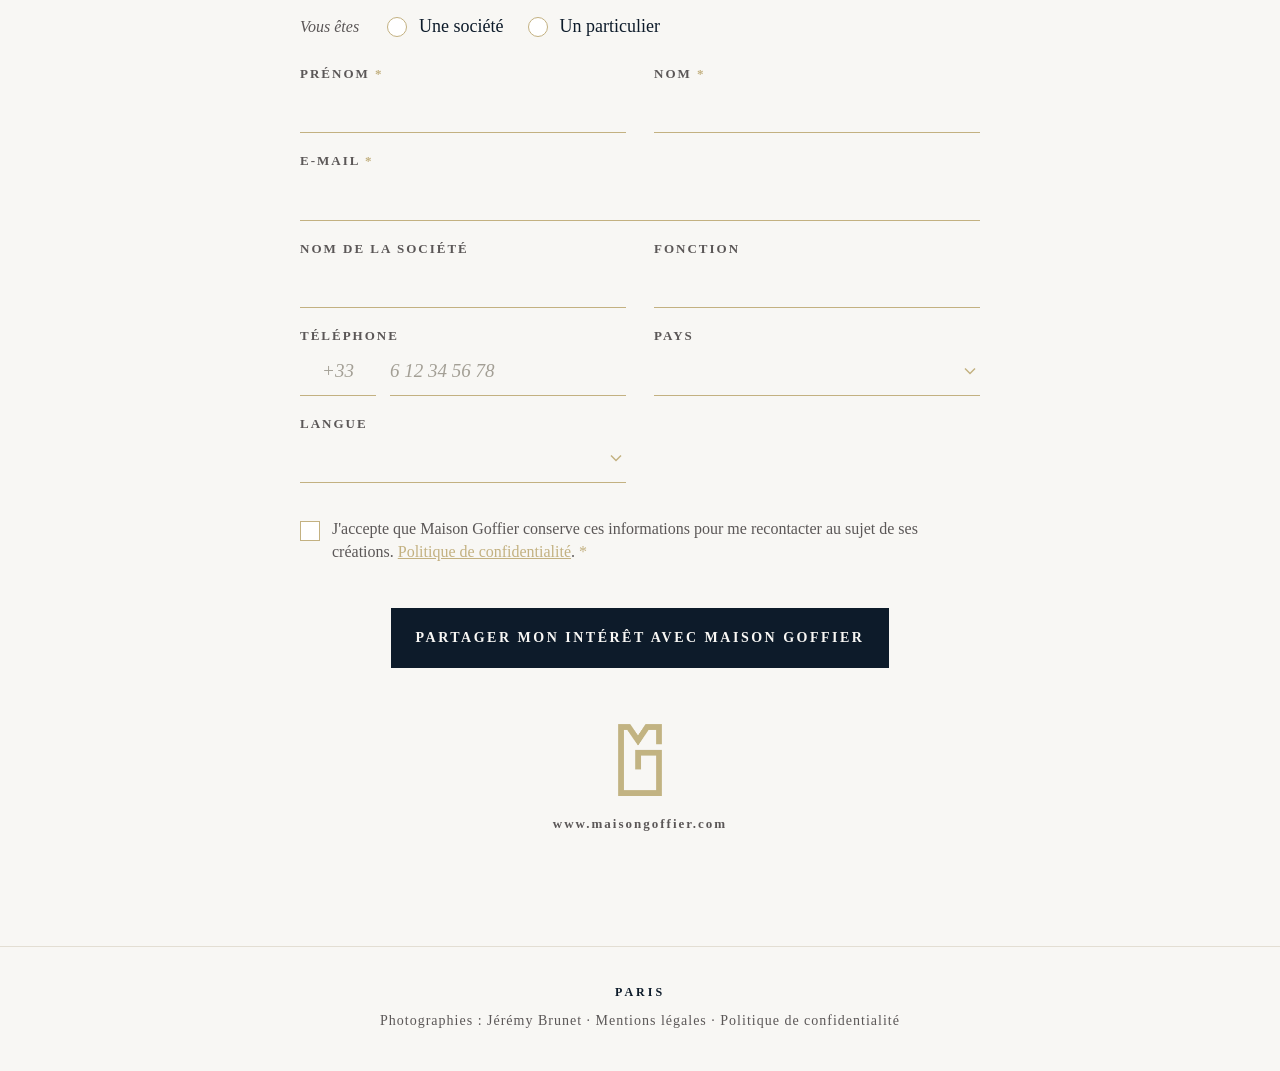
==== commit d2f33bd9: "v1.3.2 : tête des créations centrée, adresse du site en clair sous la signature (call Thierry 04/09)" ====
--- a/index.html
+++ b/index.html
@@ -7,7 +7,7 @@
 <meta name="format-detection" content="telephone=no">
 <link rel="preload" href="assets/fonts/cormorant-garamond-latin.woff2" as="font" type="font/woff2" crossorigin>
 <link rel="preload" href="assets/fonts/cormorant-garamond-latin-italic.woff2" as="font" type="font/woff2" crossorigin>
-<title>Maison Goffier, Paris</title><meta name="robots" content="noindex,nofollow"><link rel="stylesheet" href="assets/rencontre.css?v=1788517616"></head>
+<title>Maison Goffier, Paris</title><meta name="robots" content="noindex,nofollow"><link rel="stylesheet" href="assets/rencontre.css?v=1788541582"></head>
 <body class="mg-rencontre mg-ecran-page mg-lang-fr">
 <header class="mg-hero">
 	<nav class="mg-langues" aria-label="Langue / Language">
@@ -142,7 +142,7 @@
 		<form class="mg-form" id="mg-form" method="post" action="https://maisongoffier.com/wp-admin/admin-post.php" novalidate>
 			<input type="hidden" name="action" value="mg_rencontre_lead">
 			<input type="hidden" name="page_langue" value="fr">
-			<input type="hidden" name="mg_t" id="mg-t" value="1788517724.e6fad31e73c5c26306cd">
+			<input type="hidden" name="mg_t" id="mg-t" value="1788541682.6bd3f44140b0d413efd3">
 			<p class="mg-hp" aria-hidden="true"><label for="mg-site-web">Votre site web</label><input type="text" id="mg-site-web" name="mg_site_web" tabindex="-1" autocomplete="off"></p>
 
 						<p class="mg-form__erreur" id="mg-erreur" role="alert" hidden></p>
@@ -210,6 +210,7 @@
 			<button type="submit" class="mg-bouton" id="mg-envoyer"><span class="mg-bouton__long">Partager mon intérêt avec Maison Goffier</span><span class="mg-bouton__court">Partager mon intérêt</span></button>
 		</form>
 		<p class="mg-form__signature"><picture><source type="image/webp" srcset="assets/img/monogramme-mg.webp"><img src="assets/img/monogramme-mg.png" alt="" width="170" height="278" loading="lazy"></picture></p>
+		<p class="mg-form__site">www.maisongoffier.com</p>
 	</div>
 </section>
 
--- a/assets/rencontre.css
+++ b/assets/rencontre.css
@@ -128,6 +128,9 @@
 .mg-hero__pied { max-width: 640px; margin: 48px auto 0; }
 .mg-form__signature { margin: 56px auto 0; width: 44px; }
 .mg-form__signature img { width: 100%; }
+/* 04/09/2026, call Thierry : l'adresse du site en clair sous le monogramme, SANS lien (compromis
+   Bertrand / Thierry : l'information est là, le prospect n'est pas emmené hors du formulaire). */
+.mg-form__site { margin: 18px 0 0; text-align: center; font-size: 13px; font-weight: 600; letter-spacing: 2px; text-transform: lowercase; color: var(--mg-pierre); }
 .mg-hero__titre {
 	font-size: 34px;
 	font-weight: 500;
@@ -182,7 +185,10 @@
    Elle prend la place du surtitre dans le système de tête de section : une seule mesure pour
    l'invitation, le titre et le chapô, le filet doré de 40 px en lien vers le titre, et le rythme
    vertical commun (filet à 16 px, titre à 22 px, chapô à 20 px). */
-.mg-creations__tete { max-width: 640px; }
+/* 04/09/2026, call Thierry : toute la tête de section est centrée, comme le reste de la page
+   (hero, pièce unique, bandeau). Les cartes en dessous restent alignées à gauche. */
+.mg-creations__tete { max-width: 640px; margin: 0 auto; text-align: center; }
+.mg-creations__tete .mg-chapo { text-wrap: balance; }
 .mg-creations__invite {
 	margin: 0;
 	font-style: italic;
@@ -192,7 +198,7 @@
 	line-height: 1.5;
 	text-wrap: balance;
 }
-.mg-creations__invite::after { content: ''; display: block; width: 40px; height: 1px; margin: 16px 0 0; background: var(--mg-or); }
+.mg-creations__invite::after { content: ''; display: block; width: 40px; height: 1px; margin: 16px auto 0; background: var(--mg-or); }
 .mg-creations__invite + .mg-titre { margin-top: 22px; }
 /* Si le surtitre des créations est un jour remis, c'est lui qui porte le filet, pas l'invitation. */
 .mg-surtitre + .mg-creations__invite { margin-top: 22px; }
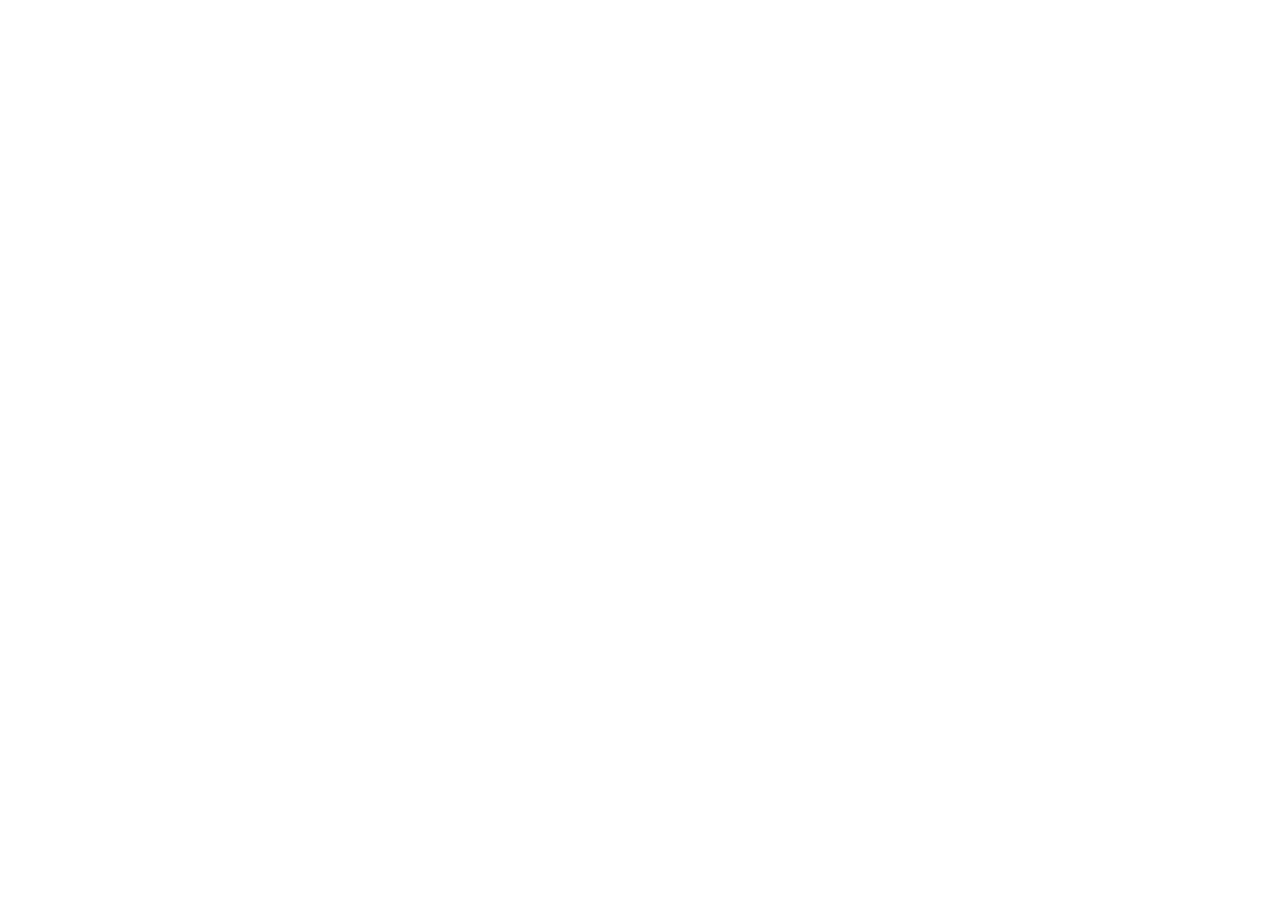
==== commit 2c356fcb: "Page en production : la preview redirige vers maisongoffier.com/rencontre" ====
--- a/index.html
+++ b/index.html
@@ -1,226 +1 @@
-<!DOCTYPE html>
-<html lang="fr-FR">
-<head>
-<meta charset="UTF-8">
-<meta name="viewport" content="width=device-width, initial-scale=1">
-<meta name="theme-color" content="#0d1b2a">
-<meta name="format-detection" content="telephone=no">
-<link rel="preload" href="assets/fonts/cormorant-garamond-latin.woff2" as="font" type="font/woff2" crossorigin>
-<link rel="preload" href="assets/fonts/cormorant-garamond-latin-italic.woff2" as="font" type="font/woff2" crossorigin>
-<title>Maison Goffier, Paris</title><meta name="robots" content="noindex,nofollow"><link rel="stylesheet" href="assets/rencontre.css?v=1788541582"></head>
-<body class="mg-rencontre mg-ecran-page mg-lang-fr">
-<header class="mg-hero">
-	<nav class="mg-langues" aria-label="Langue / Language">
-	<a href="index.html" class="est-active" aria-current="true" lang="fr">FR</a><span aria-hidden="true">·</span><a href="en.html"  lang="en">EN</a>
-</nav>
-	<div class="mg-hero__inner">
-		<div class="mg-hero__logo">
-			<picture>
-				<source type="image/webp" srcset="assets/img/logo-maison-goffier.webp">
-				<img src="assets/img/logo-maison-goffier.png" alt="Maison Goffier" width="949" height="279" fetchpriority="high">
-			</picture>
-		</div>
-		<p class="mg-surtitre">Paris</p>
-		<h1 class="mg-hero__titre">Bienvenue dans l'univers de la Maison Goffier</h1>
-				<p class="mg-hero__texte">Merci de l'intérêt que vous portez à nos créations.</p>
-				<p class="mg-hero__texte">Vous venez de découvrir les premières pièces de la Maison Goffier.</p>
-				<p class="mg-hero__texte">Nous imaginons et réalisons des luminaires en pâte de verre, façonnés comme des pièces singulières où se rencontrent la lumière, la matière et le savoir-faire.</p>
-				<p class="mg-hero__texte">Chaque luminaire peut être réalisé en pièce unique, sur commande ou sur mesure, pour trouver naturellement sa place dans votre intérieur ou votre projet.</p>
-				<p class="mg-hero__mots"><span class="mg-hero__mot">Pièces uniques</span><span class="mg-hero__sep" aria-hidden="true">·</span><span class="mg-hero__mot">Sur commande</span><span class="mg-hero__sep" aria-hidden="true">·</span><span class="mg-hero__mot">Sur mesure</span></p>
-				<figure class="mg-hero__photo"><img src="assets/img/stand-maison-objet-2026.jpg" alt="Le stand Maison Goffier au salon Maison&amp;Objet" width="1280" height="853" decoding="async"></figure>
-			</div>
-	<div class="mg-hero__pied">
-				<p class="mg-hero__salon">Maison&amp;Objet, septembre 2026 · Hall 5A, stand C56</p>
-			</div>
-	<a class="mg-hero__fleche" href="#mg-creations" aria-label="Découvrir les créations"><span></span></a>
-</header>
-<section class="mg-section mg-creations" id="mg-creations">
-	<div class="mg-section__inner">
-		<!-- Tete de section : l'invitation ouvre la deuxieme partie de la page (demande Thierry, 03/09/2026).
-		     Elle occupe la place du surtitre dans le systeme de tete de section : meme mesure, meme filet dore,
-		     meme rythme vertical que les autres sections. -->
-		<div class="mg-creations__tete">
-						<p class="mg-creations__invite">Découvrez nos créations, sélectionnez celles qui vous plaisent.<br>Si vous le souhaitez, partagez avec nous votre projet.</p>
-			<h2 class="mg-titre">Quatre expressions de la matière</h2>
-			<p class="mg-chapo">Pour cette première présentation, Maison Goffier dévoile quatre interprétations de son travail de la pâte de verre.</p>
-		</div>
-
-		<ul class="mg-cartes" role="list">
-						<li class="mg-carte">
-				<input type="checkbox" class="mg-carte__input" id="mg-sel-bleu-glacier" name="creations[]" value="bleu-glacier" form="mg-form">
-				<div class="mg-carte__visuel">
-					<picture>
-						<source type="image/webp" srcset="assets/img/bleu-glacier.webp">
-						<img src="assets/img/bleu-glacier.jpg" alt="Lampe Bleu Glacier, pied en pâte de verre bleu clair veiné, abat-jour blanc" width="1200" height="1500" decoding="async">
-					</picture>
-				</div>
-				<div class="mg-carte__corps">
-					<h3 class="mg-carte__nom">Bleu Glacier</h3>
-					<p class="mg-carte__texte">Transparence, profondeur et lumière.</p>
-					<label class="mg-carte__bouton" for="mg-sel-bleu-glacier">
-						<span class="mg-coeur" aria-hidden="true"></span>
-						<span class="mg-carte__bouton-texte">Cette pièce me plaît</span>
-						<span class="mg-carte__bouton-texte mg-carte__bouton-texte--choisie">Pièce retenue</span>
-					</label>
-				</div>
-			</li>
-						<li class="mg-carte">
-				<input type="checkbox" class="mg-carte__input" id="mg-sel-bleu-profond" name="creations[]" value="bleu-profond" form="mg-form">
-				<div class="mg-carte__visuel">
-					<picture>
-						<source type="image/webp" srcset="assets/img/bleu-profond.webp">
-						<img src="assets/img/bleu-profond.jpg" alt="Lampe Bleu Profond, pied en pâte de verre turquoise dense, abat-jour blanc" width="1200" height="1500" decoding="async">
-					</picture>
-				</div>
-				<div class="mg-carte__corps">
-					<h3 class="mg-carte__nom">Bleu Profond</h3>
-					<p class="mg-carte__texte">Une matière dense et une profondeur de couleur qui donnent à la lumière toute son intensité.</p>
-					<label class="mg-carte__bouton" for="mg-sel-bleu-profond">
-						<span class="mg-coeur" aria-hidden="true"></span>
-						<span class="mg-carte__bouton-texte">Cette pièce me plaît</span>
-						<span class="mg-carte__bouton-texte mg-carte__bouton-texte--choisie">Pièce retenue</span>
-					</label>
-				</div>
-			</li>
-						<li class="mg-carte">
-				<input type="checkbox" class="mg-carte__input" id="mg-sel-stries-blanches" name="creations[]" value="stries-blanches" form="mg-form">
-				<div class="mg-carte__visuel">
-					<picture>
-						<source type="image/webp" srcset="assets/img/stries-blanches.webp">
-						<img src="assets/img/stries-blanches.jpg" alt="Lampe Stries blanches, pied en pâte de verre strié blanc, abat-jour blanc" width="1200" height="1500" decoding="async">
-					</picture>
-				</div>
-				<div class="mg-carte__corps">
-					<h3 class="mg-carte__nom">Stries blanches</h3>
-					<p class="mg-carte__texte">Une écriture graphique où les stries traversent la matière et structurent la lumière.</p>
-					<label class="mg-carte__bouton" for="mg-sel-stries-blanches">
-						<span class="mg-coeur" aria-hidden="true"></span>
-						<span class="mg-carte__bouton-texte">Cette pièce me plaît</span>
-						<span class="mg-carte__bouton-texte mg-carte__bouton-texte--choisie">Pièce retenue</span>
-					</label>
-				</div>
-			</li>
-						<li class="mg-carte">
-				<input type="checkbox" class="mg-carte__input" id="mg-sel-alveolaire" name="creations[]" value="alveolaire" form="mg-form">
-				<div class="mg-carte__visuel">
-					<picture>
-						<source type="image/webp" srcset="assets/img/alveolaire-bleu-rouge.webp">
-						<img src="assets/img/alveolaire-bleu-rouge.jpg" alt="Lampe Alvéolaire bleu et rouge, pied en pâte de verre à reliefs colorés, abat-jour blanc" width="1200" height="1500" decoding="async">
-					</picture>
-				</div>
-				<div class="mg-carte__corps">
-					<h3 class="mg-carte__nom">Alvéolaire bleu / rouge</h3>
-					<p class="mg-carte__texte">Une composition plus expressive où reliefs, couleurs et transparences rendent chaque pièce singulière.</p>
-					<label class="mg-carte__bouton" for="mg-sel-alveolaire">
-						<span class="mg-coeur" aria-hidden="true"></span>
-						<span class="mg-carte__bouton-texte">Cette pièce me plaît</span>
-						<span class="mg-carte__bouton-texte mg-carte__bouton-texte--choisie">Pièce retenue</span>
-					</label>
-				</div>
-			</li>
-					</ul>
-	</div>
-</section>
-<section class="mg-section mg-unique">
-	<div class="mg-section__inner">
-		<p class="mg-surtitre">Une pièce unique, par nature</p>
-		<p class="mg-unique__accroche">La pâte de verre ne se répète jamais exactement.</p>
-		<p class="mg-texte">Ses nuances, ses reliefs, ses transparences et les réactions de la matière donnent à chaque création son caractère propre.</p>
-		<p class="mg-texte">Maison Goffier fait de cette singularité le cœur de son travail.</p>
-		<p class="mg-unique__mots">Chaque pièce est unique.</p>
-		<p class="mg-texte">Elle peut être réalisée sur commande ou donner naissance à une création sur mesure, pensée pour un lieu, une architecture ou un projet particulier.</p>
-		<p class="mg-texte">Dimensions, couleurs, nuances de verre, finitions métalliques et abat-jour peuvent ainsi faire l'objet d'une recherche spécifique.</p>
-		<p class="mg-signature">L'excellence du verre, la magie de la lumière.</p>
-	</div>
-</section>
-<section class="mg-section mg-form-section" id="mg-form-section">
-	<div class="mg-section__inner">
-		<div class="mg-form__intro">
-			<p class="mg-surtitre">Et vous ?</p>
-			<p class="mg-chapo">Une création vous a particulièrement touché ? Vous avez un projet ?<br>Si vous le souhaitez, dites-nous en quelques mots sur ce qui a retenu votre attention.</p>
-		</div>
-		<form class="mg-form" id="mg-form" method="post" action="https://maisongoffier.com/wp-admin/admin-post.php" novalidate>
-			<input type="hidden" name="action" value="mg_rencontre_lead">
-			<input type="hidden" name="page_langue" value="fr">
-			<input type="hidden" name="mg_t" id="mg-t" value="1788541682.6bd3f44140b0d413efd3">
-			<p class="mg-hp" aria-hidden="true"><label for="mg-site-web">Votre site web</label><input type="text" id="mg-site-web" name="mg_site_web" tabindex="-1" autocomplete="off"></p>
-
-						<p class="mg-form__erreur" id="mg-erreur" role="alert" hidden></p>
-
-			<fieldset class="mg-groupe">
-				<legend class="mg-question">Retrouvez ici les créations qui ont retenu votre attention.</legend>
-				<p class="mg-aide">Vous pouvez compléter ou modifier votre sélection, et, si vous le souhaitez, nous parler de votre projet.</p>
-				<div class="mg-pilules" id="mg-recap">
-										<label class="mg-pilule" for="mg-sel-bleu-glacier" data-for="mg-sel-bleu-glacier"><span class="mg-coche" aria-hidden="true"></span>Bleu Glacier</label>
-										<label class="mg-pilule" for="mg-sel-bleu-profond" data-for="mg-sel-bleu-profond"><span class="mg-coche" aria-hidden="true"></span>Bleu Profond</label>
-										<label class="mg-pilule" for="mg-sel-stries-blanches" data-for="mg-sel-stries-blanches"><span class="mg-coche" aria-hidden="true"></span>Stries blanches</label>
-										<label class="mg-pilule" for="mg-sel-alveolaire" data-for="mg-sel-alveolaire"><span class="mg-coche" aria-hidden="true"></span>Alvéolaire bleu / rouge</label>
-										<label class="mg-pilule mg-pilule--autres"><input type="checkbox" name="autres_creations" value="1"><span class="mg-coche" aria-hidden="true"></span>J'aimerais découvrir d'autres créations Maison Goffier</label>
-				</div>
-			</fieldset>
-
-			<fieldset class="mg-groupe">
-				<legend class="mg-question">Avez-vous un projet ?</legend>
-				<div class="mg-options">
-										<label class="mg-option"><input type="radio" name="horizon" value="court-terme"><span class="mg-rond" aria-hidden="true"></span>Oui, à court terme</label>
-										<label class="mg-option"><input type="radio" name="horizon" value="prochains-mois"><span class="mg-rond" aria-hidden="true"></span>Oui, dans les prochains mois</label>
-										<label class="mg-option"><input type="radio" name="horizon" value="plus-tard"><span class="mg-rond" aria-hidden="true"></span>À plus long terme</label>
-										<label class="mg-option"><input type="radio" name="horizon" value="suivre"><span class="mg-rond" aria-hidden="true"></span>Pas encore, je souhaite simplement suivre Maison Goffier</label>
-									</div>
-			</fieldset>
-
-			<fieldset class="mg-groupe">
-				<legend class="mg-question">Votre projet concerne :</legend>
-				<div class="mg-options">
-										<label class="mg-option"><input type="checkbox" name="projets[]" value="piece"><span class="mg-coche" aria-hidden="true"></span>Une pièce particulière</label>
-										<label class="mg-option"><input type="checkbox" name="projets[]" value="commande"><span class="mg-coche" aria-hidden="true"></span>Une commande</label>
-										<label class="mg-option"><input type="checkbox" name="projets[]" value="sur-mesure"><span class="mg-coche" aria-hidden="true"></span>Une création sur mesure</label>
-										<label class="mg-option"><input type="checkbox" name="projets[]" value="residentiel"><span class="mg-coche" aria-hidden="true"></span>Un projet résidentiel</label>
-										<label class="mg-option"><input type="checkbox" name="projets[]" value="hotel"><span class="mg-coche" aria-hidden="true"></span>Un hôtel / restaurant</label>
-										<label class="mg-option"><input type="checkbox" name="projets[]" value="architecture"><span class="mg-coche" aria-hidden="true"></span>Un projet d&#039;architecture ou de décoration</label>
-										<label class="mg-option"><input type="checkbox" name="projets[]" value="autre"><span class="mg-coche" aria-hidden="true"></span>Autre</label>
-									</div>
-			</fieldset>
-
-			<div class="mg-groupe">
-				<label class="mg-question" for="mg-message">Si vous le souhaitez, dites-nous en quelques mots :</label>
-				<textarea class="mg-champ mg-champ--zone" id="mg-message" name="message" rows="3" maxlength="2000" placeholder="Votre projet…"></textarea>
-			</div>
-
-			<fieldset class="mg-groupe mg-contact">
-				<legend class="mg-question">Restons en contact</legend>
-				<div class="mg-vous" role="radiogroup" aria-label="Vous êtes">
-					<span class="mg-vous__libelle">Vous êtes</span>
-										<label class="mg-option mg-option--ligne"><input type="radio" name="type_contact" value="societe"><span class="mg-rond" aria-hidden="true"></span>Une société</label>
-										<label class="mg-option mg-option--ligne"><input type="radio" name="type_contact" value="particulier"><span class="mg-rond" aria-hidden="true"></span>Un particulier</label>
-									</div>
-				<div class="mg-champs">
-					<p class="mg-champ-groupe"><label for="mg-prenom">Prénom <abbr title="obligatoire">*</abbr></label><input class="mg-champ" type="text" id="mg-prenom" name="prenom" autocomplete="given-name" required></p>
-					<p class="mg-champ-groupe"><label for="mg-nom">Nom <abbr title="obligatoire">*</abbr></label><input class="mg-champ" type="text" id="mg-nom" name="nom" autocomplete="family-name" required></p>
-					<p class="mg-champ-groupe mg-champ-groupe--large"><label for="mg-email">E-mail <abbr title="obligatoire">*</abbr></label><input class="mg-champ" type="email" id="mg-email" name="email" autocomplete="email" inputmode="email" required></p>
-					<p class="mg-champ-groupe mg-champ-groupe--societe"><label for="mg-societe">Nom de la société</label><input class="mg-champ" type="text" id="mg-societe" name="societe" autocomplete="organization"></p>
-					<p class="mg-champ-groupe mg-champ-groupe--societe"><label for="mg-fonction">Fonction</label><input class="mg-champ" type="text" id="mg-fonction" name="fonction" autocomplete="organization-title"></p>
-					<p class="mg-champ-groupe"><label for="mg-telephone">Téléphone</label><span class="mg-tel"><input class="mg-champ mg-champ--indicatif" type="text" id="mg-indicatif" name="indicatif" autocomplete="tel-country-code" inputmode="tel" placeholder="+33" maxlength="6" aria-label="Indicatif international"><input class="mg-champ" type="tel" id="mg-telephone" name="telephone" autocomplete="tel-national" inputmode="tel" placeholder="6 12 34 56 78" aria-label="Téléphone"></span></p>
-					<p class="mg-champ-groupe"><label for="mg-pays">Pays</label><select class="mg-champ mg-champ--select" id="mg-pays" name="pays" autocomplete="country-name"><option value=""></option><option value="France">France</option><option value="Suisse">Suisse</option><option value="Belgique">Belgique</option><option value="Luxembourg">Luxembourg</option><option value="Monaco">Monaco</option><option value="Italie">Italie</option><option value="Espagne">Espagne</option><option value="Allemagne">Allemagne</option><option value="Royaume-Uni">Royaume-Uni</option><option value="Pays-Bas">Pays-Bas</option><option value="Émirats arabes unis">Émirats arabes unis</option><option value="Arabie saoudite">Arabie saoudite</option><option value="Qatar">Qatar</option><option value="États-Unis">États-Unis</option><option value="Canada">Canada</option><option value="Chine">Chine</option><option value="Japon">Japon</option><option value="Corée du Sud">Corée du Sud</option><option value="Singapour">Singapour</option><option value="Hong Kong">Hong Kong</option><option value="Australie">Australie</option><option value="Brésil">Brésil</option><option value="Mexique">Mexique</option><option value="Maroc">Maroc</option><option value="Liban">Liban</option><option value="Turquie">Turquie</option><option value="Inde">Inde</option><option value="Autre pays">Autre pays</option></select></p>
-					<p class="mg-champ-groupe"><label for="mg-langue">Langue</label><select class="mg-champ mg-champ--select" id="mg-langue" name="langue" autocomplete="language"><option value=""></option><option value="Français">Français</option><option value="Anglais">Anglais</option><option value="Espagnol">Espagnol</option><option value="Chinois">Chinois</option></select></p>
-				</div>
-				<label class="mg-option mg-consentement"><input type="checkbox" name="consentement" value="1" required><span class="mg-coche" aria-hidden="true"></span><span>J'accepte que Maison Goffier conserve ces informations pour me recontacter au sujet de ses créations. <a href="https://maisongoffier.com/privacy-policy/" target="_blank" rel="noopener">Politique de confidentialité</a>. <abbr title="obligatoire">*</abbr></span></label>
-			</fieldset>
-
-			<button type="submit" class="mg-bouton" id="mg-envoyer"><span class="mg-bouton__long">Partager mon intérêt avec Maison Goffier</span><span class="mg-bouton__court">Partager mon intérêt</span></button>
-		</form>
-		<p class="mg-form__signature"><picture><source type="image/webp" srcset="assets/img/monogramme-mg.webp"><img src="assets/img/monogramme-mg.png" alt="" width="170" height="278" loading="lazy"></picture></p>
-		<p class="mg-form__site">www.maisongoffier.com</p>
-	</div>
-</section>
-
-<div class="mg-barre" id="mg-barre" hidden>
-	<span class="mg-barre__compte" id="mg-compte"></span>
-	<a class="mg-barre__lien" href="#mg-form-section">Partager mon intérêt</a>
-</div>
-<footer class="mg-footer">
-	<p class="mg-footer__marque">Paris</p>
-	<p class="mg-footer__mentions">Photographies&nbsp;: Jérémy Brunet · <a href="https://maisongoffier.com/mentions-legales/">Mentions légales</a> · <a href="https://maisongoffier.com/privacy-policy/">Politique de confidentialité</a></p>
-</footer>
-<script>var mgRencontre = {"bootstrap":"","lead":"","ecran":"page","lang":"fr","t":{"une":"1 pièce retenue","plusieurs":"%d pièces retenues","envoi":"Envoi en cours…","err_champs":"Merci de renseigner votre prénom, votre nom et une adresse e-mail valide.","err_consent":"Merci d'accepter que Maison Goffier vous recontacte.","err_envoi":"Votre demande n'a pas pu être transmise. Merci de réessayer."}};</script><script src="assets/rencontre.js?v=1788280093"></script><script>/* Preview GitHub Pages : pas de serveur, l'envoi mène à l'écran merci. */document.addEventListener('submit',function(e){if(e.defaultPrevented)return;e.preventDefault();window.location.href='merci.html';});</script></body>
-</html>
+<!DOCTYPE html><html lang="fr"><head><meta charset="utf-8"><meta name="robots" content="noindex, nofollow"><meta http-equiv="refresh" content="0; url=https://maisongoffier.com/rencontre/"><title>Maison Goffier, page de rencontre</title></head><body><p>La page est en ligne : <a href="https://maisongoffier.com/rencontre/">maisongoffier.com/rencontre</a></p></body></html>
